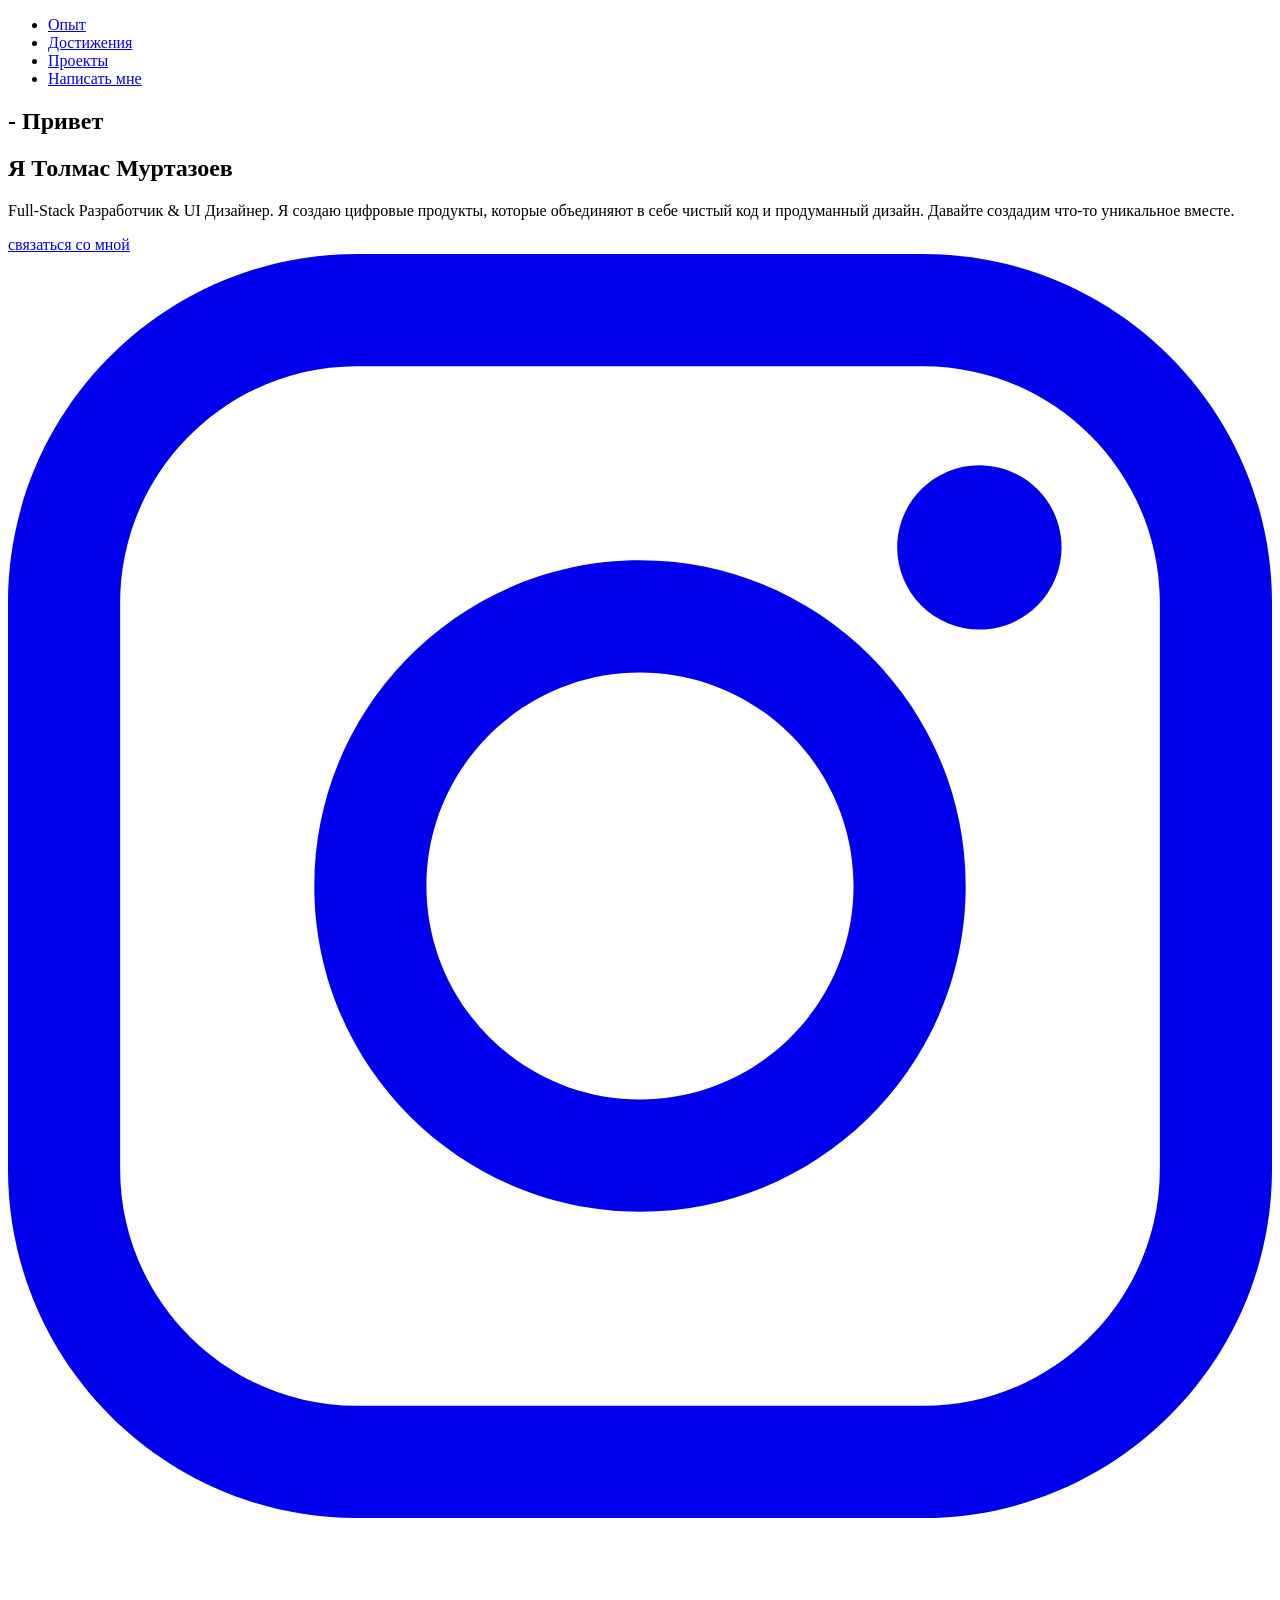
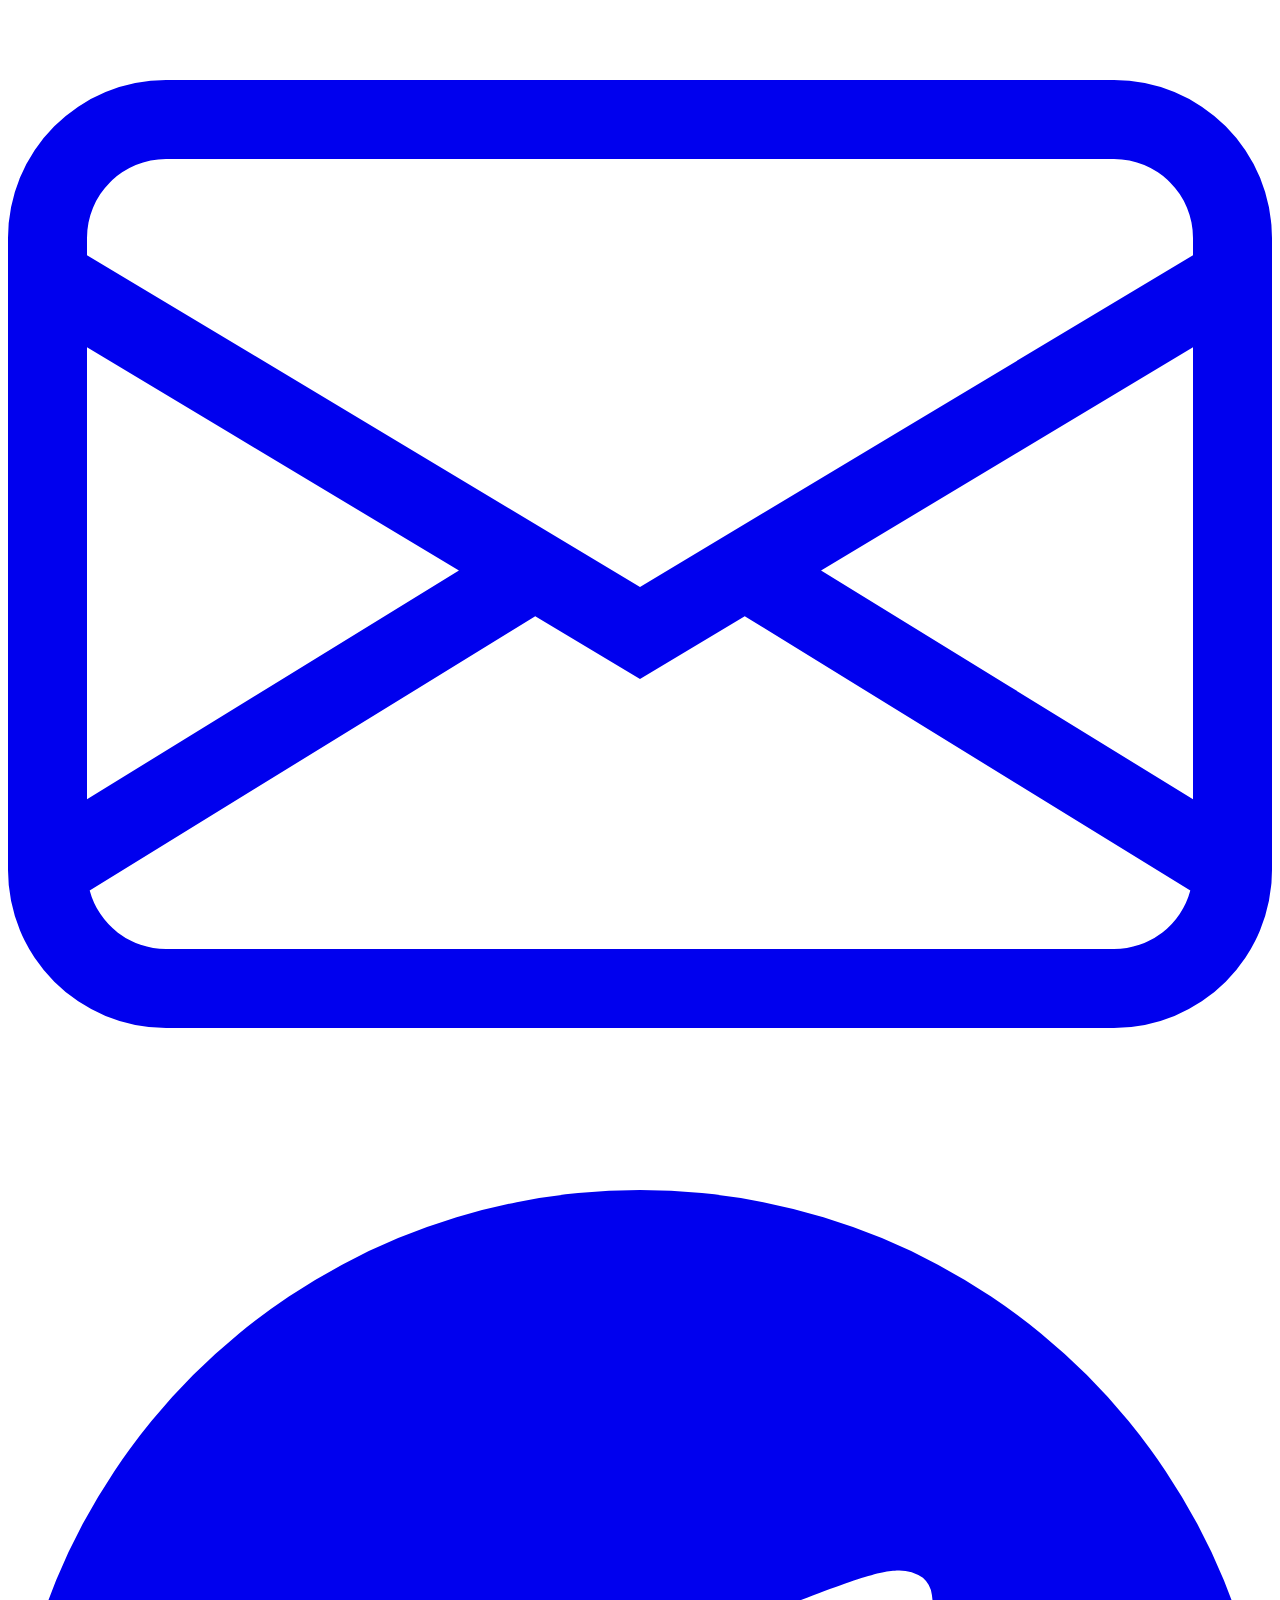
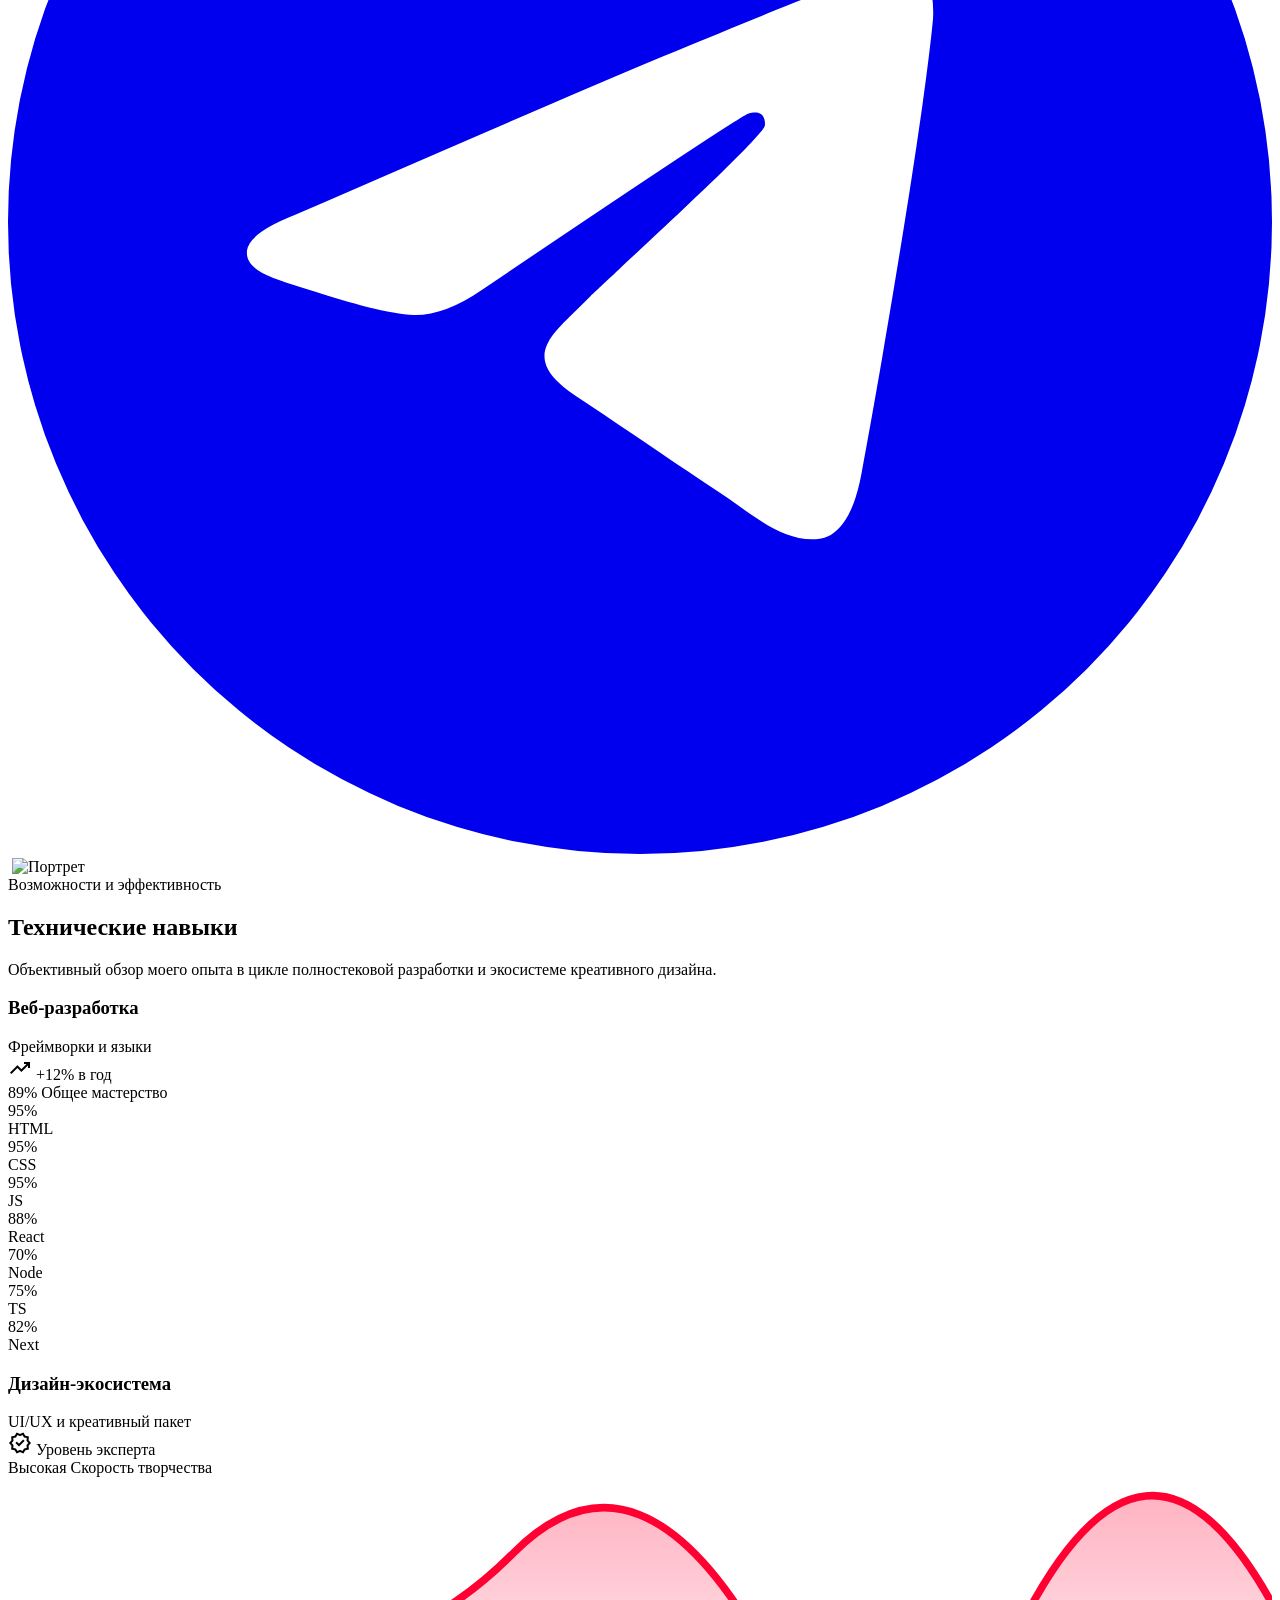
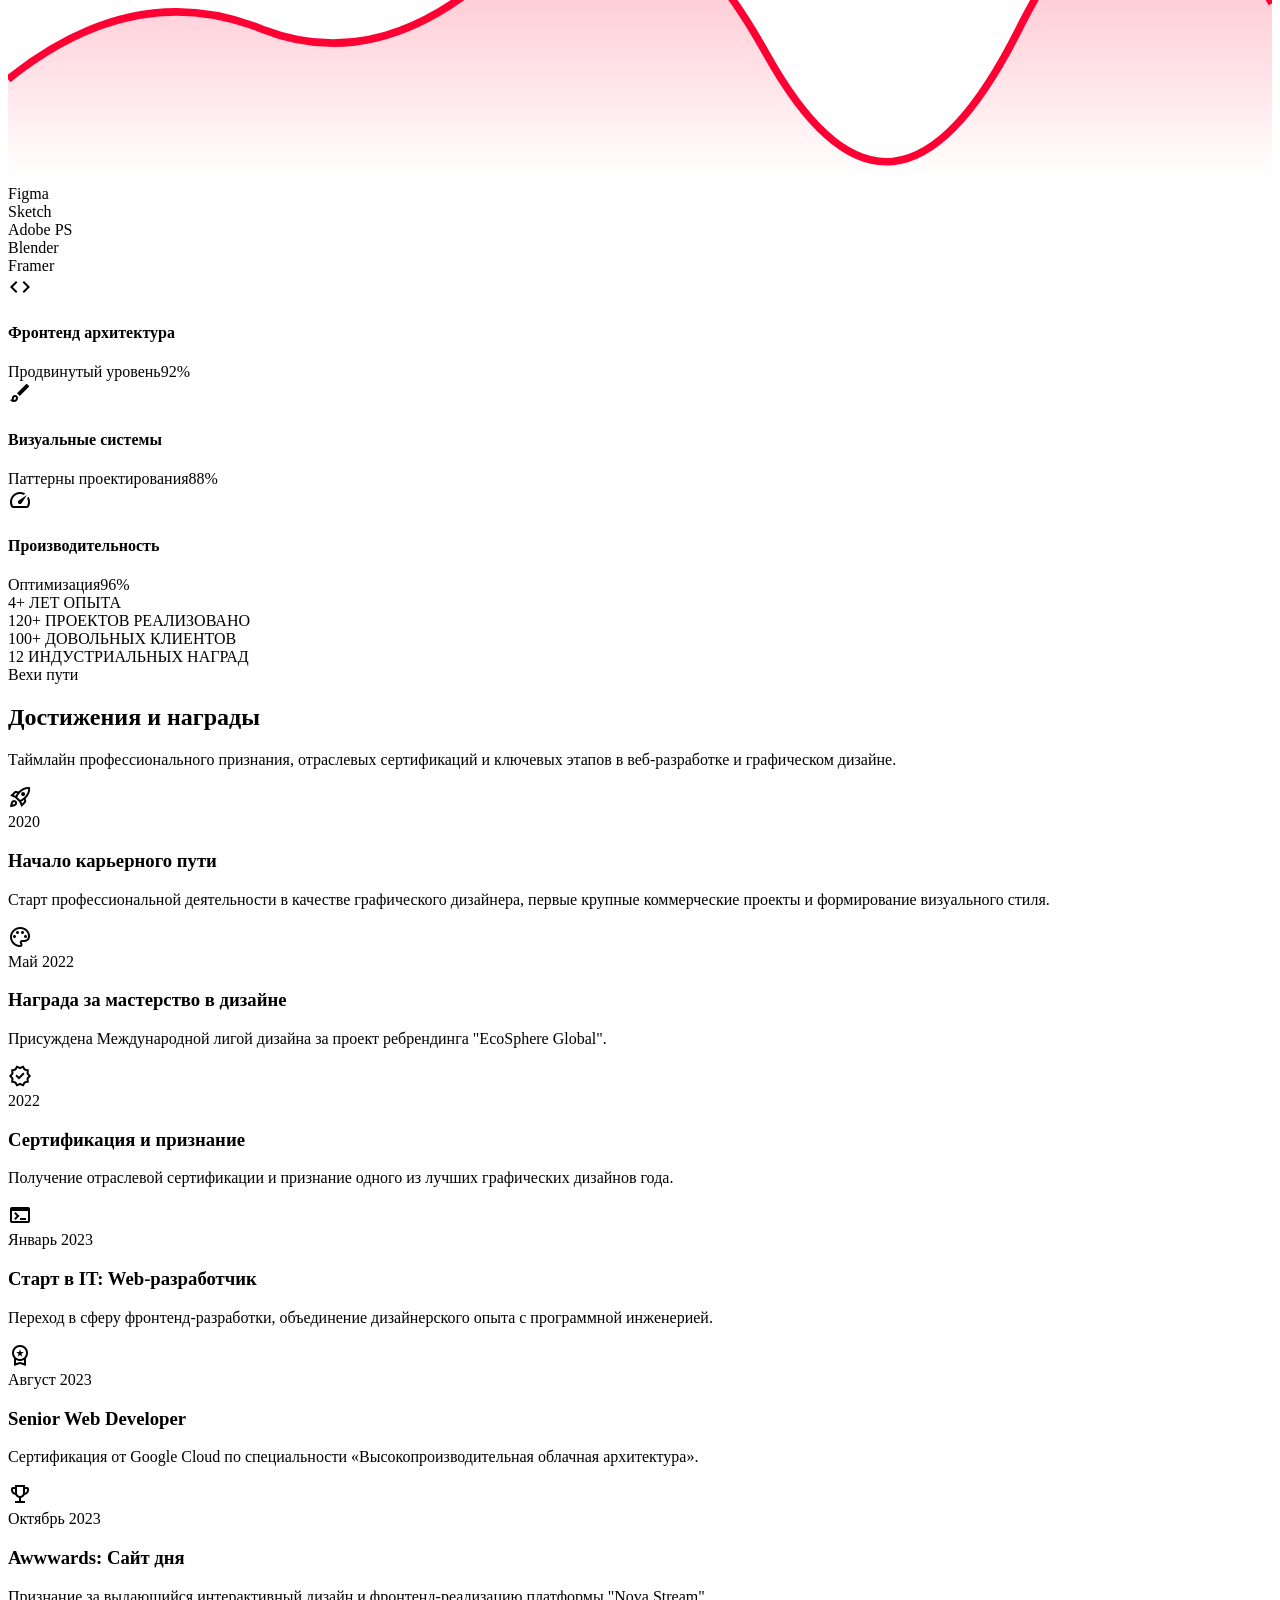
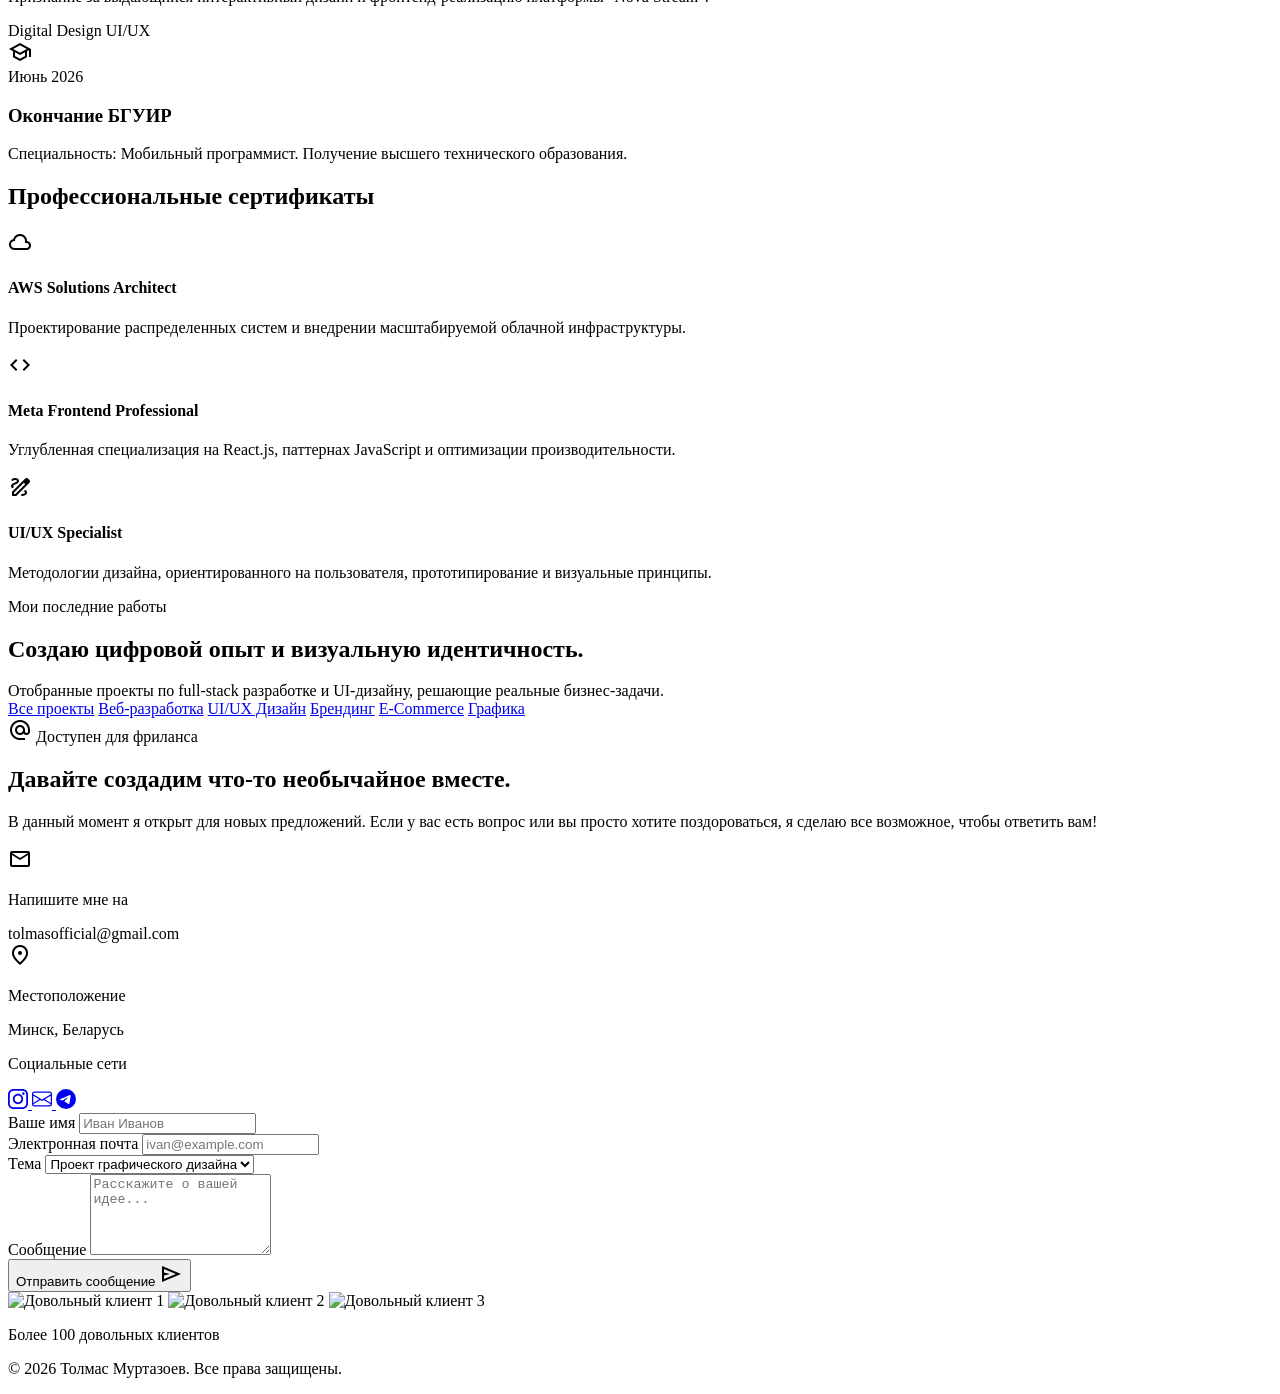
==== index.html @ 57a81265 "Add files via upload" ====
<!DOCTYPE html>
<html lang="ru">

<head>
    <meta charset="UTF-8">
    <meta name="viewport" content="width=device-width, initial-scale=1.0">
    <meta name="google-site-verification" content="google7463e6ff29c607f5" />

    <!-- SEO Meta Tags -->
    <meta name="description"
        content="Толмас Муртазоев — Full-Stack Разработчик & UI Дизайнер. Профессиональная веб-разработка, UX/UI дизайн и создание цифровых продуктов.">
    <meta name="keywords"
        content="portfolio, frontend, backend, UI, UX, full-stack, разработчик, дизайнер, Толмас Муртазоев">
    <meta name="author" content="Толмас Муртазоев">

    <!-- Open Graph / Social Media -->
    <meta property="og:type" content="website">
    <meta property="og:title" content="Толмас Муртазоев | Portfolio">
    <meta property="og:description"
        content="Профессиональная веб-разработка и дизайн интерфейсов. Давайте создадим что-то уникальное.">
    <meta property="og:image"
        content="https://instagram.fhel6-1.fna.fbcdn.net/v/t51.2885-19/466669931_495570893529345_5839841808605417835_n.jpg">
    <meta name="yandex-verification" content="276cc79b5246dd44" />
    <!-- Favicon -->
    <link rel="canonical" href="https://tolmas07.github.io/" />
    <link rel="icon" type="image/svg+xml" href="images/IMG_060092 1 1.svg">
    <title>Толмас Муртазоев | Portfolio</title>
    <!-- Modern Fonts -->
    <link rel="preconnect" href="https://fonts.googleapis.com">
    <link rel="preconnect" href="https://fonts.gstatic.com" crossorigin>
    <link href="https://fonts.googleapis.com/css2?family=Inter:wght@400;500;600;700;800;900&display=swap"
        rel="stylesheet">
    <link href="https://fonts.googleapis.com/css2?family=Material+Symbols+Outlined:wght,FILL@100..700,0..1&display=swap"
        rel="stylesheet" />
    <link rel="stylesheet" href="style.css">
    <meta name="google-site-verification" content="5u6jbwaQdCfqizhgD_edO7kRr9rOVQYfF1VgNux6nBk" />

</head>

<body>
    <header>
        <nav>
            <ul>
                <li><a href="#section2">Опыт</a></li>
                <li><a href="#achievements">Достижения</a></li>
                <li><a href="#portfolio">Проекты</a></li>
                <li><a href="#contact" class="nav-contact">Написать мне</a></li>
            </ul>
        </nav>
    </header>

    <main>
        <section id="section1">
            <div class="content">
                <h2 class="h2">- Привет</h2>
                <h1 class="h1">Я <span class="red-text">Толмас</span> Муртазоев</h1>
                <p class="bio">Full-Stack Разработчик & UI Дизайнер. Я создаю цифровые продукты, которые объединяют в
                    себе чистый код и продуманный дизайн. Давайте создадим что-то уникальное вместе.</p>
                <a href="mailto:tolmasofficial@gmail.com" class="button">связаться со мной</a>
                <div class="social-icons">
                    <a href="https://www.instagram.com/tolmas_prvt/" target="_blank" aria-label="Instagram">
                        <svg xmlns="http://www.w3.org/2000/svg" viewBox="0 0 169.063 169.063" fill="currentColor">
                            <path
                                d="M122.407,0H46.654C20.929,0,0,20.93,0,46.655v75.752c0,25.726,20.929,46.655,46.654,46.655h75.752c25.727,0,46.656-20.93,46.656-46.655V46.655C169.063,20.93,148.134,0,122.407,0z M154.063,122.407c0,17.455-14.201,31.655-31.656,31.655H46.654c-17.452,0-31.655-14.201-31.655-31.655V46.655c0-17.454,14.203-31.656,31.655-31.656h75.752c17.455,0,31.656,14.201,31.656,31.656V122.407z" />
                            <path
                                d="M84.531,40.97c-24.021,0-43.563,19.542-43.563,43.563c0,24.02,19.542,43.561,43.563,43.561c24.021,0,43.563-19.541,43.563-43.561C128.094,60.512,108.552,40.97,84.531,40.97z M84.531,113.093c-15.749,0-28.563-12.812-28.563-28.561c0-15.75,12.813-28.563,28.563-28.563s28.563,12.813,28.563,28.563C113.094,100.281,100.28,113.093,84.531,113.093z" />
                            <path
                                d="M129.921,28.251c-2.89,0-5.729,1.17-7.77,3.22c-2.05,2.04-3.22,4.88-3.22,7.76c0,2.9,1.17,5.73,3.22,7.78c2.04,2.04,4.88,3.22,7.77,3.22c2.9,0,5.73-1.17,7.78-3.22c2.05-2.05,3.22-4.88,3.22-7.78c0-2.89-1.17-5.72-3.22-7.76C135.661,29.421,132.821,28.251,129.921,28.251z" />
                        </svg>
                    </a>
                    <a href="tolmasofficial@gmail.com" aria-label="Email">
                        <svg xmlns="http://www.w3.org/2000/svg" fill="currentColor" viewBox="0 0 16 16">
                            <path
                                d="M0 4a2 2 0 0 1 2-2h12a2 2 0 0 1 2 2v8a2 2 0 0 1-2 2H2a2 2 0 0 1-2-2zm2-1a1 1 0 0 0-1 1v.217l7 4.2 7-4.2V4a1 1 0 0 0-1-1zm13 2.383-4.708 2.825L15 11.105zm-.034 6.876-5.64-3.471L8 9.583l-1.326-.795-5.64 3.47A1 1 0 0 0 2 13h12a1 1 0 0 0 .966-.741M1 11.105l4.708-2.897L1 5.383z" />
                        </svg>
                    </a>
                    <a href="https://t.me/tolmas_prvt" target="_blank" aria-label="Telegram">
                        <svg xmlns="http://www.w3.org/2000/svg" fill="currentColor" viewBox="0 0 16 16">
                            <path
                                d="M16 8A8 8 0 1 1 0 8a8 8 0 0 1 16 0M8.287 5.906q-1.168.486-4.666 2.01-.567.225-.595.442c-.03.243.275.339.69.47l.175.055c.408.133.958.288 1.243.294q.39.01.868-.32 3.269-2.206 3.374-2.23c.05-.012.12-.026.166.016s.042.12.037.141c-.03.129-1.227 1.241-1.846 1.817-.193.18-.33.307-.358.336a8 8 0 0 1-.188.186c-.38.366-.664.64.015 1.088.327.216.589.393.85.571.284.194.568.387.936.629q.14.092.27.187c.331.236.63.448.997.414.214-.02.435-.22.547-.82.265-1.417.786-4.486.906-5.751a1.4 1.4 0 0 0-.013-.315.34.34 0 0 0-.114-.217.53.53 0 0 0-.31-.093c-.3.005-.763.166-2.984 1.09" />
                        </svg>
                    </a>
                </div>
            </div>
            <div class="hero-visuals">
                <img class="fon"
                    src="images/black-staine-brush-grunge-banner-hand-drawn-splash-grunge-badge-brush-hand-drawn-black-free-png 2.svg"
                    alt="">
                <img class="portret" src="images/IMG_060092 1 1.svg" alt="Портрет">
            </div>


        </section>

        <!-- Section 2: Technical Skills -->
        <section id="section2" class="skills-section">
            <div class="container">
                <div class="section-header">
                    <div class="header-text">
                        <span class="tag">Возможности и эффективность</span>
                        <h2>Технические навыки</h2>
                        <p>Объективный обзор моего опыта в цикле полностековой разработки и экосистеме креативного
                            дизайна.</p>
                    </div>

                </div>

                <div class="main-skills-grid">
                    <!-- Web Development Card -->
                    <div class="skill-card">
                        <div class="card-header">
                            <div>
                                <h3>Веб-разработка</h3>
                                <span class="subtitle">Фреймворки и языки</span>
                            </div>
                            <div class="badge status-up">
                                <span class="material-symbols-outlined">trending_up</span> +12% в год
                            </div>
                        </div>
                        <div class="stat-row">
                            <span class="stat-value">89%</span>
                            <span class="stat-label">Общее мастерство</span>
                        </div>
                        <div class="chart-bars">
                            <div class="bar-col">
                                <span class="bar-percent">95%</span>
                                <div class="bar" style="height: 95%;"></div><span class="label">HTML</span>
                            </div>
                            <div class="bar-col">
                                <span class="bar-percent">95%</span>
                                <div class="bar" style="height: 95%;"></div><span class="label">CSS</span>
                            </div>
                            <div class="bar-col">
                                <span class="bar-percent">95%</span>
                                <div class="bar" style="height: 95%;"></div><span class="label">JS</span>
                            </div>
                            <div class="bar-col">
                                <span class="bar-percent">88%</span>
                                <div class="bar" style="height: 88%;"></div><span class="label">React</span>
                            </div>
                            <div class="bar-col">
                                <span class="bar-percent">70%</span>
                                <div class="bar" style="height: 70%;"></div><span class="label">Node</span>
                            </div>
                            <div class="bar-col">
                                <span class="bar-percent">75%</span>
                                <div class="bar" style="height: 75%;"></div><span class="label">TS</span>
                            </div>
                            <div class="bar-col">
                                <span class="bar-percent">82%</span>
                                <div class="bar" style="height: 82%;"></div><span class="label">Next</span>
                            </div>
                        </div>
                    </div>

                    <!-- Design Card -->
                    <div class="skill-card">
                        <div class="card-header">
                            <div>
                                <h3>Дизайн-экосистема</h3>
                                <span class="subtitle">UI/UX и креативный пакет</span>
                            </div>
                            <div class="badge status-expert">
                                <span class="material-symbols-outlined">verified</span> Уровень эксперта
                            </div>
                        </div>
                        <div class="stat-row">
                            <span class="stat-value">Высокая</span>
                            <span class="stat-label">Скорость творчества</span>
                        </div>
                        <div class="area-chart">
                            <svg viewBox="0 0 500 120" preserveAspectRatio="none">
                                <defs>
                                    <linearGradient id="chartGradient" x1="0" x2="0" y1="0" y2="1">
                                        <stop offset="0%" stop-color="#FF0033" stop-opacity="0.3"></stop>
                                        <stop offset="100%" stop-color="#FF0033" stop-opacity="0"></stop>
                                    </linearGradient>
                                </defs>
                                <path d="M0,80 Q50,40 100,60 T200,30 T300,70 T400,60 T500,50 L500,120 L0,120 Z"
                                    fill="url(#chartGradient)"></path>
                                <path d="M0,80 Q50,40 100,60 T200,30 T300,70 T400,60 T500,50" fill="none"
                                    stroke="#FF0033" stroke-width="3" class="animated-path"></path>
                            </svg>
                            <div class="chart-footer">
                                <div class="footer-item">Figma <div class="indicator red"></div>
                                </div>
                                <div class="footer-item">Sketch <div class="indicator grey"></div>
                                </div>
                                <div class="footer-item">Adobe PS <div class="indicator light-red"></div>
                                </div>
                                <div class="footer-item">Blender <div class="indicator light-red"></div>
                                </div>
                                <div class="footer-item">Framer <div class="indicator red"></div>
                                </div>
                            </div>
                        </div>
                    </div>
                </div>

                <div class="mini-grid">
                    <div class="mini-card">
                        <div class="mini-top">
                            <div class="icon-box"><span class="material-symbols-outlined">code</span></div>
                            <h4>Фронтенд архитектура</h4>
                        </div>
                        <div class="progress-container">
                            <div class="progress-bar" style="width: 92%;"></div>
                        </div>
                        <div class="mini-bottom"><span>Продвинутый уровень</span><span>92%</span></div>
                    </div>
                    <div class="mini-card">
                        <div class="mini-top">
                            <div class="icon-box"><span class="material-symbols-outlined">brush</span></div>
                            <h4>Визуальные системы</h4>
                        </div>
                        <div class="progress-container">
                            <div class="progress-bar" style="width: 88%;"></div>
                        </div>
                        <div class="mini-bottom"><span>Паттерны проектирования</span><span>88%</span></div>
                    </div>
                    <div class="mini-card">
                        <div class="mini-top">
                            <div class="icon-box"><span class="material-symbols-outlined">speed</span></div>
                            <h4>Производительность</h4>
                        </div>
                        <div class="progress-container">
                            <div class="progress-bar" style="width: 96%;"></div>
                        </div>
                        <div class="mini-bottom"><span>Оптимизация</span><span>96%</span></div>
                    </div>
                </div>

                <div id="metrics" class="metrics-footer">
                    <div class="metric">
                        <span class="m-num">4+</span>
                        <span class="m-label">ЛЕТ ОПЫТА</span>
                    </div>
                    <div class="metric">
                        <span class="m-num">120+</span>
                        <span class="m-label">ПРОЕКТОВ РЕАЛИЗОВАНО</span>
                    </div>
                    <div class="metric">
                        <span class="m-num">100+</span>
                        <span class="m-label">ДОВОЛЬНЫХ КЛИЕНТОВ</span>
                    </div>
                    <div class="metric">
                        <span class="m-num">12</span>
                        <span class="m-label">ИНДУСТРИАЛЬНЫХ НАГРАД</span>
                    </div>
                </div>
            </div>
        </section>

        <!-- Section 3: Milestones (Achievements) -->
        <section id="achievements" class="timeline-section">
            <div class="container">
                <div class="section-header">
                    <span class="tag">Вехи пути</span>
                    <h2>Достижения и награды</h2>
                    <p>Таймлайн профессионального признания, отраслевых сертификаций и ключевых этапов в веб-разработке
                        и графическом дизайне.</p>
                </div>

                <div class="timeline-container">
                    <div class="timeline-line"></div>

                    <div class="timeline-item">
                        <div class="timeline-marker active">
                            <span class="material-symbols-outlined">rocket_launch</span>
                        </div>
                        <div class="timeline-card">
                            <span class="year">2020</span>
                            <h3>Начало карьерного пути</h3>
                            <p>Старт профессиональной деятельности в качестве графического дизайнера, первые крупные
                                коммерческие проекты и формирование визуального стиля.</p>
                        </div>
                    </div>

                    <div class="timeline-item">
                        <div class="timeline-marker">
                            <span class="material-symbols-outlined">palette</span>
                        </div>
                        <div class="timeline-card">
                            <span class="year">Май 2022</span>
                            <h3>Награда за мастерство в дизайне</h3>
                            <p>Присуждена Международной лигой дизайна за проект ребрендинга "EcoSphere Global".</p>
                        </div>
                    </div>

                    <div class="timeline-item">
                        <div class="timeline-marker">
                            <span class="material-symbols-outlined">verified</span>
                        </div>
                        <div class="timeline-card">
                            <span class="year">2022</span>
                            <h3>Сертификация и признание</h3>
                            <p>Получение отраслевой сертификации и признание одного из лучших графических дизайнов года.
                            </p>
                        </div>
                    </div>

                    <div class="timeline-item">
                        <div class="timeline-marker">
                            <span class="material-symbols-outlined">terminal</span>
                        </div>
                        <div class="timeline-card">
                            <span class="year">Январь 2023</span>
                            <h3>Старт в IT: Web-разработчик</h3>
                            <p>Переход в сферу фронтенд-разработки, объединение дизайнерского опыта с программной
                                инженерией.</p>
                        </div>
                    </div>

                    <div class="timeline-item">
                        <div class="timeline-marker">
                            <span class="material-symbols-outlined">workspace_premium</span>
                        </div>
                        <div class="timeline-card">
                            <span class="year">Август 2023</span>
                            <h3>Senior Web Developer</h3>
                            <p>Сертификация от Google Cloud по специальности «Высокопроизводительная облачная
                                архитектура».</p>
                        </div>
                    </div>

                    <div class="timeline-item">
                        <div class="timeline-marker">
                            <span class="material-symbols-outlined">trophy</span>
                        </div>
                        <div class="timeline-card">
                            <span class="year">Октябрь 2023</span>
                            <h3>Awwwards: Сайт дня</h3>
                            <p>Признание за выдающийся интерактивный дизайн и фронтенд-реализацию платформы "Nova
                                Stream".</p>
                            <div class="tag-list">
                                <span class="tag-item">Digital Design</span>
                                <span class="tag-item">UI/UX</span>
                            </div>
                        </div>
                    </div>

                    <div class="timeline-item">
                        <div class="timeline-marker">
                            <span class="material-symbols-outlined">school</span>
                        </div>
                        <div class="timeline-card">
                            <span class="year">Июнь 2026</span>
                            <h3>Окончание БГУИР</h3>
                            <p>Специальность: Мобильный программист. Получение высшего технического образования.</p>
                        </div>
                    </div>
                    <div class="mt-24">
                        <div class="certificates-header">
                            <h2>Профессиональные сертификаты</h2>
                            <div class="line"></div>
                        </div>

                        <div class="certificates-grid">
                            <div class="cert-card">
                                <div class="cert-icon">
                                    <span class="material-symbols-outlined">cloud</span>
                                </div>
                                <h4>AWS Solutions Architect</h4>
                                <p>Проектирование распределенных систем и внедрении масштабируемой облачной
                                    инфраструктуры.
                                </p>
                            </div>
                            <div class="cert-card">
                                <div class="cert-icon">
                                    <span class="material-symbols-outlined">code</span>
                                </div>
                                <h4>Meta Frontend Professional</h4>
                                <p>Углубленная специализация на React.js, паттернах JavaScript и оптимизации
                                    производительности.
                                </p>
                            </div>
                            <div class="cert-card">
                                <div class="cert-icon">
                                    <span class="material-symbols-outlined">draw</span>
                                </div>
                                <h4>UI/UX Specialist</h4>
                                <p>Методологии дизайна, ориентированного на пользователя, прототипирование и визуальные
                                    принципы.</p>
                            </div>
                        </div>
                    </div>
                </div>
        </section>


        <!-- Section 4: Portfolio -->
        <section id="portfolio" class="portfolio-section">
            <div class="container">
                <div class="portfolio-header">
                    <span class="portfolio-tag">Мои последние работы</span>
                    <div class="flex-row">
                        <h2>Создаю цифровой <span class="red-text">опыт</span> и визуальную идентичность.</h2>
                        <div class="side-note">
                            Отобранные проекты по full-stack разработке и UI-дизайну, решающие реальные бизнес-задачи.
                        </div>
                    </div>
                </div>

                <!-- Admin Toolbar (hidden by default) -->
                <div id="adminToolbar" class="admin-toolbar" style="display:none;">
                    <span class="admin-badge"><span class="material-symbols-outlined">shield_person</span> Режим
                        администратора</span>
                    <div class="admin-actions">
                        <button id="addProjectBtn" class="admin-btn add"><span
                                class="material-symbols-outlined">add</span> Добавить проект</button>
                        <button id="logoutBtn" class="admin-btn logout"><span
                                class="material-symbols-outlined">logout</span> Выйти</button>
                    </div>
                </div>

                <div class="filter-tabs">
                    <a href="#" class="filter-tab active" data-category="all">Все проекты</a>
                    <a href="#" class="filter-tab" data-category="web">Веб-разработка</a>
                    <a href="#" class="filter-tab" data-category="design">UI/UX Дизайн</a>
                    <a href="#" class="filter-tab" data-category="branding">Брендинг</a>
                    <a href="#" class="filter-tab" data-category="ecommerce">E-Commerce</a>
                    <a href="#" class="filter-tab" data-category="graphic">Графика</a>
                </div>

                <div class="portfolio-grid" id="portfolioGrid">
                    <!-- Projects rendered by JS -->
                </div>
            </div>
        </section>



        <!-- Admin Login Modal -->
        <div id="adminLoginModal" class="modal-overlay" style="display:none;">
            <div class="modal-card modal-small">
                <button class="modal-close" onclick="closeModal('adminLoginModal')">&times;</button>
                <div class="modal-icon"><span class="material-symbols-outlined">lock</span></div>
                <h3>Вход для администратора</h3>
                <p>Введите пароль для доступа к управлению портфолио.</p>
                <input type="password" id="adminPassword" placeholder="Пароль" class="modal-input">
                <div id="loginError" class="form-status error" style="display:none;">Неверный пароль</div>
                <button id="loginSubmitBtn" class="submit-btn" style="margin-top:15px;">
                    Войти <span class="material-symbols-outlined">arrow_forward</span>
                </button>
            </div>
        </div>

        <!-- Project Editor Modal -->
        <div id="projectEditorModal" class="modal-overlay" style="display:none;">
            <div class="modal-card">
                <button class="modal-close" onclick="closeModal('projectEditorModal')">&times;</button>
                <h3 id="editorTitle">Добавить проект</h3>
                <form id="projectForm" class="contact-form">
                    <div class="form-row">
                        <div class="form-group">
                            <label>Название проекта</label>
                            <input type="text" id="projTitle" placeholder="Финтех Аналитика" required>
                        </div>
                        <div class="form-group">
                            <label>Категория</label>
                            <div class="checkbox-group" id="projCategory">
                                <label class="checkbox-label"><input type="checkbox" value="web"> Веб-разработка</label>
                                <label class="checkbox-label"><input type="checkbox" value="design"> UI/UX
                                    Дизайн</label>
                                <label class="checkbox-label"><input type="checkbox" value="branding"> Брендинг</label>
                                <label class="checkbox-label"><input type="checkbox" value="ecommerce">
                                    E-Commerce</label>
                                <label class="checkbox-label"><input type="checkbox" value="graphic"> Графический
                                    дизайн</label>
                            </div>
                        </div>
                    </div>
                    <div class="form-group">
                        <label>Ссылка на изображения (URL, через запятую)</label>
                        <textarea rows="3" id="projImage"
                            placeholder="https://example.com/img1.jpg, https://example.com/img2.jpg"
                            required></textarea>
                    </div>
                    <div class="form-group" style="grid-column: span 2;">
                        <label>Текст категории (карточка)</label>
                        <input type="text" id="projCategoryLabel" placeholder="Веб-приложение">
                    </div>
            </div>
            <input type="hidden" id="projEditId" value="">
            <button type="submit" class="submit-btn">
                Сохранить <span class="material-symbols-outlined">save</span>
            </button>
            </form>
        </div>
        </div>


        <!-- Section 5: Contact -->
        <section id="contact" class="contact-section">
            <div class="container">
                <div class="contact-left">
                    <div class="contact-badge">
                        <span class="material-symbols-outlined">alternate_email</span>
                        Доступен для фриланса
                    </div>
                    <h2>Давайте создадим что-то <span class="red-text">необычайное</span> вместе.</h2>
                    <p class="description">
                        В данный момент я открыт для новых предложений. Если у вас есть вопрос или вы просто хотите
                        поздороваться, я сделаю все возможное, чтобы ответить вам!
                    </p>

                    <div class="contact-info-list">
                        <div class="contact-item">
                            <div class="contact-icon">
                                <span class="material-symbols-outlined">mail</span>
                            </div>
                            <div class="contact-details">
                                <p>Напишите мне на</p>
                                <span>tolmasofficial@gmail.com</span>
                            </div>
                        </div>
                        <div class="contact-item">
                            <div class="contact-icon">
                                <span class="material-symbols-outlined">location_on</span>
                            </div>
                            <div class="contact-details">
                                <p>Местоположение</p>
                                <span>Минск, Беларусь</span>
                            </div>
                        </div>
                    </div>

                    <div class="contact-social">
                        <p class="social-label">Социальные сети</p>
                        <div class="social-btns">
                            <a href="https://www.instagram.com/tolmas_prvt/" target="_blank" class="social-circle"
                                aria-label="Instagram">
                                <svg xmlns="http://www.w3.org/2000/svg" viewBox="0 0 169.063 169.063" width="20"
                                    height="20" fill="currentColor">
                                    <path
                                        d="M122.407,0H46.654C20.929,0,0,20.93,0,46.655v75.752c0,25.726,20.929,46.655,46.654,46.655h75.752c25.727,0,46.656-20.93,46.656-46.655V46.655C169.063,20.93,148.134,0,122.407,0z M154.063,122.407c0,17.455-14.201,31.655-31.656,31.655H46.654c-17.452,0-31.655-14.201-31.655-31.655V46.655c0-17.454,14.203-31.656,31.655-31.656h75.752c17.455,0,31.656,14.201,31.656,31.656V122.407z" />
                                    <path
                                        d="M84.531,40.97c-24.021,0-43.563,19.542-43.563,43.563c0,24.02,19.542,43.561,43.563,43.561c24.021,0,43.563-19.541,43.563-43.561C128.094,60.512,108.552,40.97,84.531,40.97z M84.531,113.093c-15.749,0-28.563-12.812-28.563-28.561c0-15.75,12.813-28.563,28.563-28.563s28.563,12.813,28.563,28.563C113.094,100.281,100.28,113.093,84.531,113.093z" />
                                    <path
                                        d="M129.921,28.251c-2.89,0-5.729,1.17-7.77,3.22c-2.05,2.04-3.22,4.88-3.22,7.76c0,2.9,1.17,5.73,3.22,7.78c2.04,2.04,4.88,3.22,7.77,3.22c2.9,0,5.73-1.17,7.78-3.22c2.05-2.05,3.22-4.88,3.22-7.78c0-2.89-1.17-5.72-3.22-7.76C135.661,29.421,132.821,28.251,129.921,28.251z" />
                                </svg>
                            </a>
                            <a href="mailto:tolmasofficial@gmail.com" class="social-circle" aria-label="Email">
                                <svg xmlns="http://www.w3.org/2000/svg" width="20" height="20" fill="currentColor"
                                    viewBox="0 0 16 16">
                                    <path
                                        d="M0 4a2 2 0 0 1 2-2h12a2 2 0 0 1 2 2v8a2 2 0 0 1-2 2H2a2 2 0 0 1-2-2zm2-1a1 1 0 0 0-1 1v.217l7 4.2 7-4.2V4a1 1 0 0 0-1-1zm13 2.383-4.708 2.825L15 11.105zm-.034 6.876-5.64-3.471L8 9.583l-1.326-.795-5.64 3.47A1 1 0 0 0 2 13h12a1 1 0 0 0 .966-.741M1 11.105l4.708-2.897L1 5.383z" />
                                </svg>
                            </a>
                            <a href="https://t.me/tolmas_prvt" target="_blank" class="social-circle"
                                aria-label="Telegram">
                                <svg xmlns="http://www.w3.org/2000/svg" width="20" height="20" fill="currentColor"
                                    viewBox="0 0 16 16">
                                    <path
                                        d="M16 8A8 8 0 1 1 0 8a8 8 0 0 1 16 0M8.287 5.906q-1.168.486-4.666 2.01-.567.225-.595.442c-.03.243.275.339.69.47l.175.055c.408.133.958.288 1.243.294q.39.01.868-.32 3.269-2.206 3.374-2.23c.05-.012.12-.026.166.016s.042.12.037.141c-.03.129-1.227 1.241-1.846 1.817-.193.18-.33.307-.358.336a8 8 0 0 1-.188.186c-.38.366-.664.64.015 1.088.327.216.589.393.85.571.284.194.568.387.936.629q.14.092.27.187c.331.236.63.448.997.414.214-.02.435-.22.547-.82.265-1.417.786-4.486.906-5.751a1.4 1.4 0 0 0-.013-.315.34.34 0 0 0-.114-.217.53.53 0 0 0-.31-.093c-.3.005-.763.166-2.984 1.09" />
                                </svg>
                            </a>
                        </div>
                    </div>
                </div>

                <div class="contact-right">
                    <div class="form-card">
                        <form class="contact-form" id="contactForm">
                            <div class="form-row">
                                <div class="form-group">
                                    <label>Ваше имя</label>
                                    <input type="text" id="userName" placeholder="Иван Иванов" required>
                                </div>
                                <div class="form-group">
                                    <label>Электронная почта</label>
                                    <input type="email" id="userEmail" placeholder="ivan@example.com" required>
                                </div>
                            </div>
                            <div class="form-group">
                                <label>Тема</label>
                                <select id="userSubject">
                                    <option>Проект графического дизайна</option>
                                    <option>Веб-разработка</option>
                                    <option>Просто поздороваться</option>
                                    <option>Другое</option>
                                </select>
                            </div>
                            <div class="form-group">
                                <label>Сообщение</label>
                                <textarea rows="5" id="userMessage" placeholder="Расскажите о вашей идее..."
                                    required></textarea>
                            </div>
                            <button type="submit" class="submit-btn">
                                Отправить сообщение
                                <span class="material-symbols-outlined">send</span>
                            </button>
                            <div id="formStatus" class="form-status" style="display:none;"></div>
                        </form>

                        <div class="client-proof">
                            <div class="avatar-stack">
                                <img src="https://images.steamusercontent.com/ugc/886504300871464623/C760687513DA9F5E670D8558DA7D07E10BB8A757/?imw=512&amp;imh=340&amp;ima=fit&amp;impolicy=Letterbox&amp;imcolor=%23000000&amp;letterbox=true"
                                    alt="Довольный клиент 1" loading="lazy">
                                <img src="https://i.pinimg.com/originals/96/a4/65/96a465ab0aba93c6a25240d227966c12.jpg"
                                    alt="Довольный клиент 2" loading="lazy">
                                <img src="https://i.pinimg.com/736x/a2/95/8f/a2958fdcede0cc3268eb40f738e6fb36.jpg"
                                    alt="Довольный клиент 3" loading="lazy">
                            </div>
                            <p class="proof-text">Более 100 довольных клиентов</p>
                        </div>
                    </div>
                </div>
            </div>
        </section>

    </main>

    <footer class="footer-bottom">
        <div class="container">
            <p>© 2026 Толмас Муртазоев. Все права защищены.</p>
        </div>
    </footer>

    <script type="module">
        // Инициализируем наблюдатель для анимаций при скролле
        const observerOptions = {
            root: null,
            rootMargin: '0px',
            threshold: 0.15
        };

        const animationObserver = new IntersectionObserver((entries) => {
            entries.forEach(entry => {
                if (entry.isIntersecting) {
                    entry.target.classList.add('animate');
                } else {
                    entry.target.classList.remove('animate');
                }
            });
        }, observerOptions);

        const skillsSection = document.querySelector('#section2');
        if (skillsSection) {
            animationObserver.observe(skillsSection);
        }

        // =============================================
        // ОТПРАВКА ЗАЯВОК В ТЕЛЕГРАМ (Надежный вариант для тестов на локальном ПК)
        // =============================================
        // ИНСТРУКЦИЯ:
        // 1. Откройте Telegram и найдите бота @BotFather
        // 2. Напишите ему /newbot и создайте своего бота (дайте ему имя).
        // 3. Он пришлет вам токен. Вставьте его вместо текста ВАШ_ТОКЕН_ОТ_БОТА в кавычки.
        // 4. Найдите бота @userinfobot (или @getmyid_bot), напишите ему любое слово. Он пришлет ваш Id (набор цифр). Вставьте его в ВАШ_CHAT_ID.
        // 5. ОБЯЗАТЕЛЬНО найдите вашего созданного бота в поиске Telegram и нажмите "Запустить" (чтобы он мог вам писать).

        const TELEGRAM_BOT_TOKEN = '8285107850:AAEjkLjBAO_0FyTSk9EUkBxV0Axs0_pws8g';
        const TELEGRAM_CHAT_ID = '1039005229';

        const contactForm = document.getElementById('contactForm');
        const formStatus = document.getElementById('formStatus');
        const submitBtn = contactForm.querySelector('.submit-btn');

        contactForm.addEventListener('submit', function (e) {
            e.preventDefault();

            // Проверка, если вы забыли вставить ключи
            if (TELEGRAM_BOT_TOKEN === 'ВАШ_ТОКЕН_ОТ_БОТА' || !TELEGRAM_BOT_TOKEN) {
                formStatus.style.display = 'block';
                formStatus.className = 'form-status error';
                formStatus.textContent = 'Ошибка настройки: Вы не указали токен Telegram-бота в коде. Откройте index.html и вставьте токен.';
                return;
            }

            // Отключаем кнопку на время отправки
            const originalBtnText = submitBtn.innerHTML;
            submitBtn.innerHTML = 'Отправка... <span class="material-symbols-outlined">hourglass_empty</span>';
            submitBtn.disabled = true;

            const name = document.getElementById('userName').value;
            const email = document.getElementById('userEmail').value;
            const subject = document.getElementById('userSubject').value;
            const message = document.getElementById('userMessage').value;

            // Красивое форматирование сообщения для Telegram
            const text = `📬 *Новая заявка из Портфолио!*\n\n*👤 Имя:* ${name}\n*📧 Email:* ${email}\n*📋 Тема:* ${subject}\n*💬 Сообщение:* ${message}`;

            // URL для API Telegram
            const url = `https://api.telegram.org/bot${TELEGRAM_BOT_TOKEN}/sendMessage?chat_id=${TELEGRAM_CHAT_ID}&text=${encodeURIComponent(text)}&parse_mode=Markdown`;

            fetch(url, { method: 'GET' })
                .then(response => response.json())
                .then(data => {
                    if (data.ok) {
                        formStatus.style.display = 'block';
                        formStatus.className = 'form-status success';
                        formStatus.textContent = '✓ Заявка успешно отправлена! Проверьте свой Telegram.';
                        contactForm.reset();
                        setTimeout(() => { formStatus.style.display = 'none'; }, 8000);
                    } else {
                        throw new Error('Telegram API Error');
                    }
                }).catch((err) => {
                    formStatus.style.display = 'block';
                    formStatus.className = 'form-status error';
                    formStatus.textContent = 'Ошибка отправки телеграм-сообщения. Проверьте соединение и введенные Bot Token и Chat ID.';
                    setTimeout(() => { formStatus.style.display = 'none'; }, 8000);
                }).finally(() => {
                    submitBtn.innerHTML = originalBtnText;
                    submitBtn.disabled = false;
                });
        });

        // =============================================
        // FIREBASE SYNC — ОБЛАЧНАЯ СИНХРОНИЗАЦИЯ
        // =============================================

        // Импортируем Firebase SDK
        import { initializeApp } from "https://www.gstatic.com/firebasejs/10.8.1/firebase-app.js";
        import { getDatabase, ref, onValue, set, child, get } from "https://www.gstatic.com/firebasejs/10.8.1/firebase-database.js";

        // Ваша конфигурация
        const firebaseConfig = {
            apiKey: "AIzaSyB3o3l_ylhOYNaCkjh3bzbeM5OyF3Sd-Cg",
            authDomain: "portfolio-db-10dc7.firebaseapp.com",
            databaseURL: "https://portfolio-db-10dc7-default-rtdb.firebaseio.com",
            projectId: "portfolio-db-10dc7",
            storageBucket: "portfolio-db-10dc7.firebasestorage.app",
            messagingSenderId: "978421850406",
            appId: "1:978421850406:web:e68a87656b72c6e39021e7",
            measurementId: "G-5350ZDGWD9"
        };

        // Инициализация
        const app = initializeApp(firebaseConfig);
        const db = getDatabase(app);
        const projectsRef = ref(db, 'projects');

        let currentFilter = 'all';
        let isAdmin = sessionStorage.getItem('isAdmin') === 'true';
        let allProjects = [];

        // Функция рендера (теперь работает с данными из облака)
        function renderPortfolio() {
            const grid = document.getElementById('portfolioGrid');
            const filtered = currentFilter === 'all'
                ? allProjects
                : allProjects.filter(p => p.categories && p.categories.includes(currentFilter));

            grid.innerHTML = filtered.map(p => {
                // Поддержка старых проектов, где была только 'category'
                const catStr = p.categories ? p.categories.join(',') : (p.category || '');

                // Поддержка и одного фото (строка), и нескольких (массив)
                let imageElements = '';
                let images = [];
                if (Array.isArray(p.image)) {
                    images = p.image;
                } else if (p.image) {
                    images = [p.image];
                }

                if (images.length > 0) {
                    // Страницы нужно располагать в правильном z-index, 
                    // чтобы первая картинка была сверху, 
                    // а последние под ней.
                    imageElements = images.map((imgUrl, index) => {
                        const zIndex = images.length - index;
                        return `<div class="book-page" style="background-image: url('${imgUrl}'); z-index: ${zIndex};"></div>`;
                    }).join('');
                } else {
                    imageElements = `<div class="book-page" style="background-color: #2a2a2a; z-index: 1;"></div>`;
                }

                return `
                <div class="new-project-card" data-category="${catStr}" onclick="this.classList.toggle('flipped-card')">
                    <div class="card-inner">
                        <!-- Лицевая сторона: только картинка/слайд-шоу -->
                        <div class="card-front">
                            <div class="project-slider">
                                ${imageElements}
                            </div>
                        </div>
                        
                        <!-- Обратная сторона: заголовок, категория, кнопки -->
                        <div class="card-back">
                            <div class="project-content">
                                ${isAdmin ? `
                                <div class="admin-card-controls" style="pointer-events: auto;">
                                    <!-- stopPropagation чтобы клик по кнопке не переворачивал карточку снова -->
                                    <button class="card-ctrl-btn edit" onclick="event.stopPropagation(); editProject('${p.id}')" title="Редактировать"><span class="material-symbols-outlined">edit</span></button>
                                    <button class="card-ctrl-btn delete" onclick="event.stopPropagation(); deleteProject('${p.id}')" title="Удалить"><span class="material-symbols-outlined">delete</span></button>
                                </div>` : ''}
                                <div class="project-text">
                                    <span class="p-category">${p.categoryLabel || ''}</span>
                                    <h3 class="p-title">${p.title}</h3>
                                </div>
                            </div>
                        </div>
                    </div>
                </div>
                `;
            }).join('');

            // Инициализация обработчиков слайд-шоу после каждого рендера
            initSlideshows();
        }

        // Логика слайд-шоу - эффект перелистывания книги (поддержка моб. устройств)
        function initSlideshows() {
            const cards = document.querySelectorAll('.new-project-card');
            const isTouchDevice = ('ontouchstart' in window) || (navigator.maxTouchPoints > 0) || (window.matchMedia("(pointer: coarse)").matches);

            if (isTouchDevice) {
                // Для мобильных устройств: запускаем анимацию когда карточка на экране
                const observer = new IntersectionObserver((entries) => {
                    entries.forEach(entry => {
                        if (entry.isIntersecting) {
                            startSlideshow(entry.target);
                        } else {
                            stopSlideshow(entry.target);
                        }
                    });
                }, { threshold: 0.6 }); // Срабатывает когда видно 60% карточки

                cards.forEach(card => observer.observe(card));
            } else {
                // Для ПК: по наведению мыши
                cards.forEach(card => {
                    card.addEventListener('mouseenter', () => startSlideshow(card));
                    card.addEventListener('mouseleave', () => stopSlideshow(card));
                });
            }

            function startSlideshow(card) {
                if (card.dataset.slideInterval) return; // Уже запущен

                const pages = card.querySelectorAll('.book-page');
                if (pages.length <= 1) return;

                let currentPage = 0;
                card.dataset.slideInterval = setInterval(() => {
                    // Пауза, если карточка перевернута спиной (пользователь читает текст)
                    if (card.classList.contains('flipped-card')) return;

                    // Переворачиваем текущую страницу
                    pages[currentPage].classList.add('flipped');
                    currentPage++;

                    // Если дошли до конца (оставляя последнюю страницу)
                    if (currentPage >= pages.length - 1) {
                        setTimeout(() => {
                            if (!card.classList.contains('flipped-card')) {
                                pages.forEach(p => p.classList.remove('flipped'));
                                currentPage = 0;
                            }
                        }, 1500);
                    }
                }, 1500);
            }

            function stopSlideshow(card) {
                if (card.dataset.slideInterval) {
                    clearInterval(card.dataset.slideInterval);
                    delete card.dataset.slideInterval;
                }
                const pages = card.querySelectorAll('.book-page');
                pages.forEach(p => p.classList.remove('flipped'));
            }
        }

        // РЕАЛЬНОЕ ВРЕМЯ: Слушаем изменения в базе
        onValue(projectsRef, (snapshot) => {
            const data = snapshot.val();
            allProjects = data ? Object.values(data) : [];
            renderPortfolio();
        });

        // Сохранение в Firebase
        async function saveToFirebase(project) {
            await set(ref(db, 'projects/' + project.id), project);
        }

        // Удаление из Firebase
        async function deleteFromFirebase(id) {
            await set(ref(db, 'projects/' + id), null);
        }

        // Делаем функции глобальными, чтобы onclick в HTML их видел
        window.editProject = (id) => {
            const project = allProjects.find(p => p.id === id);
            if (!project) return;
            document.getElementById('editorTitle').textContent = 'Редактировать проект';
            document.getElementById('projEditId').value = project.id;
            document.getElementById('projTitle').value = project.title;

            // Заполнение чекбоксов
            const checkboxes = document.querySelectorAll('#projCategory input[type="checkbox"]');
            checkboxes.forEach(cb => {
                cb.checked = project.categories ? project.categories.includes(cb.value) : (project.category === cb.value);
            });

            document.getElementById('projCategoryLabel').value = project.categoryLabel || '';

            // Преобразование массива картинок обратно в строку с запятыми для редактирования
            if (Array.isArray(project.image)) {
                document.getElementById('projImage').value = project.image.join(', ');
            } else {
                document.getElementById('projImage').value = project.image || '';
            }

            document.getElementById('projectEditorModal').style.display = 'flex';
        };

        window.deleteProject = async (id) => {
            if (confirm('Удалить этот проект навсегда из базы?')) {
                await deleteFromFirebase(id);
            }
        };

        window.closeModal = (id) => {
            document.getElementById(id).style.display = 'none';
        };

        // Фильтрация
        document.querySelectorAll('.filter-tab').forEach(tab => {
            tab.addEventListener('click', function (e) {
                e.preventDefault();
                document.querySelectorAll('.filter-tab').forEach(t => t.classList.remove('active'));
                this.classList.add('active');
                currentFilter = this.dataset.category;
                renderPortfolio();
            });
        });

        // Админ-вход
        document.addEventListener('keydown', function (e) {
            if (e.ctrlKey && e.shiftKey && (e.key === 'Y' || e.key === 'y' || e.key === 'Н' || e.key === 'н')) {
                e.preventDefault();
                if (isAdmin) return;
                document.getElementById('adminLoginModal').style.display = 'flex';
                document.getElementById('adminPassword').focus();
            }
        });

        document.getElementById('loginSubmitBtn').addEventListener('click', async function () {
            const pwd = document.getElementById('adminPassword').value;

            // Базовая защита: пароль не хранится в открытом виде, вместо него сверяется хэш SHA-256
            const msgBuffer = new TextEncoder().encode(pwd);
            const hashBuffer = await crypto.subtle.digest('SHA-256', msgBuffer);
            const hashArray = Array.from(new Uint8Array(hashBuffer));
            const hashHex = hashArray.map(b => b.toString(16).padStart(2, '0')).join('');

            // Хэш пароля "Samsungj5"
            const TARGET_HASH = "38ca06a931651c283fb472c1693f8560ddc33c14f4b22cea34f6528199a1cdd1";

            if (hashHex === TARGET_HASH) {
                isAdmin = true;
                sessionStorage.setItem('isAdmin', 'true');
                window.closeModal('adminLoginModal');
                document.getElementById('adminToolbar').style.display = 'flex';
                document.getElementById('adminPassword').value = '';
                document.getElementById('loginError').style.display = 'none';
                renderPortfolio();
            } else {
                document.getElementById('loginError').style.display = 'block';
            }
        });

        document.getElementById('logoutBtn').addEventListener('click', function () {
            isAdmin = false;
            sessionStorage.removeItem('isAdmin');
            document.getElementById('adminToolbar').style.display = 'none';
            renderPortfolio();
        });

        document.getElementById('addProjectBtn').addEventListener('click', function () {
            document.getElementById('editorTitle').textContent = 'Добавить проект';
            document.getElementById('projectForm').reset();
            const checkboxes = document.querySelectorAll('#projCategory input[type="checkbox"]');
            checkboxes.forEach(cb => cb.checked = false);
            document.getElementById('projEditId').value = '';
            document.getElementById('projectEditorModal').style.display = 'flex';
        });

        document.getElementById('projectForm').addEventListener('submit', async function (e) {
            e.preventDefault();
            const editId = document.getElementById('projEditId').value;

            const selectedCategories = [];
            document.querySelectorAll('#projCategory input[type="checkbox"]:checked').forEach(cb => {
                selectedCategories.push(cb.value);
            });

            // Fallback for empty label
            let displayLabel = document.getElementById('projCategoryLabel').value;
            if (!displayLabel && selectedCategories.length > 0) {
                const firstChecked = document.querySelector(`#projCategory input[value="${selectedCategories[0]}"]`);
                displayLabel = firstChecked ? firstChecked.parentElement.textContent.trim() : '';
            }

            // Преобразование строки введенных url-ов в массив
            const imageInput = document.getElementById('projImage').value;
            const imageArray = imageInput.split(',')
                .map(url => url.trim())
                .filter(url => url.length > 0);

            const project = {
                id: editId || 'p_' + Date.now(),
                title: document.getElementById('projTitle').value,
                categories: selectedCategories,
                categoryLabel: displayLabel,
                image: imageArray, // Сохраняем как массив
                timestamp: Date.now()
            };

            await saveToFirebase(project);
            window.closeModal('projectEditorModal');
        });

        // Инициализация тулбара
        if (isAdmin) {
            document.getElementById('adminToolbar').style.display = 'flex';
        }

        // Плавная прокрутка
        document.querySelectorAll('header nav a').forEach(anchor => {
            anchor.addEventListener('click', function (e) {
                e.preventDefault();
                const targetId = this.getAttribute('href').substring(1);
                const targetSection = document.getElementById(targetId);
                if (targetSection) {
                    window.scrollTo({
                        top: targetSection.offsetTop - 80,
                        behavior: 'smooth'
                    });
                }
            });
        });
    </script>
</body>

</html>
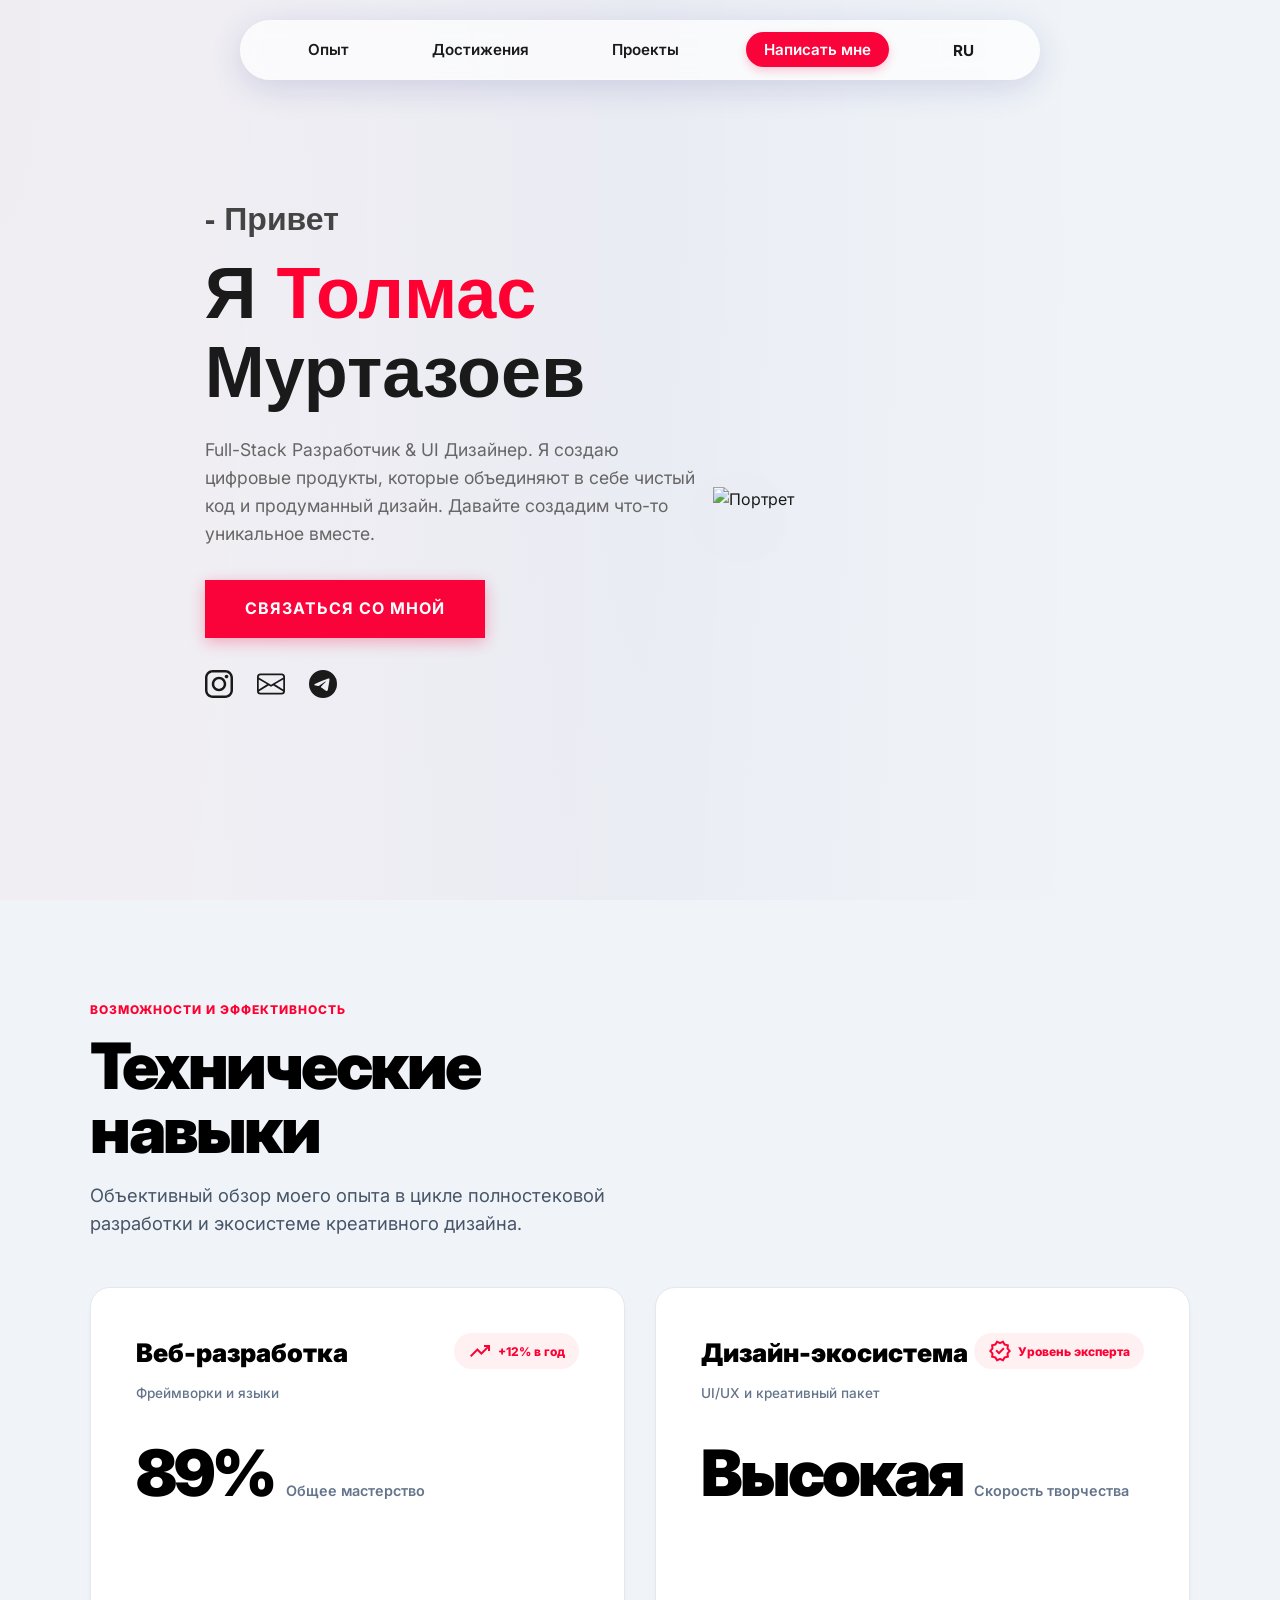
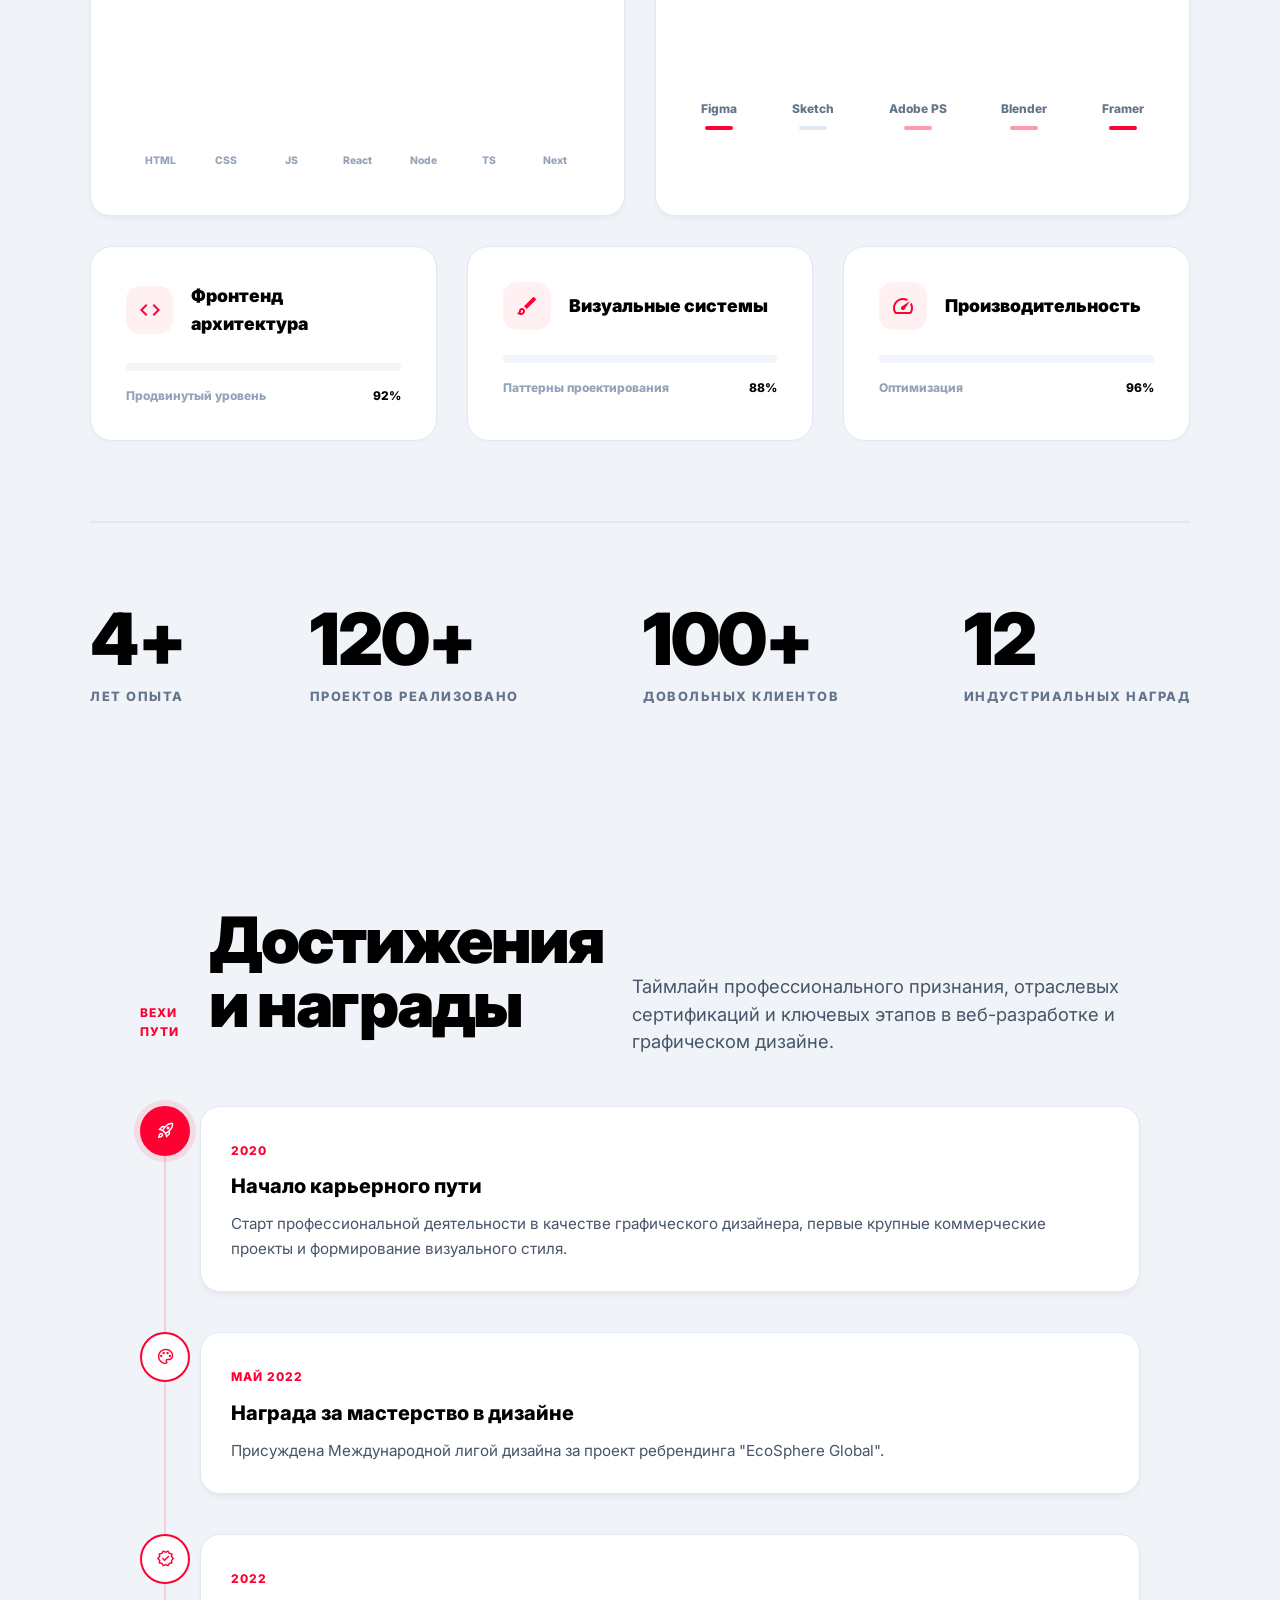
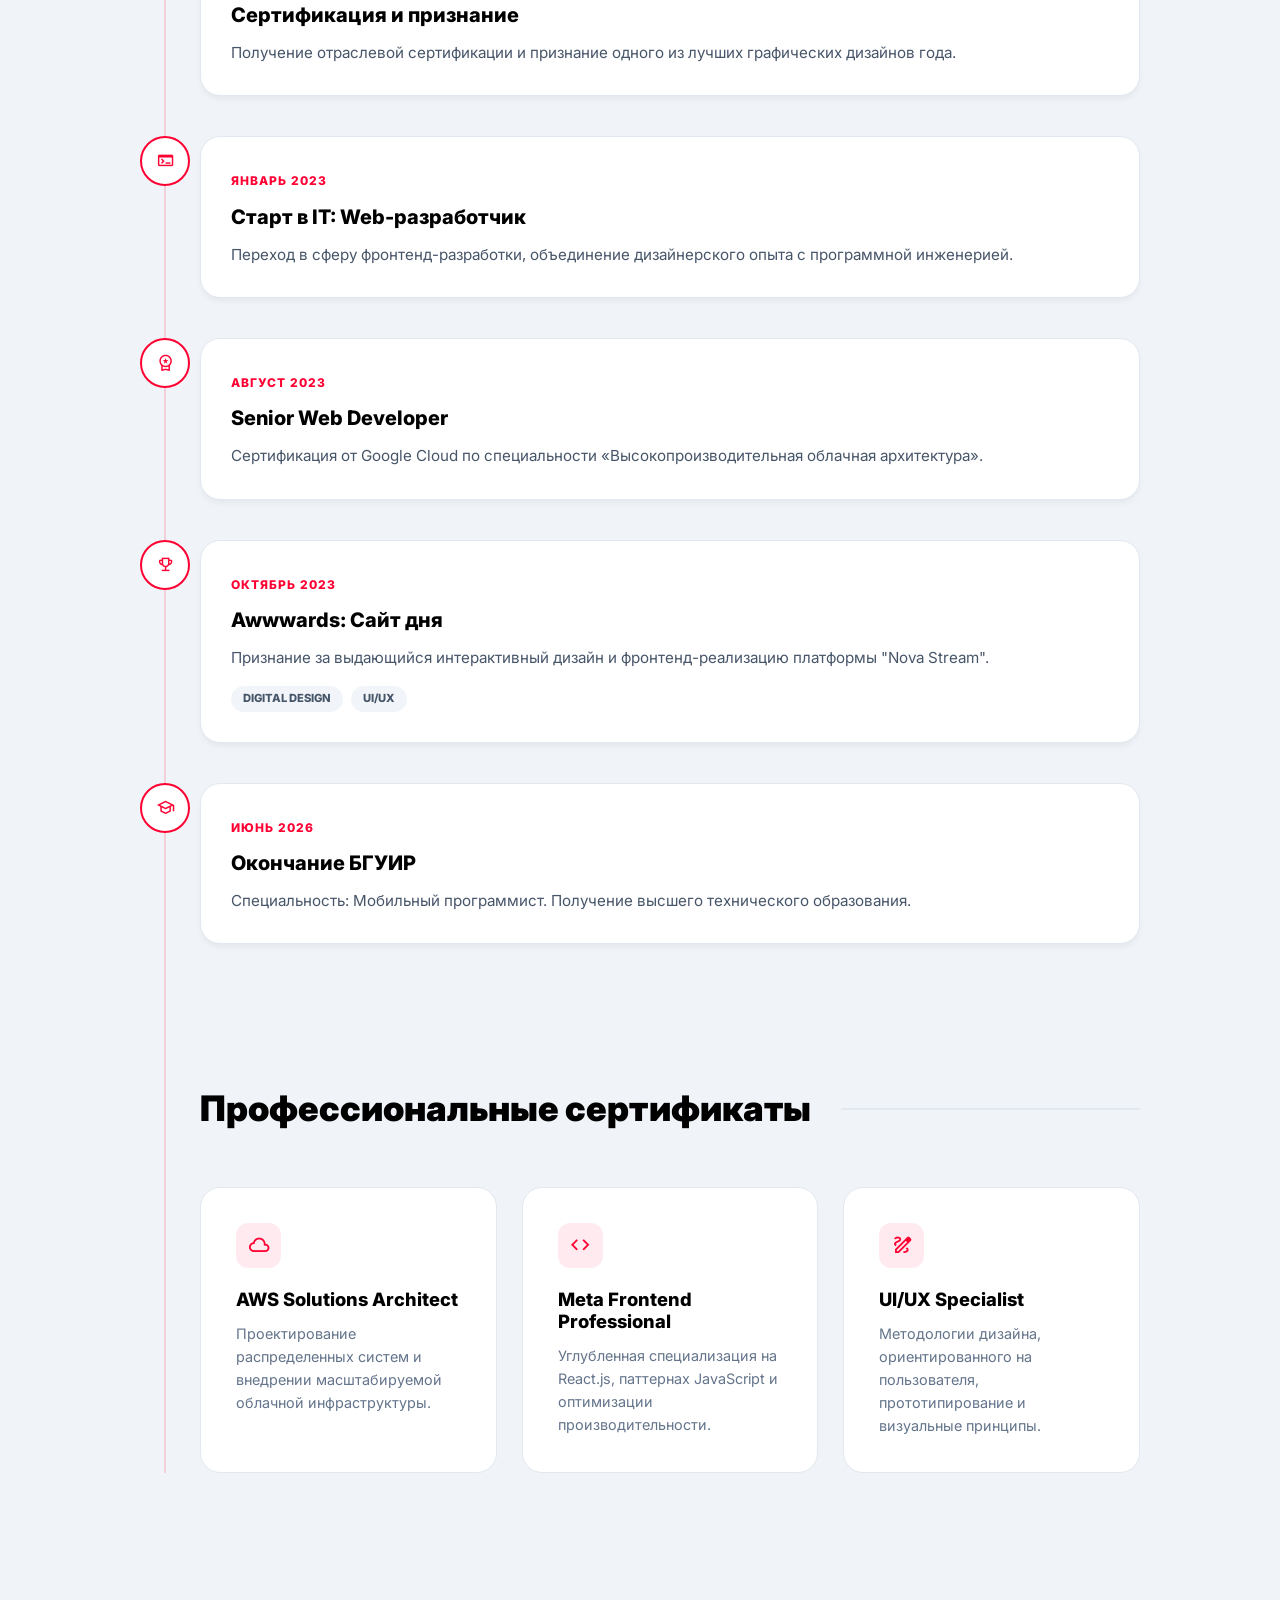
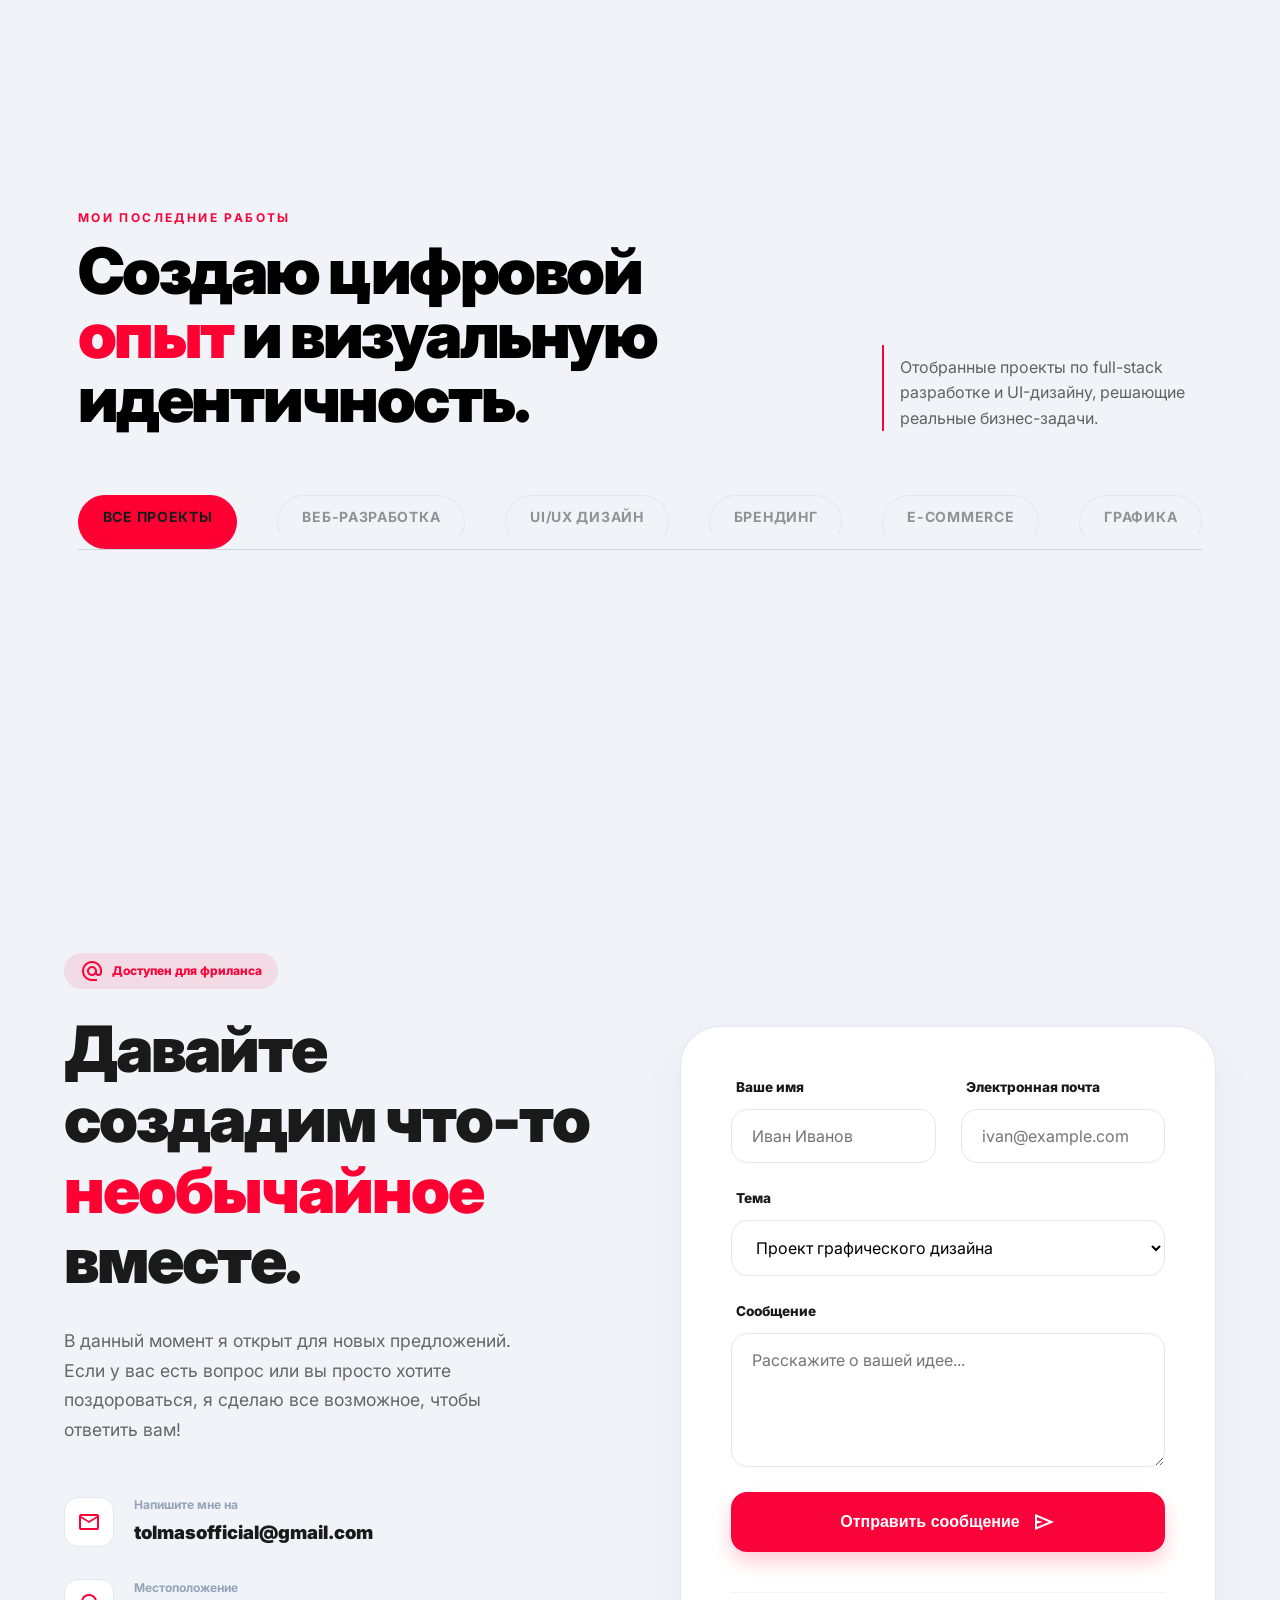
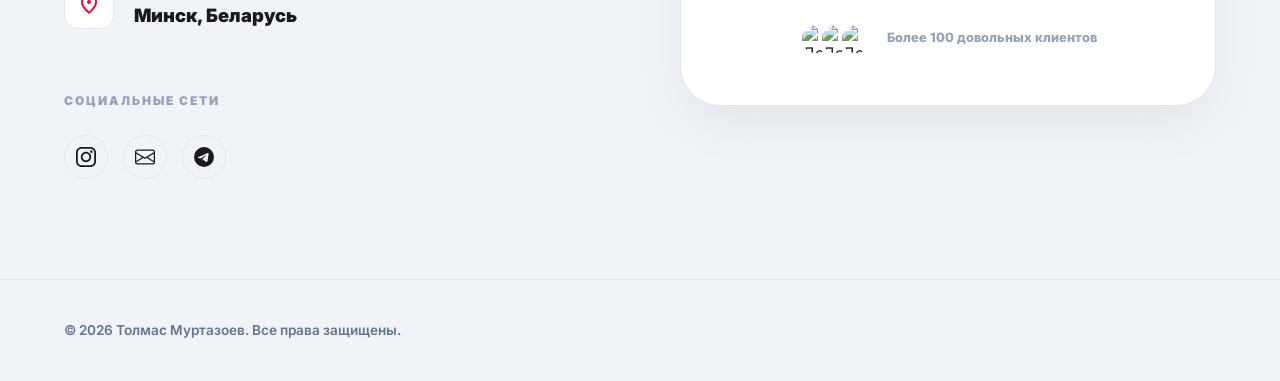
==== commit e87434f9: "Add files via upload" ====
--- a/index.html
+++ b/index.html
@@ -34,17 +34,18 @@
         rel="stylesheet" />
     <link rel="stylesheet" href="style.css">
     <meta name="google-site-verification" content="5u6jbwaQdCfqizhgD_edO7kRr9rOVQYfF1VgNux6nBk" />
-
+    <script src="translations.js" defer></script>
 </head>
 
 <body>
     <header>
         <nav>
             <ul>
-                <li><a href="#section2">Опыт</a></li>
-                <li><a href="#achievements">Достижения</a></li>
-                <li><a href="#portfolio">Проекты</a></li>
-                <li><a href="#contact" class="nav-contact">Написать мне</a></li>
+                <li><a href="#section2" data-i18n="nav-exp">Опыт</a></li>
+                <li><a href="#achievements" data-i18n="nav-achieve">Достижения</a></li>
+                <li><a href="#portfolio" data-i18n="nav-projects">Проекты</a></li>
+                <li><a href="#contact" class="nav-contact" data-i18n="nav-contact">Написать мне</a></li>
+                <li><button id="langToggle" class="lang-btn">EN</button></li>
             </ul>
         </nav>
     </header>
@@ -52,11 +53,12 @@
     <main>
         <section id="section1">
             <div class="content">
-                <h2 class="h2">- Привет</h2>
-                <h1 class="h1">Я <span class="red-text">Толмас</span> Муртазоев</h1>
-                <p class="bio">Full-Stack Разработчик & UI Дизайнер. Я создаю цифровые продукты, которые объединяют в
+                <h2 class="h2" data-i18n="hero-greet">- Привет</h2>
+                <h1 class="h1" data-i18n="hero-title">Я <span class="red-text">Толмас</span> Муртазоев</h1>
+                <p class="bio" data-i18n="hero-desc">Full-Stack Разработчик & UI Дизайнер. Я создаю цифровые продукты,
+                    которые объединяют в
                     себе чистый код и продуманный дизайн. Давайте создадим что-то уникальное вместе.</p>
-                <a href="mailto:tolmasofficial@gmail.com" class="button">связаться со мной</a>
+                <a href="mailto:tolmasofficial@gmail.com" class="button" data-i18n="hero-btn">связаться со мной</a>
                 <div class="social-icons">
                     <a href="https://www.instagram.com/tolmas_prvt/" target="_blank" aria-label="Instagram">
                         <svg xmlns="http://www.w3.org/2000/svg" viewBox="0 0 169.063 169.063" fill="currentColor">
@@ -97,9 +99,10 @@
             <div class="container">
                 <div class="section-header">
                     <div class="header-text">
-                        <span class="tag">Возможности и эффективность</span>
-                        <h2>Технические навыки</h2>
-                        <p>Объективный обзор моего опыта в цикле полностековой разработки и экосистеме креативного
+                        <span class="tag" data-i18n="skills-tag">Возможности и эффективность</span>
+                        <h2 data-i18n="skills-title">Технические навыки</h2>
+                        <p data-i18n="skills-desc">Объективный обзор моего опыта в цикле полностековой разработки и
+                            экосистеме креативного
                             дизайна.</p>
                     </div>
 
@@ -110,16 +113,16 @@
                     <div class="skill-card">
                         <div class="card-header">
                             <div>
-                                <h3>Веб-разработка</h3>
-                                <span class="subtitle">Фреймворки и языки</span>
-                            </div>
-                            <div class="badge status-up">
+                                <h3 data-i18n="skills-web-title">Веб-разработка</h3>
+                                <span class="subtitle" data-i18n="skills-web-subtitle">Фреймворки и языки</span>
+                            </div>
+                            <div class="badge status-up" data-i18n="skills-web-trend">
                                 <span class="material-symbols-outlined">trending_up</span> +12% в год
                             </div>
                         </div>
                         <div class="stat-row">
                             <span class="stat-value">89%</span>
-                            <span class="stat-label">Общее мастерство</span>
+                            <span class="stat-label" data-i18n="skills-mastery">Общее мастерство</span>
                         </div>
                         <div class="chart-bars">
                             <div class="bar-col">
@@ -157,16 +160,17 @@
                     <div class="skill-card">
                         <div class="card-header">
                             <div>
-                                <h3>Дизайн-экосистема</h3>
-                                <span class="subtitle">UI/UX и креативный пакет</span>
-                            </div>
-                            <div class="badge status-expert">
+                                <h3 data-i18n="skills-design-title">Дизайн-экосистема</h3>
+                                <span class="subtitle" data-i18n="skills-design-subtitle">UI/UX и креативный
+                                    пакет</span>
+                            </div>
+                            <div class="badge status-expert" data-i18n="skills-design-level">
                                 <span class="material-symbols-outlined">verified</span> Уровень эксперта
                             </div>
                         </div>
                         <div class="stat-row">
-                            <span class="stat-value">Высокая</span>
-                            <span class="stat-label">Скорость творчества</span>
+                            <span class="stat-value" data-i18n="skills-design-stat-val">Высокая</span>
+                            <span class="stat-label" data-i18n="skills-design-stat-label">Скорость творчества</span>
                         </div>
                         <div class="area-chart">
                             <svg viewBox="0 0 500 120" preserveAspectRatio="none">
@@ -201,51 +205,54 @@
                     <div class="mini-card">
                         <div class="mini-top">
                             <div class="icon-box"><span class="material-symbols-outlined">code</span></div>
-                            <h4>Фронтенд архитектура</h4>
+                            <h4 data-i18n="mini-front-title">Фронтенд архитектура</h4>
                         </div>
                         <div class="progress-container">
                             <div class="progress-bar" style="width: 92%;"></div>
                         </div>
-                        <div class="mini-bottom"><span>Продвинутый уровень</span><span>92%</span></div>
+                        <div class="mini-bottom"><span data-i18n="mini-front-lvl">Продвинутый
+                                уровень</span><span>92%</span></div>
                     </div>
                     <div class="mini-card">
                         <div class="mini-top">
                             <div class="icon-box"><span class="material-symbols-outlined">brush</span></div>
-                            <h4>Визуальные системы</h4>
+                            <h4 data-i18n="mini-vis-title">Визуальные системы</h4>
                         </div>
                         <div class="progress-container">
                             <div class="progress-bar" style="width: 88%;"></div>
                         </div>
-                        <div class="mini-bottom"><span>Паттерны проектирования</span><span>88%</span></div>
+                        <div class="mini-bottom"><span data-i18n="mini-vis-lvl">Паттерны
+                                проектирования</span><span>88%</span></div>
                     </div>
                     <div class="mini-card">
                         <div class="mini-top">
                             <div class="icon-box"><span class="material-symbols-outlined">speed</span></div>
-                            <h4>Производительность</h4>
+                            <h4 data-i18n="mini-perf-title">Производительность</h4>
                         </div>
                         <div class="progress-container">
                             <div class="progress-bar" style="width: 96%;"></div>
                         </div>
-                        <div class="mini-bottom"><span>Оптимизация</span><span>96%</span></div>
+                        <div class="mini-bottom"><span data-i18n="mini-perf-lvl">Оптимизация</span><span>96%</span>
+                        </div>
                     </div>
                 </div>
 
                 <div id="metrics" class="metrics-footer">
                     <div class="metric">
                         <span class="m-num">4+</span>
-                        <span class="m-label">ЛЕТ ОПЫТА</span>
+                        <span class="m-label" data-i18n="metric-yoe">ЛЕТ ОПЫТА</span>
                     </div>
                     <div class="metric">
                         <span class="m-num">120+</span>
-                        <span class="m-label">ПРОЕКТОВ РЕАЛИЗОВАНО</span>
+                        <span class="m-label" data-i18n="metric-proj">ПРОЕКТОВ РЕАЛИЗОВАНО</span>
                     </div>
                     <div class="metric">
                         <span class="m-num">100+</span>
-                        <span class="m-label">ДОВОЛЬНЫХ КЛИЕНТОВ</span>
+                        <span class="m-label" data-i18n="metric-clients">ДОВОЛЬНЫХ КЛИЕНТОВ</span>
                     </div>
                     <div class="metric">
                         <span class="m-num">12</span>
-                        <span class="m-label">ИНДУСТРИАЛЬНЫХ НАГРАД</span>
+                        <span class="m-label" data-i18n="metric-awards">ИНДУСТРИАЛЬНЫХ НАГРАД</span>
                     </div>
                 </div>
             </div>
@@ -255,9 +262,10 @@
         <section id="achievements" class="timeline-section">
             <div class="container">
                 <div class="section-header">
-                    <span class="tag">Вехи пути</span>
-                    <h2>Достижения и награды</h2>
-                    <p>Таймлайн профессионального признания, отраслевых сертификаций и ключевых этапов в веб-разработке
+                    <span class="tag" data-i18n="achieve-tag">Вехи пути</span>
+                    <h2 data-i18n="achieve-title">Достижения и награды</h2>
+                    <p data-i18n="achieve-desc">Таймлайн профессионального признания, отраслевых сертификаций и ключевых
+                        этапов в веб-разработке
                         и графическом дизайне.</p>
                 </div>
 
@@ -270,8 +278,9 @@
                         </div>
                         <div class="timeline-card">
                             <span class="year">2020</span>
-                            <h3>Начало карьерного пути</h3>
-                            <p>Старт профессиональной деятельности в качестве графического дизайнера, первые крупные
+                            <h3 data-i18n="achieve-start">Начало карьерного пути</h3>
+                            <p data-i18n="achieve-start-desc">Старт профессиональной деятельности в качестве
+                                графического дизайнера, первые крупные
                                 коммерческие проекты и формирование визуального стиля.</p>
                         </div>
                     </div>
@@ -282,8 +291,9 @@
                         </div>
                         <div class="timeline-card">
                             <span class="year">Май 2022</span>
-                            <h3>Награда за мастерство в дизайне</h3>
-                            <p>Присуждена Международной лигой дизайна за проект ребрендинга "EcoSphere Global".</p>
+                            <h3 data-i18n="achieve-award1">Награда за мастерство в дизайне</h3>
+                            <p data-i18n="achieve-award1-desc">Присуждена Международной лигой дизайна за проект
+                                ребрендинга "EcoSphere Global".</p>
                         </div>
                     </div>
 
@@ -293,8 +303,9 @@
                         </div>
                         <div class="timeline-card">
                             <span class="year">2022</span>
-                            <h3>Сертификация и признание</h3>
-                            <p>Получение отраслевой сертификации и признание одного из лучших графических дизайнов года.
+                            <h3 data-i18n="achieve-cert1">Сертификация и признание</h3>
+                            <p data-i18n="achieve-cert1-desc">Получение отраслевой сертификации и признание одного из
+                                лучших графических дизайнов года.
                             </p>
                         </div>
                     </div>
@@ -305,8 +316,9 @@
                         </div>
                         <div class="timeline-card">
                             <span class="year">Январь 2023</span>
-                            <h3>Старт в IT: Web-разработчик</h3>
-                            <p>Переход в сферу фронтенд-разработки, объединение дизайнерского опыта с программной
+                            <h3 data-i18n="achieve-it">Старт в IT: Web-разработчик</h3>
+                            <p data-i18n="achieve-it-desc">Переход в сферу фронтенд-разработки, объединение
+                                дизайнерского опыта с программной
                                 инженерией.</p>
                         </div>
                     </div>
@@ -316,9 +328,10 @@
                             <span class="material-symbols-outlined">workspace_premium</span>
                         </div>
                         <div class="timeline-card">
-                            <span class="year">Август 2023</span>
-                            <h3>Senior Web Developer</h3>
-                            <p>Сертификация от Google Cloud по специальности «Высокопроизводительная облачная
+                            <span class="year" data-i18n="achieve-date2">Август 2023</span>
+                            <h3 data-i18n="achieve-google-title">Senior Web Developer</h3>
+                            <p data-i18n="achieve-google-desc">Сертификация от Google Cloud по специальности
+                                «Высокопроизводительная облачная
                                 архитектура».</p>
                         </div>
                     </div>
@@ -328,9 +341,10 @@
                             <span class="material-symbols-outlined">trophy</span>
                         </div>
                         <div class="timeline-card">
-                            <span class="year">Октябрь 2023</span>
-                            <h3>Awwwards: Сайт дня</h3>
-                            <p>Признание за выдающийся интерактивный дизайн и фронтенд-реализацию платформы "Nova
+                            <span class="year" data-i18n="achieve-date3">Октябрь 2023</span>
+                            <h3 data-i18n="achieve-awwwards-title">Awwwards: Сайт дня</h3>
+                            <p data-i18n="achieve-awwwards-desc">Признание за выдающийся интерактивный дизайн и
+                                фронтенд-реализацию платформы "Nova
                                 Stream".</p>
                             <div class="tag-list">
                                 <span class="tag-item">Digital Design</span>
@@ -344,14 +358,15 @@
                             <span class="material-symbols-outlined">school</span>
                         </div>
                         <div class="timeline-card">
-                            <span class="year">Июнь 2026</span>
-                            <h3>Окончание БГУИР</h3>
-                            <p>Специальность: Мобильный программист. Получение высшего технического образования.</p>
+                            <span class="year" data-i18n="achieve-date4">Июнь 2026</span>
+                            <h3 data-i18n="achieve-bsuir-title">Окончание БГУИР</h3>
+                            <p data-i18n="achieve-bsuir-desc">Специальность: Мобильный программист. Получение высшего
+                                технического образования.</p>
                         </div>
                     </div>
                     <div class="mt-24">
                         <div class="certificates-header">
-                            <h2>Профессиональные сертификаты</h2>
+                            <h2 data-i18n="cert-title">Профессиональные сертификаты</h2>
                             <div class="line"></div>
                         </div>
 
@@ -360,8 +375,9 @@
                                 <div class="cert-icon">
                                     <span class="material-symbols-outlined">cloud</span>
                                 </div>
-                                <h4>AWS Solutions Architect</h4>
-                                <p>Проектирование распределенных систем и внедрении масштабируемой облачной
+                                <h4 data-i18n="cert-aws-title">AWS Solutions Architect</h4>
+                                <p data-i18n="cert-aws-desc">Проектирование распределенных систем и внедрении
+                                    масштабируемой облачной
                                     инфраструктуры.
                                 </p>
                             </div>
@@ -369,8 +385,9 @@
                                 <div class="cert-icon">
                                     <span class="material-symbols-outlined">code</span>
                                 </div>
-                                <h4>Meta Frontend Professional</h4>
-                                <p>Углубленная специализация на React.js, паттернах JavaScript и оптимизации
+                                <h4 data-i18n="cert-meta-title">Meta Frontend Professional</h4>
+                                <p data-i18n="cert-meta-desc">Углубленная специализация на React.js, паттернах
+                                    JavaScript и оптимизации
                                     производительности.
                                 </p>
                             </div>
@@ -378,8 +395,9 @@
                                 <div class="cert-icon">
                                     <span class="material-symbols-outlined">draw</span>
                                 </div>
-                                <h4>UI/UX Specialist</h4>
-                                <p>Методологии дизайна, ориентированного на пользователя, прототипирование и визуальные
+                                <h4 data-i18n="cert-uiux-title">UI/UX Specialist</h4>
+                                <p data-i18n="cert-uiux-desc">Методологии дизайна, ориентированного на пользователя,
+                                    прототипирование и визуальные
                                     принципы.</p>
                             </div>
                         </div>
@@ -392,10 +410,11 @@
         <section id="portfolio" class="portfolio-section">
             <div class="container">
                 <div class="portfolio-header">
-                    <span class="portfolio-tag">Мои последние работы</span>
+                    <span class="portfolio-tag" data-i18n="port-tag">Мои последние работы</span>
                     <div class="flex-row">
-                        <h2>Создаю цифровой <span class="red-text">опыт</span> и визуальную идентичность.</h2>
-                        <div class="side-note">
+                        <h2 data-i18n="port-title">Создаю цифровой <span class="red-text">опыт</span> и визуальную
+                            идентичность.</h2>
+                        <div class="side-note" data-i18n="port-desc">
                             Отобранные проекты по full-stack разработке и UI-дизайну, решающие реальные бизнес-задачи.
                         </div>
                     </div>
@@ -403,23 +422,24 @@
 
                 <!-- Admin Toolbar (hidden by default) -->
                 <div id="adminToolbar" class="admin-toolbar" style="display:none;">
-                    <span class="admin-badge"><span class="material-symbols-outlined">shield_person</span> Режим
+                    <span class="admin-badge" data-i18n="admin-mode"><span
+                            class="material-symbols-outlined">shield_person</span> Режим
                         администратора</span>
                     <div class="admin-actions">
-                        <button id="addProjectBtn" class="admin-btn add"><span
+                        <button id="addProjectBtn" class="admin-btn add" data-i18n="admin-add"><span
                                 class="material-symbols-outlined">add</span> Добавить проект</button>
-                        <button id="logoutBtn" class="admin-btn logout"><span
+                        <button id="logoutBtn" class="admin-btn logout" data-i18n="admin-logout"><span
                                 class="material-symbols-outlined">logout</span> Выйти</button>
                     </div>
                 </div>
 
                 <div class="filter-tabs">
-                    <a href="#" class="filter-tab active" data-category="all">Все проекты</a>
-                    <a href="#" class="filter-tab" data-category="web">Веб-разработка</a>
-                    <a href="#" class="filter-tab" data-category="design">UI/UX Дизайн</a>
-                    <a href="#" class="filter-tab" data-category="branding">Брендинг</a>
-                    <a href="#" class="filter-tab" data-category="ecommerce">E-Commerce</a>
-                    <a href="#" class="filter-tab" data-category="graphic">Графика</a>
+                    <a href="#" class="filter-tab active" data-category="all" data-i18n="filter-all">Все проекты</a>
+                    <a href="#" class="filter-tab" data-category="web" data-i18n="filter-web">Веб-разработка</a>
+                    <a href="#" class="filter-tab" data-category="design" data-i18n="filter-design">UI/UX Дизайн</a>
+                    <a href="#" class="filter-tab" data-category="branding" data-i18n="filter-branding">Брендинг</a>
+                    <a href="#" class="filter-tab" data-category="ecommerce" data-i18n="filter-ecomm">E-Commerce</a>
+                    <a href="#" class="filter-tab" data-category="graphic" data-i18n="filter-graphic">Графика</a>
                 </div>
 
                 <div class="portfolio-grid" id="portfolioGrid">
@@ -435,11 +455,13 @@
             <div class="modal-card modal-small">
                 <button class="modal-close" onclick="closeModal('adminLoginModal')">&times;</button>
                 <div class="modal-icon"><span class="material-symbols-outlined">lock</span></div>
-                <h3>Вход для администратора</h3>
-                <p>Введите пароль для доступа к управлению портфолио.</p>
-                <input type="password" id="adminPassword" placeholder="Пароль" class="modal-input">
-                <div id="loginError" class="form-status error" style="display:none;">Неверный пароль</div>
-                <button id="loginSubmitBtn" class="submit-btn" style="margin-top:15px;">
+                <h3 data-i18n="admin-login-title">Вход для администратора</h3>
+                <p data-i18n="admin-login-desc">Введите пароль для доступа к управлению портфолио.</p>
+                <input type="password" id="adminPassword" placeholder="Пароль" class="modal-input"
+                    data-i18n-placeholder="admin-pwd">
+                <div id="loginError" class="form-status error" style="display:none;" data-i18n="admin-login-err">
+                    Неверный пароль</div>
+                <button id="loginSubmitBtn" class="submit-btn" style="margin-top:15px;" data-i18n="admin-login-btn">
                     Войти <span class="material-symbols-outlined">arrow_forward</span>
                 </button>
             </div>
@@ -449,24 +471,29 @@
         <div id="projectEditorModal" class="modal-overlay" style="display:none;">
             <div class="modal-card">
                 <button class="modal-close" onclick="closeModal('projectEditorModal')">&times;</button>
-                <h3 id="editorTitle">Добавить проект</h3>
+                <h3 id="editorTitle" data-i18n="modal-add-title">Добавить проект</h3>
                 <form id="projectForm" class="contact-form">
                     <div class="form-row">
                         <div class="form-group">
-                            <label>Название проекта</label>
-                            <input type="text" id="projTitle" placeholder="Финтех Аналитика" required>
+                            <label data-i18n="modal-name">Название проекта</label>
+                            <input type="text" id="projTitle" placeholder="Финтех Аналитика" required
+                                data-i18n-placeholder="modal-proj-name">
                         </div>
                         <div class="form-group">
-                            <label>Категория</label>
+                            <label data-i18n="modal-cat">Категория</label>
                             <div class="checkbox-group" id="projCategory">
-                                <label class="checkbox-label"><input type="checkbox" value="web"> Веб-разработка</label>
-                                <label class="checkbox-label"><input type="checkbox" value="design"> UI/UX
-                                    Дизайн</label>
-                                <label class="checkbox-label"><input type="checkbox" value="branding"> Брендинг</label>
+                                <label class="checkbox-label"><input type="checkbox" value="web"> <span
+                                        data-i18n="modal-cat-web">Веб-разработка</span></label>
+                                <label class="checkbox-label"><input type="checkbox" value="design"> <span
+                                        data-i18n="modal-cat-design">UI/UX Дизайн</span></label>
+                                <label class="checkbox-label"><input type="checkbox" value="branding"> <span
+                                        data-i18n="modal-cat-brand">Брендинг</span></label>
                                 <label class="checkbox-label"><input type="checkbox" value="ecommerce">
-                                    E-Commerce</label>
-                                <label class="checkbox-label"><input type="checkbox" value="graphic"> Графический
-                                    дизайн</label>
+                                    <span data-i18n="modal-cat-ecomm">E-Commerce</span></label>
+                                <label class="checkbox-label"><input type="checkbox" value="graphic"> <span
+                                        data-i18n="modal-cat-graph">Графический
+                                        дизайн</span></label>
+                                дизайн</label>
                             </div>
                         </div>
                     </div>
@@ -494,12 +521,13 @@
         <section id="contact" class="contact-section">
             <div class="container">
                 <div class="contact-left">
-                    <div class="contact-badge">
+                    <div class="contact-badge" data-i18n="contact-tag">
                         <span class="material-symbols-outlined">alternate_email</span>
                         Доступен для фриланса
                     </div>
-                    <h2>Давайте создадим что-то <span class="red-text">необычайное</span> вместе.</h2>
-                    <p class="description">
+                    <h2 data-i18n="contact-title">Давайте создадим что-то <span class="red-text">необычайное</span>
+                        вместе.</h2>
+                    <p class="description" data-i18n="contact-desc">
                         В данный момент я открыт для новых предложений. Если у вас есть вопрос или вы просто хотите
                         поздороваться, я сделаю все возможное, чтобы ответить вам!
                     </p>
@@ -510,7 +538,7 @@
                                 <span class="material-symbols-outlined">mail</span>
                             </div>
                             <div class="contact-details">
-                                <p>Напишите мне на</p>
+                                <p data-i18n="contact-email-label">Напишите мне на</p>
                                 <span>tolmasofficial@gmail.com</span>
                             </div>
                         </div>
@@ -519,14 +547,14 @@
                                 <span class="material-symbols-outlined">location_on</span>
                             </div>
                             <div class="contact-details">
-                                <p>Местоположение</p>
-                                <span>Минск, Беларусь</span>
+                                <p data-i18n="contact-loc-label">Местоположение</p>
+                                <span data-i18n="contact-loc">Минск, Беларусь</span>
                             </div>
                         </div>
                     </div>
 
                     <div class="contact-social">
-                        <p class="social-label">Социальные сети</p>
+                        <p class="social-label" data-i18n="contact-social-label">Социальные сети</p>
                         <div class="social-btns">
                             <a href="https://www.instagram.com/tolmas_prvt/" target="_blank" class="social-circle"
                                 aria-label="Instagram">
@@ -564,31 +592,32 @@
                         <form class="contact-form" id="contactForm">
                             <div class="form-row">
                                 <div class="form-group">
-                                    <label>Ваше имя</label>
-                                    <input type="text" id="userName" placeholder="Иван Иванов" required>
+                                    <label data-i18n="form-name">Ваше имя</label>
+                                    <input type="text" id="userName" placeholder="Иван Иванов" required
+                                        data-i18n-placeholder="form-name">
                                 </div>
                                 <div class="form-group">
-                                    <label>Электронная почта</label>
-                                    <input type="email" id="userEmail" placeholder="ivan@example.com" required>
+                                    <label data-i18n="form-email">Электронная почта</label>
+                                    <input type="email" id="userEmail" placeholder="ivan@example.com" required
+                                        data-i18n-placeholder="form-email">
                                 </div>
                             </div>
                             <div class="form-group">
-                                <label>Тема</label>
+                                <label data-i18n="form-subj">Тема</label>
                                 <select id="userSubject">
-                                    <option>Проект графического дизайна</option>
-                                    <option>Веб-разработка</option>
-                                    <option>Просто поздороваться</option>
-                                    <option>Другое</option>
+                                    <option data-i18n="subj-1">Проект графического дизайна</option>
+                                    <option data-i18n="subj-2">Веб-разработка</option>
+                                    <option data-i18n="subj-3">Просто поздороваться</option>
+                                    <option data-i18n="subj-4">Другое</option>
                                 </select>
                             </div>
                             <div class="form-group">
-                                <label>Сообщение</label>
-                                <textarea rows="5" id="userMessage" placeholder="Расскажите о вашей идее..."
-                                    required></textarea>
-                            </div>
-                            <button type="submit" class="submit-btn">
-                                Отправить сообщение
-                                <span class="material-symbols-outlined">send</span>
+                                <label data-i18n="form-msg">Сообщение</label>
+                                <textarea rows="5" id="userMessage" placeholder="Расскажите о вашей идее..." required
+                                    data-i18n-placeholder="form-msg"></textarea>
+                            </div>
+                            <button type="submit" class="submit-btn" data-i18n="form-send">
+                                Отправить сообщение <span class="material-symbols-outlined">send</span>
                             </button>
                             <div id="formStatus" class="form-status" style="display:none;"></div>
                         </form>
@@ -602,7 +631,7 @@
                                 <img src="https://i.pinimg.com/736x/a2/95/8f/a2958fdcede0cc3268eb40f738e6fb36.jpg"
                                     alt="Довольный клиент 3" loading="lazy">
                             </div>
-                            <p class="proof-text">Более 100 довольных клиентов</p>
+                            <p class="proof-text" data-i18n="clients-proof">Более 100 довольных клиентов</p>
                         </div>
                     </div>
                 </div>
@@ -613,7 +642,7 @@
 
     <footer class="footer-bottom">
         <div class="container">
-            <p>© 2026 Толмас Муртазоев. Все права защищены.</p>
+            <p data-i18n="footer-copy">© 2026 Толмас Муртазоев. Все права защищены.</p>
         </div>
     </footer>
 
--- a/style.css
+++ b/style.css
@@ -0,0 +1,2469 @@
+:root {
+    --primary-color: #fa033a;
+    --bg-color: #F0F4F8;
+    --text-color: #1a1a1a;
+    --text-muted: #666;
+    --white: #ffffff;
+    --glass: rgba(255, 255, 255, 0.7);
+    --shadow: 0 8px 32px 0 rgba(31, 38, 135, 0.15);
+    --transition: all 0.3s cubic-bezier(0.4, 0, 0.2, 1);
+}
+
+* {
+    margin: 0;
+    /* ВАЖНО: маятниковый margin:auto ломает всю сетку, возвращаю 0 */
+    padding: 0;
+    box-sizing: border-box;
+}
+
+.mt-24 {
+    margin-top: 6rem;
+}
+
+html {
+    scroll-behavior: smooth;
+    scroll-padding-top: 100px;
+    overflow-x: hidden;
+}
+
+body {
+    background-color: var(--bg-color);
+    background-image:
+        radial-gradient(at 0% 0%, rgba(250, 3, 58, 0.03) 0, transparent 50%),
+        radial-gradient(at 50% 0%, rgba(31, 38, 135, 0.03) 0, transparent 50%);
+    font-family: 'Inter', 'Bahnschrift', sans-serif;
+    color: var(--text-color);
+    line-height: 1.6;
+    overflow-x: hidden;
+}
+
+/* Header & Nav */
+header {
+    position: fixed;
+    top: 20px;
+    left: 50%;
+    transform: translateX(-50%);
+    width: 90%;
+    max-width: 800px;
+    height: 60px;
+    background: var(--glass);
+    backdrop-filter: blur(10px);
+    -webkit-backdrop-filter: blur(10px);
+    border-radius: 30px;
+    box-shadow: var(--shadow);
+    z-index: 1000;
+    border: 1px solid rgba(255, 255, 255, 0.18);
+    display: flex;
+    align-items: center;
+    justify-content: center;
+}
+
+header nav {
+    width: 100%;
+}
+
+header nav ul {
+    list-style: none;
+    display: flex;
+    justify-content: space-evenly;
+    align-items: center;
+    width: 100%;
+}
+
+header nav ul li a {
+    color: var(--text-color);
+    text-decoration: none;
+    font-size: 0.95rem;
+    font-weight: 600;
+    transition: var(--transition);
+    padding: 0.5rem 1rem;
+    border-radius: 20px;
+}
+
+header nav ul li a:hover {
+    color: var(--primary-color);
+    background: rgba(250, 3, 58, 0.05);
+}
+
+.lang-btn {
+    background: transparent;
+    border: 1px solid rgba(255, 255, 255, 0.3);
+    color: var(--text-color);
+    font-family: inherit;
+    font-size: 0.95rem;
+    font-weight: 700;
+    cursor: pointer;
+    padding: 0.4rem 0.8rem;
+    border-radius: 20px;
+    transition: var(--transition);
+    display: flex;
+    align-items: center;
+    justify-content: center;
+}
+
+.lang-btn:hover {
+    color: var(--primary-color);
+    border-color: var(--primary-color);
+    background: rgba(250, 3, 58, 0.05);
+}
+
+/* Base Section */
+section {
+    width: 100%;
+    min-height: 100vh;
+    display: flex;
+    align-items: center;
+    justify-content: center;
+    padding: 80px 5%;
+    position: relative;
+}
+
+/* Section 1 - Hero */
+#section1 {
+    display: flex;
+    flex-direction: row;
+    justify-content: space-around;
+    align-items: center;
+    overflow: hidden;
+}
+
+#section1 .content {
+    flex: 1;
+    z-index: 5;
+    max-width: 600px;
+    margin-left: clamp(2rem, 11vw, 5cm);
+}
+
+.h2 {
+    font-family: 'Impact', sans-serif;
+    font-size: 2rem;
+    margin-bottom: 0.5rem;
+    opacity: 0.8;
+}
+
+.h1 {
+    font-family: 'Impact', sans-serif;
+    font-size: clamp(2.5rem, 8vw, 4.5rem);
+    line-height: 1.1;
+    margin-bottom: 1.5rem;
+}
+
+.red-text {
+    color: var(--primary-color);
+}
+
+.bio {
+    font-size: 1.1rem;
+    margin-bottom: 2rem;
+    color: var(--text-muted);
+    max-width: 500px;
+}
+
+.button {
+    display: inline-block;
+    padding: 1rem 2.5rem;
+    background: var(--primary-color);
+    color: var(--white);
+    text-decoration: none;
+    font-weight: bold;
+    text-transform: uppercase;
+    letter-spacing: 1px;
+    transition: var(--transition);
+    box-shadow: 0 4px 15px rgba(250, 3, 58, 0.3);
+}
+
+.button:hover {
+    transform: translateY(-3px);
+    box-shadow: 0 6px 20px rgba(250, 3, 58, 0.4);
+}
+
+.social-icons {
+    margin-top: 2rem;
+    display: flex;
+    gap: 1.5rem;
+}
+
+.social-icons a {
+    color: var(--text-color);
+    transition: var(--transition);
+}
+
+.social-icons a:hover {
+    color: var(--primary-color);
+    transform: translateY(-3px);
+}
+
+.social-icons svg {
+    width: 28px;
+    height: 28px;
+}
+
+/* Hero Images */
+.hero-visuals {
+    flex: 1;
+    position: relative;
+    display: flex;
+    justify-content: center;
+    align-items: center;
+}
+
+.fon {
+    position: absolute;
+    top: 50%;
+    left: 50%;
+    transform: translate(-50%, -50%) scale(1);
+    /* Можно менять scale(1) на scale(1.5) и т.д. */
+    width: 700px !important;
+    /* Поменял на 600px для теста */
+    height: auto;
+    z-index: 1;
+    opacity: 0.8;
+
+}
+
+.portret {
+    position: relative;
+    top: 50px;
+    /* ЗДЕСЬ МОЖНО ОПУСКАТЬ/ПОДНИМАТЬ ПОРТРЕТ */
+    z-index: 2;
+    width: 100%;
+    max-width: 500px;
+    height: auto;
+    filter: drop-shadow(0 20px 50px rgba(0, 0, 0, 0.1));
+    transform: translateZ(0);
+    backface-visibility: hidden;
+    object-fit: contain;
+}
+
+/* Section Divider */
+.shape-divider {
+    position: absolute;
+    bottom: -1px;
+    left: 0;
+    width: 100%;
+    overflow: hidden;
+    line-height: 0;
+    z-index: 10;
+}
+
+.shape-divider svg {
+    position: relative;
+    display: block;
+    width: calc(100% + 1.3px);
+    height: 80px;
+}
+
+.shape-divider .shape-fill {
+    fill: #F0F4F8;
+    /* Цвет фона следующей секции */
+}
+
+.nav-contact {
+    background: var(--primary-color);
+    color: var(--white) !important;
+    padding: 8px 18px !important;
+    border-radius: 20px;
+    box-shadow: 0 4px 10px rgba(250, 3, 58, 0.2);
+}
+
+.nav-contact:hover {
+    background: #d60233 !important;
+    transform: translateY(-2px);
+    box-shadow: 0 6px 15px rgba(250, 3, 58, 0.3);
+}
+
+/* Skills Section Styles (Precision matched to Layout Image) */
+.skills-section {
+    background-color: #F0F4F8;
+    padding: 100px 5%;
+}
+
+.skills-section .container {
+    max-width: 1100px;
+    margin: 0 auto;
+}
+
+.section-header {
+    display: flex;
+    justify-content: space-between;
+    align-items: flex-end;
+    margin-bottom: 50px;
+    gap: 30px;
+}
+
+.section-header .header-text {
+    max-width: 600px;
+}
+
+.section-header .tag {
+    color: #FF0033;
+    font-weight: 800;
+    text-transform: uppercase;
+    font-size: 0.75rem;
+    letter-spacing: 1px;
+    margin-bottom: 15px;
+    display: block;
+}
+
+.section-header h2 {
+    font-size: clamp(2.5rem, 5vw, 4.2rem);
+    font-family: 'Inter', sans-serif;
+    font-weight: 950;
+    line-height: 1;
+    letter-spacing: -2.5px;
+    margin-bottom: 20px;
+    color: #000;
+}
+
+.section-header p {
+    color: #475569;
+    font-size: 1.15rem;
+    line-height: 1.5;
+}
+
+.resume-button {
+    background: white;
+    border: 1px solid #E2E8F0;
+    padding: 14px 28px;
+    border-radius: 12px;
+    font-weight: 700;
+    font-size: 0.85rem;
+    display: flex;
+    align-items: center;
+    gap: 10px;
+    cursor: pointer;
+    transition: all 0.3s ease;
+    box-shadow: 0 2px 4px rgba(0, 0, 0, 0.02);
+}
+
+.resume-button:hover {
+    background: #F8FAFC;
+    transform: translateY(-2px);
+    box-shadow: 0 4px 12px rgba(0, 0, 0, 0.05);
+}
+
+.main-skills-grid {
+    display: grid;
+    grid-template-columns: 1fr 1fr;
+    gap: 30px;
+    margin-bottom: 30px;
+}
+
+.skill-card {
+    background: white;
+    border: 1px solid #E2E8F0;
+    border-radius: 20px;
+    padding: 45px;
+    box-shadow: 0 4px 6px -1px rgba(0, 0, 0, 0.04);
+}
+
+.skill-card .card-header {
+    display: flex;
+    justify-content: space-between;
+    align-items: flex-start;
+    margin-bottom: 35px;
+}
+
+.skill-card h3 {
+    font-size: 1.6rem;
+    font-weight: 900;
+    margin-bottom: 6px;
+    color: #000;
+}
+
+.skill-card .subtitle {
+    color: #64748B;
+    font-size: 0.85rem;
+    font-weight: 500;
+}
+
+.badge {
+    padding: 6px 14px;
+    border-radius: 20px;
+    font-size: 0.75rem;
+    font-weight: 800;
+    display: flex;
+    align-items: center;
+    gap: 6px;
+}
+
+.status-up {
+    background: #FFF1F2;
+    color: #FF0033;
+}
+
+.status-expert {
+    background: #FFF1F2;
+    color: #FF0033;
+}
+
+.stat-row {
+    margin-bottom: 45px;
+    display: flex;
+    align-items: baseline;
+    gap: 12px;
+}
+
+.stat-value {
+    font-size: 4rem;
+    font-weight: 950;
+    letter-spacing: -3px;
+    color: #000;
+    line-height: 1;
+}
+
+.stat-label {
+    color: #64748B;
+    font-size: 0.9rem;
+    font-weight: 600;
+}
+
+/* Charts */
+.chart-bars {
+    display: flex;
+    align-items: flex-end;
+    justify-content: space-between;
+    height: 220px;
+    /* Увеличил высоту, чтобы было место для цифр разной высоты */
+    padding: 0 5px;
+}
+
+.bar-col {
+    display: flex;
+    flex-direction: column;
+    align-items: center;
+    justify-content: flex-end;
+    width: 38px;
+    height: 100%;
+    /* Колонка занимает всю высоту графика */
+}
+
+.bar {
+    width: 100%;
+    background: #FF003322;
+    border-radius: 6px 6px 0 0;
+    transition: all 0.4s cubic-bezier(0.4, 0, 0.2, 1);
+    flex-shrink: 0;
+    transform-origin: bottom;
+    opacity: 0;
+    /* Изначально скрыто */
+    /* ВАЖНО: не дает бару сжиматься, заставляя его выталкивать цифру вверх */
+}
+
+.skills-section.animate .bar {
+    animation: barGrow 1.2s cubic-bezier(0.16, 1, 0.3, 1) forwards;
+}
+
+.bar-col:hover .bar {
+    background: #FF0033;
+}
+
+.bar-col .label {
+    font-size: 0.65rem;
+    font-weight: 800;
+    color: #94A3B8;
+    margin-top: 15px;
+}
+
+.bar-percent {
+    font-size: 0.65rem;
+    font-weight: 800;
+    color: #fff;
+    background: #FF0033;
+    padding: 2px 6px;
+    border-radius: 6px;
+    margin-bottom: 8px;
+    opacity: 0;
+    transform: translateY(10px);
+}
+
+.skills-section.animate .bar-percent {
+    animation: fadeInPercent 0.8s cubic-bezier(0.16, 1, 0.3, 1) forwards;
+}
+
+/* Chart Animations */
+@keyframes barGrow {
+    from {
+        transform: scaleY(0);
+        opacity: 0;
+    }
+
+    to {
+        transform: scaleY(1);
+        opacity: 1;
+    }
+}
+
+@keyframes fadeInPercent {
+    to {
+        opacity: 1;
+        transform: translateY(0);
+    }
+}
+
+.skills-section.animate .bar-col:nth-child(1) .bar {
+    animation-delay: 0.1s;
+}
+
+.skills-section.animate .bar-col:nth-child(2) .bar {
+    animation-delay: 0.2s;
+}
+
+.skills-section.animate .bar-col:nth-child(3) .bar {
+    animation-delay: 0.3s;
+}
+
+.skills-section.animate .bar-col:nth-child(4) .bar {
+    animation-delay: 0.4s;
+}
+
+.skills-section.animate .bar-col:nth-child(5) .bar {
+    animation-delay: 0.5s;
+}
+
+.skills-section.animate .bar-col:nth-child(6) .bar {
+    animation-delay: 0.6s;
+}
+
+.skills-section.animate .bar-col:nth-child(7) .bar {
+    animation-delay: 0.7s;
+}
+
+.skills-section.animate .bar-col:nth-child(1) .bar-percent {
+    animation-delay: 0.4s;
+}
+
+.skills-section.animate .bar-col:nth-child(2) .bar-percent {
+    animation-delay: 0.5s;
+}
+
+.skills-section.animate .bar-col:nth-child(3) .bar-percent {
+    animation-delay: 0.6s;
+}
+
+.skills-section.animate .bar-col:nth-child(4) .bar-percent {
+    animation-delay: 0.7s;
+}
+
+.skills-section.animate .bar-col:nth-child(5) .bar-percent {
+    animation-delay: 0.8s;
+}
+
+.skills-section.animate .bar-col:nth-child(6) .bar-percent {
+    animation-delay: 0.9s;
+}
+
+.skills-section.animate .bar-col:nth-child(7) .bar-percent {
+    animation-delay: 1.0s;
+}
+
+.area-chart {
+    position: relative;
+    height: 180px;
+    display: flex;
+    flex-direction: column;
+    justify-content: flex-end;
+}
+
+.area-chart svg {
+    width: 100%;
+    height: 130px;
+}
+
+.footer-percent {
+    font-size: 0.65rem;
+    color: #FF0033;
+    font-weight: 800;
+    margin-left: 4px;
+}
+
+@keyframes pathDraw {
+    from {
+        stroke-dashoffset: 1000;
+    }
+
+    to {
+        stroke-dashoffset: 0;
+    }
+}
+
+.animated-path {
+    stroke-dasharray: 1000;
+    stroke-dashoffset: 1000;
+}
+
+.skills-section.animate .animated-path {
+    animation: pathDraw 2.5s cubic-bezier(0.445, 0.05, 0.55, 0.95) forwards;
+}
+
+.area-chart svg path[fill] {
+    opacity: 0;
+}
+
+.skills-section.animate .area-chart svg path[fill] {
+    animation: fadeIn 1.5s ease-out 0.8s forwards;
+}
+
+@keyframes fadeIn {
+    to {
+        opacity: 1;
+    }
+}
+
+
+.chart-footer {
+    display: flex;
+    justify-content: space-between;
+    margin-top: 20px;
+}
+
+.footer-item {
+    font-size: 0.75rem;
+    font-weight: 800;
+    color: #64748B;
+    display: flex;
+    flex-direction: column;
+    align-items: center;
+    gap: 8px;
+}
+
+.indicator {
+    width: 28px;
+    height: 4px;
+    border-radius: 2px;
+}
+
+.indicator.red {
+    background: #FF0033;
+}
+
+.indicator.grey {
+    background: #E2E8F0;
+}
+
+.indicator.light-red {
+    background: #FF003366;
+}
+
+/* Mini Grid */
+.mini-grid {
+    display: grid;
+    grid-template-columns: repeat(3, 1fr);
+    gap: 30px;
+    margin-bottom: 80px;
+}
+
+.mini-card {
+    background: white;
+    border: 1px solid #E2E8F0;
+    border-radius: 22px;
+    padding: 35px;
+    box-shadow: 0 2px 4px rgba(0, 0, 0, 0.02);
+}
+
+.mini-top {
+    display: flex;
+    align-items: center;
+    gap: 18px;
+    margin-bottom: 25px;
+}
+
+.icon-box {
+    background: #FFF1F2;
+    color: #FF0033;
+    width: 48px;
+    height: 48px;
+    border-radius: 14px;
+    display: flex;
+    align-items: center;
+    justify-content: center;
+}
+
+.icon-box .material-symbols-outlined {
+    font-size: 1.5rem;
+}
+
+.mini-top h4 {
+    font-weight: 900;
+    font-size: 1.1rem;
+    color: #000;
+}
+
+.progress-container {
+    width: 100%;
+    height: 8px;
+    background: #F1F5F9;
+    border-radius: 10px;
+    margin-bottom: 15px;
+    overflow: hidden;
+}
+
+.progress-bar {
+    height: 100%;
+    background: #FF0033;
+    border-radius: 10px;
+    transform-origin: left;
+    transform: scaleX(0);
+    /* Изначально пусто */
+}
+
+.skills-section.animate .progress-bar {
+    animation: progressGrow 1.5s cubic-bezier(0.16, 1, 0.3, 1) forwards;
+}
+
+@keyframes progressGrow {
+    0% {
+        transform: scaleX(0);
+    }
+
+    100% {
+        transform: scaleX(1);
+    }
+}
+
+.mini-bottom {
+    display: flex;
+    justify-content: space-between;
+    font-size: 0.75rem;
+    font-weight: 800;
+    color: #94A3B8;
+}
+
+.mini-bottom span:last-child {
+    color: #000;
+}
+
+/* Metrics Row (Footer) */
+.metrics-footer {
+    display: flex;
+    justify-content: space-between;
+    padding: 80px 0 20px;
+    border-top: 2px solid #E2E8F0;
+    gap: 20px;
+}
+
+.metric {
+    display: flex;
+    flex-direction: column;
+}
+
+.m-num {
+    font-size: 4.5rem;
+    font-weight: 950;
+    line-height: 1;
+    margin-bottom: 12px;
+    letter-spacing: -2px;
+    color: #000;
+}
+
+.m-label {
+    font-size: 0.8rem;
+    font-weight: 800;
+    color: #64748B;
+    letter-spacing: 1.5px;
+}
+
+/* Timeline Section Styles (Milestones) */
+.timeline-section,
+#achievements {
+    padding: 80px 5%;
+    background-color: #F0F4F8;
+}
+
+.timeline-section .container {
+    max-width: 1000px;
+    margin: 0 auto;
+}
+
+.milestones-header {
+    margin-bottom: 60px;
+}
+
+.milestones-header .tag {
+    color: #FF0033;
+    font-weight: 800;
+    text-transform: uppercase;
+    font-size: 0.75rem;
+    letter-spacing: 1.5px;
+    margin-bottom: 12px;
+    display: block;
+}
+
+.milestones-header h2 {
+    font-size: 3.5rem;
+    font-weight: 900;
+    line-height: 1.1;
+    margin-bottom: 20px;
+    color: #000;
+}
+
+.milestones-header p {
+    color: #334155;
+    font-size: 1.1rem;
+    max-width: 600px;
+}
+
+.timeline-container {
+    position: relative;
+    padding-left: 60px;
+}
+
+.timeline-line {
+    position: absolute;
+    left: 24px;
+    top: 0;
+    bottom: 0;
+    width: 2px;
+    background: rgba(255, 0, 51, 0.15);
+}
+
+.timeline-item {
+    position: relative;
+    padding-bottom: 40px;
+}
+
+.timeline-marker {
+    position: absolute;
+    left: -60px;
+    width: 50px;
+    height: 50px;
+    background: white;
+    border: 2px solid #FF0033;
+    border-radius: 50%;
+    display: flex;
+    align-items: center;
+    justify-content: center;
+    color: #FF0033;
+    z-index: 2;
+    transition: var(--transition);
+}
+
+.timeline-marker.active {
+    background: #FF0033;
+    color: white;
+    box-shadow: 0 0 0 6px rgba(255, 0, 51, 0.1);
+}
+
+.timeline-marker span {
+    font-size: 1.2rem;
+}
+
+.timeline-card {
+    background: white;
+    border: 1px solid #E2E8F0;
+    border-radius: 20px;
+    padding: 30px;
+    box-shadow: 0 4px 6px -1px rgba(0, 0, 0, 0.05);
+    transition: var(--transition);
+}
+
+.timeline-card:hover {
+    box-shadow: 0 10px 15px -3px rgba(0, 0, 0, 0.1);
+    border-color: rgba(255, 0, 51, 0.2);
+}
+
+.timeline-card .year {
+    color: #FF0033;
+    font-weight: 800;
+    font-size: 0.75rem;
+    text-transform: uppercase;
+    letter-spacing: 1px;
+}
+
+.timeline-card h3 {
+    font-size: 1.25rem;
+    font-weight: 800;
+    margin-top: 8px;
+    color: #000;
+}
+
+.timeline-card p {
+    color: #475569;
+    margin-top: 10px;
+    font-size: 0.95rem;
+    line-height: 1.6;
+}
+
+.tag-list {
+    display: flex;
+    gap: 8px;
+    margin-top: 15px;
+}
+
+.tag-item {
+    background: #F1F5F9;
+    color: #475569;
+    padding: 4px 12px;
+    border-radius: 100px;
+    font-size: 0.7rem;
+    font-weight: 800;
+    text-transform: uppercase;
+}
+
+/* Certificates Section Styles */
+.certificates-section {
+    padding: 80px 5%;
+    background-color: #F0F4F8;
+    border-top: 1px solid #E2E8F0;
+}
+
+.certificates-section .container {
+    max-width: 1000px;
+    margin: 0 auto;
+}
+
+.certificates-header {
+    display: flex;
+    align-items: center;
+    justify-content: space-between;
+    margin-bottom: 50px;
+}
+
+.certificates-header h2 {
+    font-size: 2.2rem;
+    font-weight: 900;
+    color: #000;
+    white-space: nowrap;
+}
+
+.certificates-header .line {
+    height: 2px;
+    background: #E2E8F0;
+    flex-grow: 1;
+    margin-left: 30px;
+    border-radius: 10px;
+}
+
+.certificates-grid {
+    display: grid;
+    grid-template-columns: repeat(3, 1fr);
+    gap: 25px;
+}
+
+.cert-card {
+    background: white;
+    border: 1px solid #E2E8F0;
+    border-radius: 20px;
+    padding: 35px;
+    transition: var(--transition);
+}
+
+.cert-card:hover {
+    border-color: rgba(255, 0, 51, 0.4);
+    box-shadow: 0 4px 20px rgba(0, 0, 0, 0.05);
+}
+
+.cert-icon {
+    width: 45px;
+    height: 45px;
+    background: rgba(255, 0, 51, 0.08);
+    color: #FF0033;
+    border-radius: 12px;
+    display: flex;
+    align-items: center;
+    justify-content: center;
+    margin-bottom: 20px;
+    transition: var(--transition);
+}
+
+.cert-card:hover .cert-icon {
+    background: #FF0033;
+    color: white;
+}
+
+.cert-icon span {
+    font-size: 1.4rem;
+}
+
+.cert-card h4 {
+    font-size: 1.15rem;
+    font-weight: 800;
+    color: #000;
+    margin-bottom: 12px;
+    line-height: 1.2;
+}
+
+.cert-card p {
+    font-size: 0.9rem;
+    color: #64748B;
+    line-height: 1.6;
+}
+
+/* =============================================
+   PORTFOLIO SECTION
+   ============================================= */
+.portfolio-section {
+    padding: 100px 5%;
+    background-color: #FFF;
+}
+
+.portfolio-section .container {
+    max-width: 1200px;
+    margin: 0 auto;
+}
+
+.portfolio-section .flex-row {
+    display: flex;
+    justify-content: space-between;
+    align-items: flex-start;
+    gap: 30px;
+}
+
+.portfolio-section .flex-row h2 {
+    font-size: clamp(2.5rem, 5vw, 4.2rem);
+    font-family: 'Inter', sans-serif;
+    font-weight: 950;
+    line-height: 1;
+    letter-spacing: -2.5px;
+    max-width: 600px;
+    color: #000;
+}
+
+.red-text {
+    color: #FF0033;
+}
+
+.side-note {
+    max-width: 300px;
+    font-size: 0.95rem;
+    color: #475569;
+    line-height: 1.7;
+    padding-top: 10px;
+}
+
+/* Filter Tabs */
+.filter-tabs {
+    display: flex;
+    gap: 10px;
+    margin-bottom: 40px;
+    flex-wrap: wrap;
+}
+
+.filter-tab {
+    padding: 10px 24px;
+    border-radius: 100px;
+    border: 1px solid #E2E8F0;
+    background: transparent;
+    color: #475569;
+    font-weight: 700;
+    font-size: 0.85rem;
+    text-decoration: none;
+    transition: var(--transition);
+    cursor: pointer;
+}
+
+.filter-tab:hover {
+    border-color: #FF0033;
+    color: #FF0033;
+}
+
+.filter-tab.active {
+    background: #FF0033;
+    color: white;
+    border-color: #FF0033;
+}
+
+
+
+/* Footer Styles */
+.final-footer {
+    padding: 60px 0;
+    text-align: center;
+    border-top: 1px solid #E2E8F0;
+    background-color: #F0F4F8;
+}
+
+.final-footer p {
+    color: #64748B;
+    font-size: 0.85rem;
+    font-weight: 700;
+}
+
+/* Update Responsive Styles */
+@media (max-width: 1024px) {
+    .certificates-grid {
+        grid-template-columns: 1fr;
+    }
+
+    .milestones-header h2 {
+        font-size: 2.5rem;
+    }
+}
+
+@media (max-width: 1024px) {
+    #section1 {
+        flex-direction: column;
+        text-align: center;
+        padding-top: 140px;
+        min-height: auto;
+        padding-bottom: 100px;
+    }
+
+    #section1 .content {
+        margin-left: 0 !important;
+        order: 2;
+        max-width: 100%;
+    }
+
+    .hero-visuals {
+        order: 1;
+        margin-bottom: 2rem;
+        width: 100%;
+        display: flex;
+        justify-content: center;
+        align-items: center;
+    }
+
+    .social-icons {
+        justify-content: center;
+    }
+
+    .main-skills-grid,
+    .mini-grid {
+        grid-template-columns: 1fr;
+    }
+
+    .skills-header {
+        flex-direction: column;
+        align-items: flex-start;
+        gap: 20px;
+    }
+
+    .metrics-footer {
+        flex-wrap: wrap;
+        justify-content: center;
+        gap: 40px;
+    }
+}
+
+@media (max-width: 768px) {
+    header {
+        width: 95%;
+        padding: 8px 15px;
+        top: 10px;
+    }
+
+    header ul {
+        gap: 10px;
+    }
+
+    header ul li a {
+        font-size: 0.75rem;
+    }
+
+    .h1 {
+        font-size: 2.8rem;
+    }
+
+    .m-num {
+        font-size: 3.5rem;
+    }
+
+    .skill-card {
+        padding: 25px;
+    }
+}
+
+/* =============================================
+   PORTFOLIO SECTION
+   ============================================= */
+.portfolio-section {
+    padding: 6rem 5%;
+    background-color: var(--bg-color);
+}
+
+.portfolio-section .container {
+    max-width: 1280px;
+    margin: 0 auto;
+}
+
+.portfolio-header {
+    margin-bottom: 4rem;
+}
+
+.portfolio-tag {
+    color: var(--primary-color);
+    font-weight: 700;
+    font-size: 0.75rem;
+    text-transform: uppercase;
+    letter-spacing: 0.2em;
+    margin-bottom: 0.75rem;
+    display: block;
+}
+
+.portfolio-header .flex-row {
+    display: flex;
+    justify-content: space-between;
+    align-items: flex-end;
+    gap: 2rem;
+    flex-wrap: wrap;
+}
+
+.portfolio-header h2 {
+    font-size: clamp(2.5rem, 5vw, 3.75rem);
+    font-family: 'Inter', sans-serif;
+    font-weight: 900;
+    line-height: 1.1;
+    color: var(--text-color);
+    max-width: 600px;
+}
+
+.portfolio-header .side-note {
+    font-size: 1rem;
+    color: rgba(0, 0, 0, 0.6);
+    max-width: 320px;
+    border-left: 2px solid var(--primary-color);
+    padding-left: 1rem;
+    line-height: 1.6;
+}
+
+/* Filter Tabs */
+.filter-tabs {
+    display: flex;
+    gap: 2.5rem;
+    margin-bottom: 3rem;
+    border-bottom: 1px solid #CBD5E1;
+    overflow-x: auto;
+}
+
+.filter-tab {
+    display: flex;
+    flex-direction: column;
+    align-items: center;
+    border-bottom: 4px solid transparent;
+    color: rgba(0, 0, 0, 0.4);
+    font-size: 0.875rem;
+    font-weight: 700;
+    text-transform: uppercase;
+    letter-spacing: 0.05em;
+    padding-bottom: 1rem;
+    transition: var(--transition);
+    text-decoration: none;
+    white-space: nowrap;
+}
+
+.filter-tab:hover {
+    color: var(--primary-color);
+}
+
+.filter-tab.active {
+    border-bottom-color: var(--primary-color);
+    color: var(--text-color);
+}
+
+/* Portfolio Grid */
+.portfolio-grid {
+    display: grid;
+    grid-template-columns: repeat(1, 1fr);
+    gap: 2rem;
+}
+
+@media (min-width: 768px) {
+    .portfolio-grid {
+        grid-template-columns: repeat(2, 1fr);
+    }
+}
+
+@media (min-width: 1024px) {
+    .portfolio-grid {
+        grid-template-columns: repeat(3, 1fr);
+    }
+}
+
+.new-project-card {
+    position: relative;
+    background: transparent;
+    border-radius: 12px;
+    display: flex;
+    aspect-ratio: 1 / 1;
+    perspective: 1500px;
+    cursor: pointer;
+    /* Указываем, что карточка кликабельна */
+}
+
+/* Контейнер для 3D переворота */
+.card-inner {
+    position: relative;
+    width: 100%;
+    height: 100%;
+    transform-style: preserve-3d;
+    transition: transform 0.8s cubic-bezier(0.175, 0.885, 0.32, 1.275);
+    border-radius: 12px;
+}
+
+/* Класс, который вешается по клику */
+.new-project-card.flipped-card .card-inner {
+    transform: rotateY(180deg);
+}
+
+/* Общие стили для обеих сторон */
+.card-front,
+.card-back {
+    position: absolute;
+    width: 100%;
+    height: 100%;
+    -webkit-backface-visibility: hidden;
+    backface-visibility: hidden;
+    border-radius: 12px;
+    overflow: hidden;
+    /* Скрываем вылезающие картинки */
+}
+
+/* Лицевая сторона (слайдшоу) */
+.card-front {
+    background-color: #fff;
+    box-shadow: 0 1px 6px rgba(0, 0, 0, 0.05);
+}
+
+/* Обратная сторона (данные проекта) */
+.card-back {
+    background-color: #1a1a1a;
+    /* Темный фон для текста */
+    transform: rotateY(180deg);
+    display: flex;
+    flex-direction: column;
+    justify-content: center;
+    align-items: center;
+    padding: 2rem;
+    box-shadow: 0 1px 6px rgba(0, 0, 0, 0.2);
+}
+
+.project-slider {
+    position: absolute;
+    inset: 0;
+    width: 100%;
+    height: 100%;
+    perspective: 1500px;
+}
+
+.book-page {
+    position: absolute;
+    inset: 0;
+    width: 100%;
+    height: 100%;
+    background-size: cover;
+    background-position: center;
+    transform-origin: left center;
+    transform-style: preserve-3d;
+    backface-visibility: hidden;
+    transition: transform 0.8s cubic-bezier(0.645, 0.045, 0.355, 1);
+    z-index: 1;
+}
+
+.book-page.flipped {
+    transform: rotateY(-180deg);
+}
+
+.project-content {
+    /* Меняем стили, так как теперь этот блок на обратной стороне и всегда виден */
+    width: 100%;
+    height: 100%;
+    display: flex;
+    flex-direction: column;
+    justify-content: center;
+    align-items: center;
+    text-align: center;
+}
+
+.project-text {
+    position: relative;
+    z-index: 10;
+}
+
+.p-category {
+    color: var(--primary-color);
+    font-size: 0.75rem;
+    font-weight: 700;
+    text-transform: uppercase;
+    letter-spacing: 0.2em;
+    margin-bottom: 0.75rem;
+    display: block;
+}
+
+.p-title {
+    color: #fff;
+    font-size: 1.5rem;
+    font-weight: 900;
+    margin-bottom: 1.5rem;
+    line-height: 1.2;
+}
+
+.project-tall .p-title {
+    font-size: 2rem;
+}
+
+.project-wide .p-title {
+    font-size: 2.25rem;
+}
+
+.p-btn {
+    display: flex;
+
+    align-items: center;
+    gap: 0.75rem;
+    color: #fff;
+    font-size: 0.875rem;
+    font-weight: 700;
+    text-transform: uppercase;
+    letter-spacing: 0.1em;
+    background: none;
+    border: none;
+    cursor: pointer;
+    padding: 0;
+}
+
+.p-btn .material-symbols-outlined {
+    font-size: 1.25rem;
+    color: var(--primary-color);
+    transition: transform 0.3s ease;
+}
+
+.new-project-card:hover .p-btn .material-symbols-outlined {
+    transform: translateX(8px);
+}
+
+/* CTA Section */
+.cta-section {
+    padding: 8rem 5%;
+    background-color: var(--bg-color);
+    display: flex;
+    flex-direction: column;
+    align-items: center;
+    text-align: center;
+}
+
+.cta-section h2 {
+    color: var(--text-color);
+    font-family: 'Inter', sans-serif;
+    font-size: clamp(2rem, 4vw, 2.5rem);
+    font-weight: 900;
+    margin-bottom: 1.5rem;
+    text-transform: uppercase;
+    letter-spacing: -1px;
+}
+
+.cta-section p {
+    color: rgba(0, 0, 0, 0.6);
+    margin-bottom: 2.5rem;
+    max-width: 600px;
+    font-size: 1.125rem;
+    font-weight: 500;
+}
+
+.cta-btns {
+    display: flex;
+    flex-direction: column;
+    gap: 1rem;
+    width: 100%;
+}
+
+@media (min-width: 640px) {
+    .cta-btns {
+        flex-direction: row;
+        width: auto;
+    }
+}
+
+.btn-primary {
+    display: flex;
+    align-items: center;
+    justify-content: center;
+    height: 3.5rem;
+    padding: 0 2.5rem;
+    background: var(--primary-color);
+    color: #fff;
+    font-weight: 700;
+    text-transform: uppercase;
+    letter-spacing: 0.1em;
+    text-decoration: none;
+    transition: all 0.3s ease;
+    box-shadow: 0 10px 15px -3px rgba(255, 0, 51, 0.2);
+}
+
+.btn-primary:hover {
+    background: #000;
+    color: #fff;
+}
+
+.btn-outline {
+    display: flex;
+    align-items: center;
+    justify-content: center;
+    height: 3.5rem;
+    padding: 0 2.5rem;
+    border: 2px solid var(--text-color);
+    color: var(--text-color);
+    font-weight: 700;
+    text-transform: uppercase;
+    letter-spacing: 0.1em;
+    text-decoration: none;
+    transition: all 0.3s ease;
+}
+
+.btn-outline:hover {
+    background: var(--text-color);
+    color: #fff;
+}
+
+/* Site Footer */
+.site-footer {
+    padding: 50px 5%;
+    background: var(--white);
+    border-top: 1px solid #E2E8F0;
+}
+
+.site-footer .container {
+    max-width: 1200px;
+    margin: 0 auto;
+    display: flex;
+    justify-content: space-between;
+    align-items: center;
+}
+
+.footer-logo {
+    display: flex;
+    align-items: center;
+    gap: 10px;
+    font-weight: 900;
+    text-transform: uppercase;
+    letter-spacing: 2px;
+    color: var(--text-color);
+}
+
+.footer-logo .material-symbols-outlined {
+    color: var(--primary-color);
+}
+
+.footer-links {
+    display: flex;
+    gap: 30px;
+}
+
+.footer-links a {
+    text-decoration: none;
+    color: var(--text-color);
+    font-size: 0.75rem;
+    font-weight: 800;
+    text-transform: uppercase;
+    letter-spacing: 1.5px;
+    transition: var(--transition);
+}
+
+.footer-links a:hover {
+    color: var(--primary-color);
+}
+
+.copyright {
+    color: #94A3B8;
+    font-size: 0.65rem;
+    font-weight: 800;
+    text-transform: uppercase;
+    letter-spacing: 1px;
+}
+
+
+
+/* =============================================
+   ADMIN PORTFOLIO SYSTEM
+   ============================================= */
+
+/* Admin Toolbar */
+.admin-toolbar {
+    background: linear-gradient(135deg, #1a1a2e, #16213e);
+    padding: 16px 24px;
+    border-radius: 16px;
+    display: flex;
+    justify-content: space-between;
+    align-items: center;
+    margin-bottom: 30px;
+}
+
+.admin-badge {
+    color: #A7F3D0;
+    font-size: 0.85rem;
+    font-weight: 800;
+    display: flex;
+    align-items: center;
+    gap: 8px;
+}
+
+.admin-badge .material-symbols-outlined {
+    font-size: 1.2rem;
+}
+
+.admin-actions {
+    display: flex;
+    gap: 12px;
+    flex-wrap: wrap;
+    /* Добавил перенос чтобы влезло */
+}
+
+.admin-btn {
+    padding: 10px 20px;
+    border: none;
+    border-radius: 12px;
+    font-weight: 800;
+    font-size: 0.85rem;
+    cursor: pointer;
+    display: flex;
+    align-items: center;
+    gap: 8px;
+    transition: var(--transition);
+    font-family: inherit;
+}
+
+.admin-btn.add {
+    background: var(--primary-color);
+    color: white;
+    box-shadow: 0 4px 12px rgba(250, 3, 58, 0.3);
+}
+
+.admin-btn.add:hover {
+    transform: translateY(-2px);
+    box-shadow: 0 6px 16px rgba(250, 3, 58, 0.4);
+}
+
+.admin-btn.logout {
+    background: rgba(255, 255, 255, 0.1);
+    color: #94A3B8;
+    border: 1px solid rgba(255, 255, 255, 0.1);
+}
+
+.admin-btn.logout:hover {
+    background: rgba(255, 255, 255, 0.15);
+    color: white;
+}
+
+/* Modal Overlay */
+.modal-overlay {
+    position: fixed;
+    top: 0;
+    left: 0;
+    width: 100%;
+    height: 100%;
+    background: rgba(0, 0, 0, 0.6);
+    backdrop-filter: blur(8px);
+    z-index: 10000;
+    display: flex;
+    align-items: center;
+    justify-content: center;
+    padding: 20px;
+    animation: fadeIn 0.3s ease;
+}
+
+.modal-card {
+    background: var(--white);
+    border-radius: 30px;
+    padding: 50px;
+    max-width: 600px;
+    width: 100%;
+    position: relative;
+    box-shadow: 0 25px 60px rgba(0, 0, 0, 0.15);
+    max-height: 90vh;
+    overflow-y: auto;
+}
+
+.modal-card.modal-small {
+    max-width: 420px;
+    text-align: center;
+}
+
+.modal-close {
+    position: absolute;
+    top: 20px;
+    right: 24px;
+    background: none;
+    border: none;
+    font-size: 1.8rem;
+    color: #94A3B8;
+    cursor: pointer;
+    transition: var(--transition);
+    line-height: 1;
+}
+
+.modal-close:hover {
+    color: var(--primary-color);
+    transform: rotate(90deg);
+}
+
+.modal-icon {
+    width: 64px;
+    height: 64px;
+    background: #FFF1F2;
+    border-radius: 20px;
+    display: flex;
+    align-items: center;
+    justify-content: center;
+    margin: 0 auto 20px;
+    color: var(--primary-color);
+}
+
+.modal-icon .material-symbols-outlined {
+    font-size: 2rem;
+}
+
+.modal-card h3 {
+    font-size: 1.5rem;
+    font-weight: 900;
+    margin-bottom: 10px;
+    color: var(--text-color);
+}
+
+.modal-card p {
+    color: var(--text-muted);
+    font-size: 0.95rem;
+    margin-bottom: 25px;
+}
+
+.modal-input {
+    width: 100%;
+    padding: 16px 20px;
+    border: 1px solid #E2E8F0;
+    border-radius: 16px;
+    font-family: inherit;
+    font-size: 1rem;
+    transition: var(--transition);
+    text-align: center;
+}
+
+.modal-input:focus {
+    outline: none;
+    border-color: var(--primary-color);
+    box-shadow: 0 0 0 4px rgba(250, 3, 58, 0.1);
+}
+
+/* Admin Card Controls */
+.admin-card-controls {
+    position: absolute;
+    top: 12px;
+    right: 12px;
+    display: flex;
+    gap: 8px;
+    z-index: 20;
+    /* Кнопки теперь всегда видны на задней стороне карточки */
+}
+
+.card-ctrl-btn {
+    width: 36px;
+    height: 36px;
+    border: none;
+    border-radius: 10px;
+    display: flex;
+    align-items: center;
+    justify-content: center;
+    cursor: pointer;
+    transition: var(--transition);
+    color: white;
+}
+
+.card-ctrl-btn .material-symbols-outlined {
+    font-size: 1.1rem;
+}
+
+.card-ctrl-btn.edit {
+    background: rgba(59, 130, 246, 0.9);
+}
+
+.card-ctrl-btn.edit:hover {
+    background: #3B82F6;
+    transform: scale(1.1);
+}
+
+.card-ctrl-btn.delete {
+    background: rgba(239, 68, 68, 0.9);
+}
+
+.card-ctrl-btn.delete:hover {
+    background: #EF4444;
+    transform: scale(1.1);
+}
+
+@media (max-width: 768px) {
+    .admin-toolbar {
+        flex-direction: column;
+        gap: 15px;
+        text-align: center;
+    }
+
+    .modal-card {
+        padding: 30px 20px;
+        border-radius: 20px;
+    }
+}
+
+/* Contact Section */
+.contact-section {
+    padding: 100px 5%;
+    background-color: var(--bg-color);
+}
+
+.contact-section .container {
+    max-width: 1200px;
+    margin: 0 auto;
+    display: grid;
+    grid-template-columns: 1fr 1fr;
+    gap: 80px;
+    align-items: center;
+}
+
+.contact-badge {
+    display: flex;
+    align-items: center;
+    gap: 8px;
+    background: rgba(250, 3, 58, 0.1);
+    color: var(--primary-color);
+    padding: 6px 16px;
+    border-radius: 100px;
+    font-size: 0.75rem;
+    font-weight: 800;
+    width: fit-content;
+    margin-bottom: 25px;
+}
+
+.contact-section h2 {
+    font-size: clamp(2.5rem, 5vw, 4.0rem);
+    font-weight: 950;
+    line-height: 1.1;
+    margin-bottom: 30px;
+    letter-spacing: -2px;
+}
+
+.contact-section .description {
+    font-size: 1.1rem;
+    color: var(--text-muted);
+    line-height: 1.7;
+    margin-bottom: 50px;
+    max-width: 450px;
+}
+
+.contact-info-list {
+    display: flex;
+    flex-direction: column;
+    gap: 30px;
+    margin-bottom: 60px;
+}
+
+.contact-item {
+    display: flex;
+    align-items: center;
+    gap: 20px;
+}
+
+.contact-icon {
+    width: 50px;
+    height: 50px;
+    background: var(--white);
+    border: 1px solid #E2E8F0;
+    border-radius: 14px;
+    display: flex;
+    align-items: center;
+    justify-content: center;
+    color: var(--primary-color);
+}
+
+.contact-details p {
+    font-size: 0.75rem;
+    font-weight: 700;
+    color: #94A3B8;
+    margin-bottom: 4px;
+}
+
+.contact-details span {
+    font-size: 1.15rem;
+    font-weight: 900;
+    color: var(--text-color);
+}
+
+.contact-social .social-label {
+    font-size: 0.75rem;
+    font-weight: 900;
+    text-transform: uppercase;
+    letter-spacing: 2px;
+    color: #94A3B8;
+    margin-bottom: 25px;
+}
+
+.contact-social .social-btns {
+    display: flex;
+    gap: 15px;
+}
+
+.social-circle {
+    width: 44px;
+    height: 44px;
+    border: 1px solid #E2E8F0;
+    border-radius: 50%;
+    display: flex;
+    align-items: center;
+    justify-content: center;
+    color: var(--text-color);
+    transition: var(--transition);
+    text-decoration: none;
+}
+
+.social-circle:hover {
+    background: var(--primary-color);
+    border-color: var(--primary-color);
+    color: var(--white);
+    transform: translateY(-3px);
+}
+
+/* Contact Form Card */
+.form-card {
+    background: var(--white);
+    padding: 50px;
+    border-radius: 40px;
+    border: 1px solid #E2E8F0;
+    box-shadow: 0 20px 50px rgba(0, 0, 0, 0.05);
+    position: relative;
+    text-align: left;
+}
+
+.form-card::before {
+    content: '';
+    position: absolute;
+    inset: -15px;
+    background: rgba(250, 3, 58, 0.03);
+    border-radius: 50px;
+    z-index: -1;
+    filter: blur(20px);
+}
+
+.contact-form {
+    display: flex;
+    flex-direction: column;
+    gap: 25px;
+}
+
+.form-row {
+    display: grid;
+    grid-template-columns: 1fr 1fr;
+    gap: 25px;
+}
+
+.form-group {
+    display: flex;
+    flex-direction: column;
+    gap: 10px;
+    text-align: left;
+}
+
+.form-group label {
+    font-size: 0.85rem;
+    font-weight: 800;
+    color: var(--text-color);
+    margin-left: 5px;
+}
+
+.form-group input,
+.form-group select,
+.form-group textarea {
+    width: 100%;
+    background: var(--white);
+    border: 1px solid #E2E8F0;
+    border-radius: 16px;
+    padding: 16px 20px;
+    font-family: inherit;
+    font-size: 1rem;
+    transition: var(--transition);
+}
+
+.form-group input:focus,
+.form-group select:focus,
+.form-group textarea:focus {
+    outline: none;
+    border-color: var(--primary-color);
+    box-shadow: 0 0 0 4px rgba(250, 3, 58, 0.1);
+}
+
+/* Checkbox Groups for Multi-Select Categories */
+.checkbox-group {
+    display: flex;
+    flex-wrap: wrap;
+    gap: 12px;
+    margin-top: 8px;
+}
+
+.checkbox-label {
+    display: flex;
+    align-items: center;
+    gap: 8px;
+    background: rgba(0, 0, 0, 0.03);
+    padding: 8px 12px;
+    border-radius: 8px;
+    border: 1px solid #E2E8F0;
+    cursor: pointer;
+    font-size: 0.85rem;
+    font-weight: 600;
+    transition: var(--transition);
+}
+
+.checkbox-label:hover {
+    border-color: var(--primary-color);
+}
+
+.checkbox-label input[type="checkbox"] {
+    width: 16px;
+    height: 16px;
+    margin: 0;
+    padding: 0;
+    accent-color: var(--primary-color);
+    cursor: pointer;
+}
+
+.submit-btn {
+    background: var(--primary-color);
+    color: var(--white);
+    padding: 18px;
+    border-radius: 16px;
+    border: none;
+    font-weight: 800;
+    font-size: 1rem;
+    display: flex;
+    align-items: center;
+    justify-content: center;
+    gap: 12px;
+    cursor: pointer;
+    transition: var(--transition);
+    box-shadow: 0 10px 20px rgba(250, 3, 58, 0.2);
+}
+
+.submit-btn:hover {
+    background: #d60233;
+    transform: translateY(-2px);
+    box-shadow: 0 15px 25px rgba(250, 3, 58, 0.3);
+}
+
+.form-status {
+    margin-top: 15px;
+    padding: 14px 20px;
+    border-radius: 14px;
+    font-size: 0.9rem;
+    font-weight: 700;
+    text-align: center;
+    animation: fadeIn 0.3s ease;
+}
+
+.form-status.success {
+    background: #ECFDF5;
+    color: #059669;
+    border: 1px solid #A7F3D0;
+}
+
+.form-status.error {
+    background: #FEF2F2;
+    color: #DC2626;
+    border: 1px solid #FECACA;
+}
+
+.client-proof {
+    margin-top: 40px;
+    padding-top: 30px;
+    border-top: 1px solid #F1F5F9;
+    display: flex;
+    align-items: center;
+    justify-content: center;
+    gap: 15px;
+}
+
+.avatar-stack {
+    display: flex;
+}
+
+.avatar-stack img {
+    width: 32px;
+    height: 32px;
+    border-radius: 50%;
+    border: 2px solid var(--white);
+    margin-left: -12px;
+}
+
+.avatar-stack img:first-child {
+    margin-left: 0;
+}
+
+.proof-text {
+    font-size: 0.8rem;
+    font-weight: 800;
+    color: #94A3B8;
+}
+
+/* Footer Bottom Section (Replacing/Adding) */
+.footer-bottom {
+    padding: 40px 5%;
+    background: var(--bg-color);
+    border-top: 1px solid #E2E8F0;
+}
+
+.footer-bottom .container {
+    max-width: 1200px;
+    margin: 0 auto;
+    display: flex;
+    justify-content: space-between;
+    align-items: center;
+}
+
+.footer-bottom p {
+    font-size: 0.85rem;
+    color: #64748B;
+    font-weight: 600;
+}
+
+.footer-legal {
+    display: flex;
+    gap: 30px;
+}
+
+.footer-legal a {
+    text-decoration: none;
+    color: #64748B;
+    font-size: 0.85rem;
+    font-weight: 600;
+    transition: var(--transition);
+}
+
+.footer-legal a:hover {
+    color: var(--primary-color);
+}
+
+/* =============================================
+   MOBILE ADAPTATION (CLEAN & COMPLETE)
+   ============================================= */
+
+@media (max-width: 1024px) {
+    header {
+        width: 95%;
+        max-width: none;
+    }
+
+    .container {
+        width: 100%;
+        max-width: 100%;
+        padding: 0 15px;
+    }
+
+    .portfolio-grid {
+        grid-template-columns: repeat(2, 1fr);
+    }
+
+    .contact-section .container {
+        grid-template-columns: 1fr;
+        gap: 60px;
+        text-align: center;
+    }
+
+    .section-header {
+        flex-direction: column;
+        align-items: center;
+        text-align: center;
+        gap: 20px;
+    }
+
+    .section-header .header-text {
+        max-width: 100%;
+    }
+
+    .contact-badge,
+    .contact-social .social-btns,
+    .client-proof,
+    .avatar-stack {
+        justify-content: center;
+        margin-left: auto;
+        margin-right: auto;
+    }
+
+    .contact-item {
+        justify-content: center;
+    }
+
+    .contact-section .description {
+        margin-left: auto;
+        margin-right: auto;
+    }
+}
+
+@media (max-width: 768px) {
+
+    /* General Section Padding */
+    section {
+        padding: 60px 20px !important;
+        min-height: auto;
+    }
+
+    /* Header Navigation */
+    header {
+        height: 50px;
+        top: 10px;
+        width: 90%;
+        /* Сделал еще чуть компактнее */
+        border-radius: 15px;
+    }
+
+    header nav ul {
+        gap: 2px;
+        /* Прижал кнопки друг к другу */
+    }
+
+    header nav ul li a {
+        font-size: 0.65rem;
+        /* Чуть уменьшил шрифт */
+        padding: 0.3rem 0.4rem;
+        /* Уменьшил поля кнопок */
+    }
+
+    .lang-btn {
+        font-size: 0.65rem !important;
+        padding: 0.3rem 0.5rem !important;
+        border-radius: 10px !important;
+    }
+
+    .nav-contact {
+        padding: 4px 10px !important;
+    }
+
+    /* Hero Section (#section1) */
+    #section1 {
+        flex-direction: column !important;
+        padding-top: 10px !important;
+        /* Уменьшил в два раза */
+        text-align: center !important;
+        height: auto !important;
+    }
+
+    #section1 .content {
+        margin-left: 0 !important;
+        max-width: 100% !important;
+        display: flex;
+        flex-direction: column;
+        align-items: center;
+    }
+
+    .h1 {
+        font-size: 2.5rem !important;
+        margin-bottom: 1rem;
+    }
+
+    .bio {
+        margin-left: auto;
+        margin-right: auto;
+        font-size: 1rem;
+    }
+
+    .social-icons {
+        justify-content: center;
+    }
+
+    .hero-visuals {
+        margin-top: 30px;
+        width: 100%;
+        position: relative;
+    }
+
+    .fon {
+        width: 100% !important;
+        max-width: 350px;
+        position: absolute;
+    }
+
+    .portret {
+        max-width: 260px;
+        top: 40px;
+    }
+
+    /* Skills Section (#section2) */
+    .main-skills-grid {
+        grid-template-columns: 1fr !important;
+        gap: 20px;
+        width: 100%;
+    }
+
+    .skill-card {
+        padding: 25px !important;
+    }
+
+    .stat-value {
+        font-size: 2.5rem !important;
+    }
+
+    .stat-row {
+        margin-bottom: 50px !important;
+    }
+
+    /* Доп. навыки: убираем отступ и чиним анимацию */
+    .mini-grid {
+        grid-template-columns: 1fr !important;
+        gap: 20px !important;
+        margin-bottom: 0px !important;
+    }
+
+    .mini-card {
+        padding: 25px !important;
+    }
+
+    .progress-bar {
+        transform: scaleX(0);
+        /* Сбрасываем для анимации */
+        transform-origin: left;
+    }
+
+    .skills-section.animate .progress-bar {
+        animation: progressGrow 1.5s cubic-bezier(0.16, 1, 0.3, 1) forwards !important;
+    }
+
+    .bar-col {
+        width: 30px !important;
+    }
+
+    .bar-col .label {
+        font-size: 0.55rem !important;
+        margin-top: 8px !important;
+        text-align: center;
+    }
+
+    .bar-percent {
+        font-size: 0.55rem !important;
+        padding: 1px 4px !important;
+    }
+
+    /* Certificates Section Mobile */
+    .certificates-header {
+        flex-direction: column !important;
+        align-items: flex-start !important;
+        gap: 15px !important;
+    }
+
+    .certificates-header h2 {
+        font-size: 1.5rem !important;
+        white-space: normal !important;
+        line-height: 1.2 !important;
+        word-wrap: break-word;
+    }
+
+    .certificates-header .line {
+        display: none !important;
+        /* Скрываем лишнюю линию на мобильных */
+    }
+
+    .certificates-grid {
+        grid-template-columns: 1fr !important;
+        gap: 20px !important;
+    }
+
+    .cert-card {
+        padding: 25px !important;
+    }
+
+    .timeline-container {
+        padding-left: 45px !important;
+        /* Уменьшенный отступ для маркеров */
+    }
+
+    .timeline-line {
+        left: 9px !important;
+        /* Смещаем линию влево как просили */
+    }
+
+    .timeline-container .mt-24 {
+        margin-left: 0 !important;
+        width: 100% !important;
+    }
+
+    /* Portfolio Section */
+    .filter-tabs {
+        flex-wrap: wrap;
+        justify-content: center;
+        gap: 8px;
+    }
+
+    .portfolio-grid {
+        display: grid !important;
+        grid-template-columns: 1fr !important;
+        /* Строго одна колонка */
+        grid-auto-rows: auto !important;
+        /* Убираем фиксированную высоту, чтобы не было наложений */
+        gap: 30px !important;
+    }
+
+    .new-project-card {
+        width: 100% !important;
+        aspect-ratio: 1 / 1 !important;
+        /* Сохраняем квадратную форму */
+    }
+
+    .project-card.tall,
+    .project-card.wide {
+        grid-row: span 1 !important;
+        grid-column: span 1 !important;
+    }
+
+    /* Contact Section */
+    .contact-section h2 {
+        font-size: 2.2rem !important;
+    }
+
+    .contact-info-list {
+        align-items: center;
+    }
+
+    .form-card {
+        padding: 30px 15px !important;
+        border-radius: 25px !important;
+    }
+
+    .form-row {
+        grid-template-columns: 1fr !important;
+        gap: 15px;
+    }
+
+    .admin-toolbar {
+        flex-direction: column;
+        gap: 15px;
+        text-align: center;
+    }
+
+    /* Metrics footer: центрирование */
+    .metrics-footer {
+        flex-direction: column !important;
+        align-items: center !important;
+        text-align: center !important;
+        gap: 50px !important;
+        padding-top: 50px !important;
+        padding-bottom: 0px !important;
+    }
+
+    .m-num {
+        font-size: 3.5rem !important;
+        /* Чуть меньше для мобилок */
+    }
+
+    .footer-bottom .container {
+        flex-direction: column;
+        gap: 15px;
+        text-align: center;
+    }
+
+    .footer-legal {
+        flex-direction: column;
+        gap: 10px;
+    }
+}
+
+@media (max-width: 480px) {
+    header nav ul li a {
+        font-size: 0.6rem;
+        letter-spacing: 0;
+    }
+
+    .certificates-header h2 {
+        font-size: 1.5rem !important;
+        /* Еще меньше для совсем маленьких экранов */
+    }
+
+    .h1 {
+        font-size: 2rem !important;
+    }
+
+    .bio {
+        font-size: 0.9rem;
+    }
+}
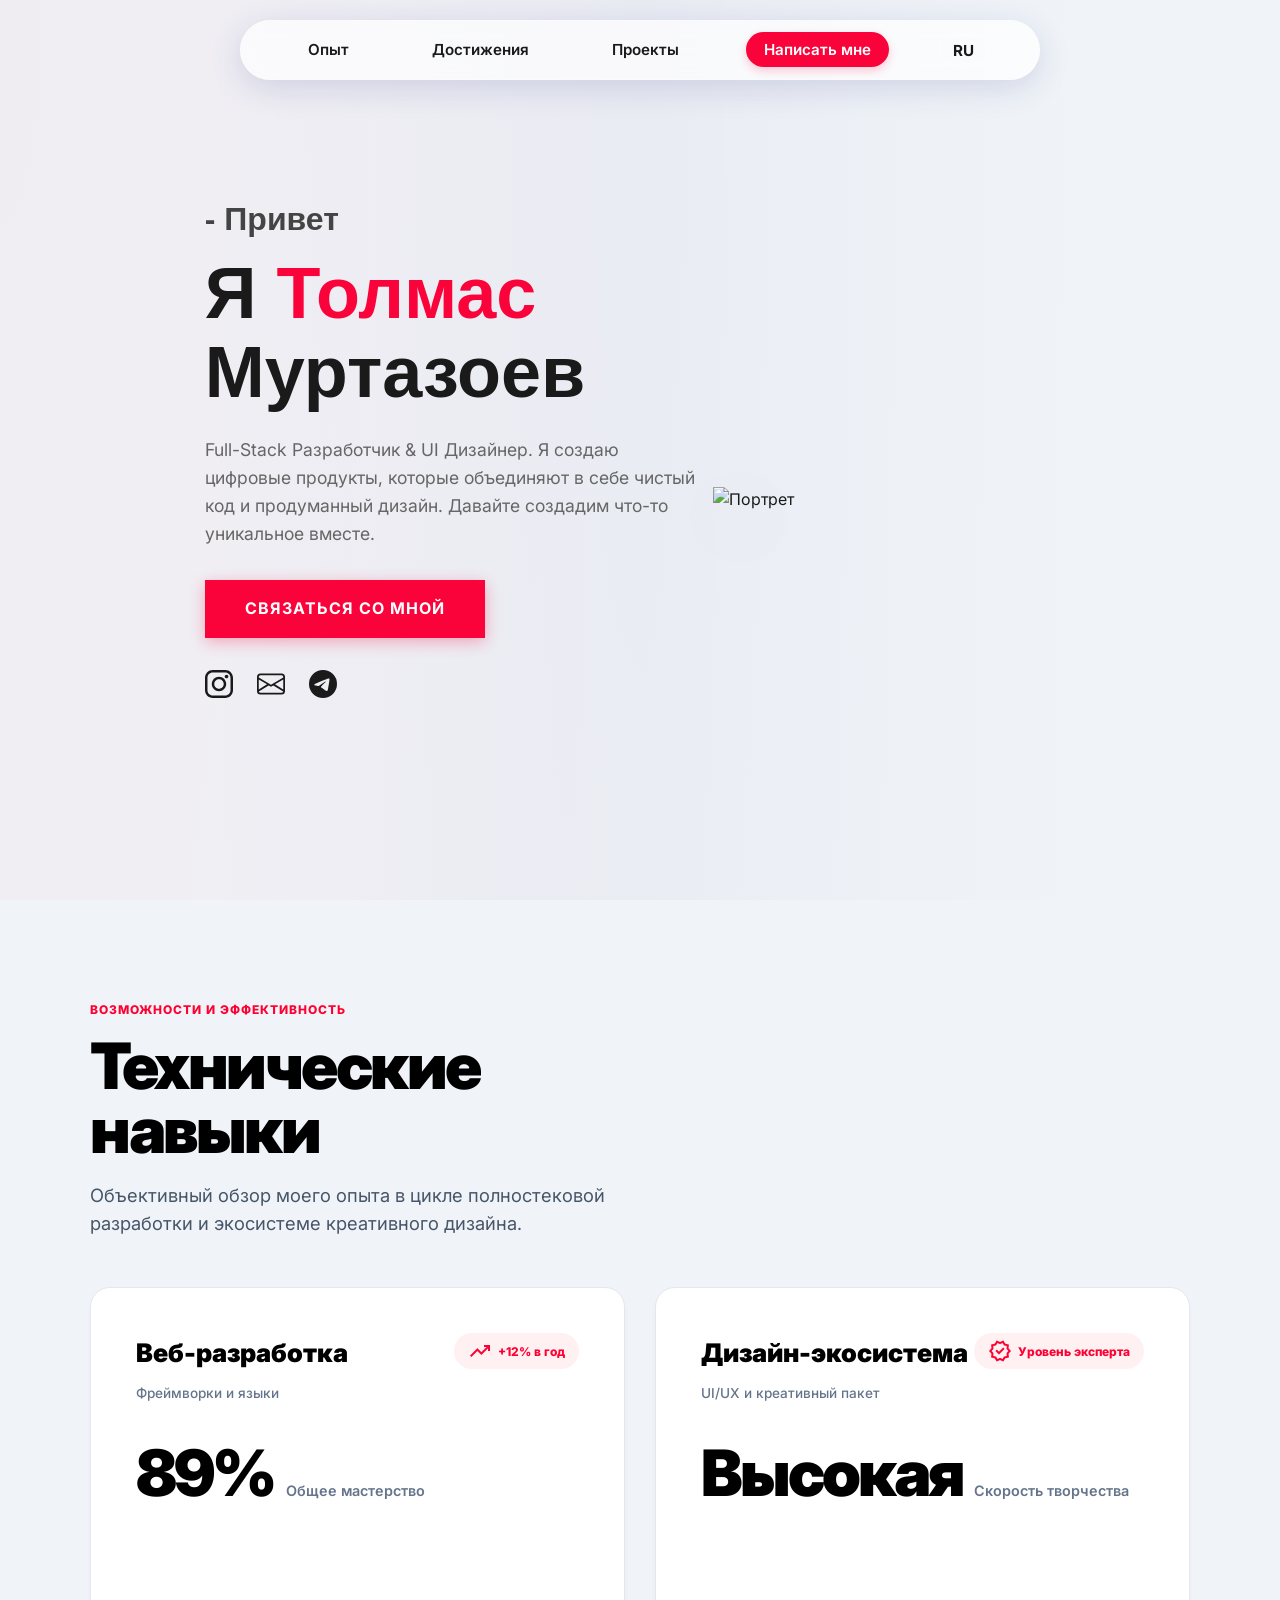
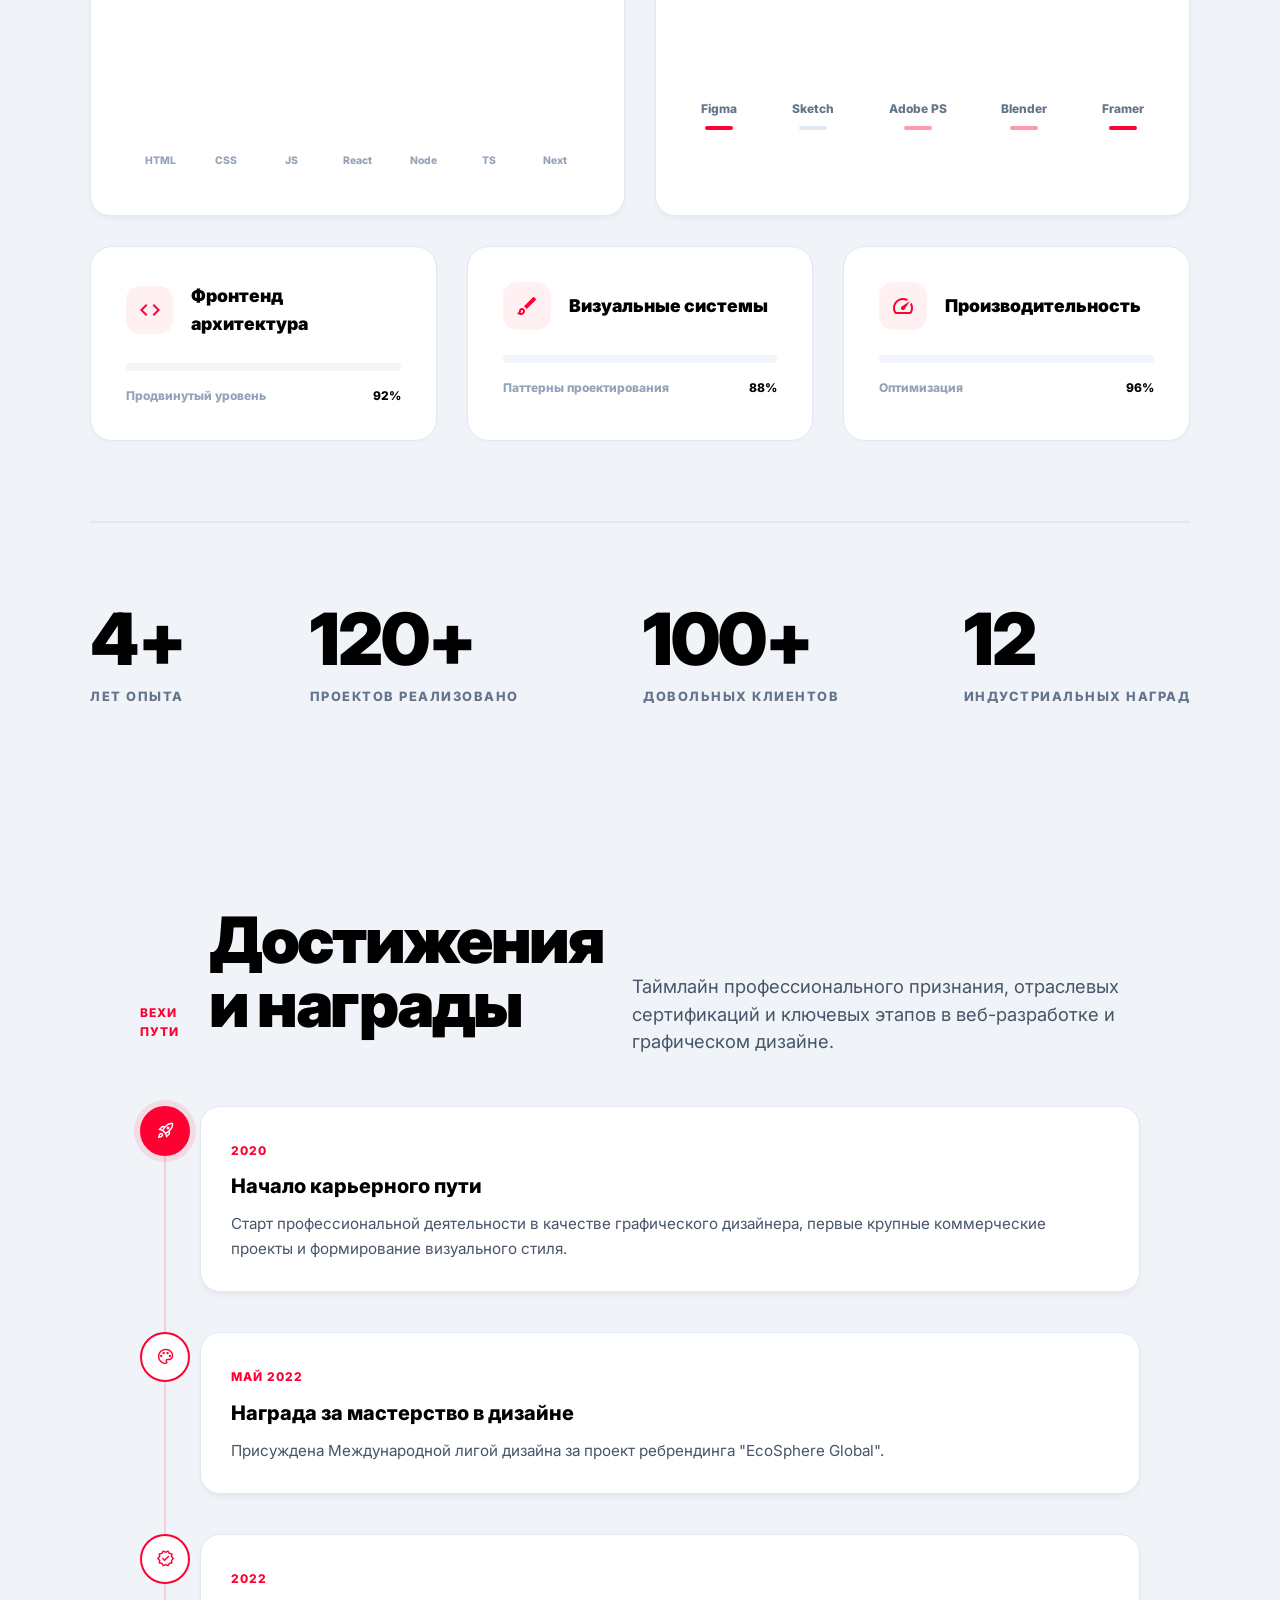
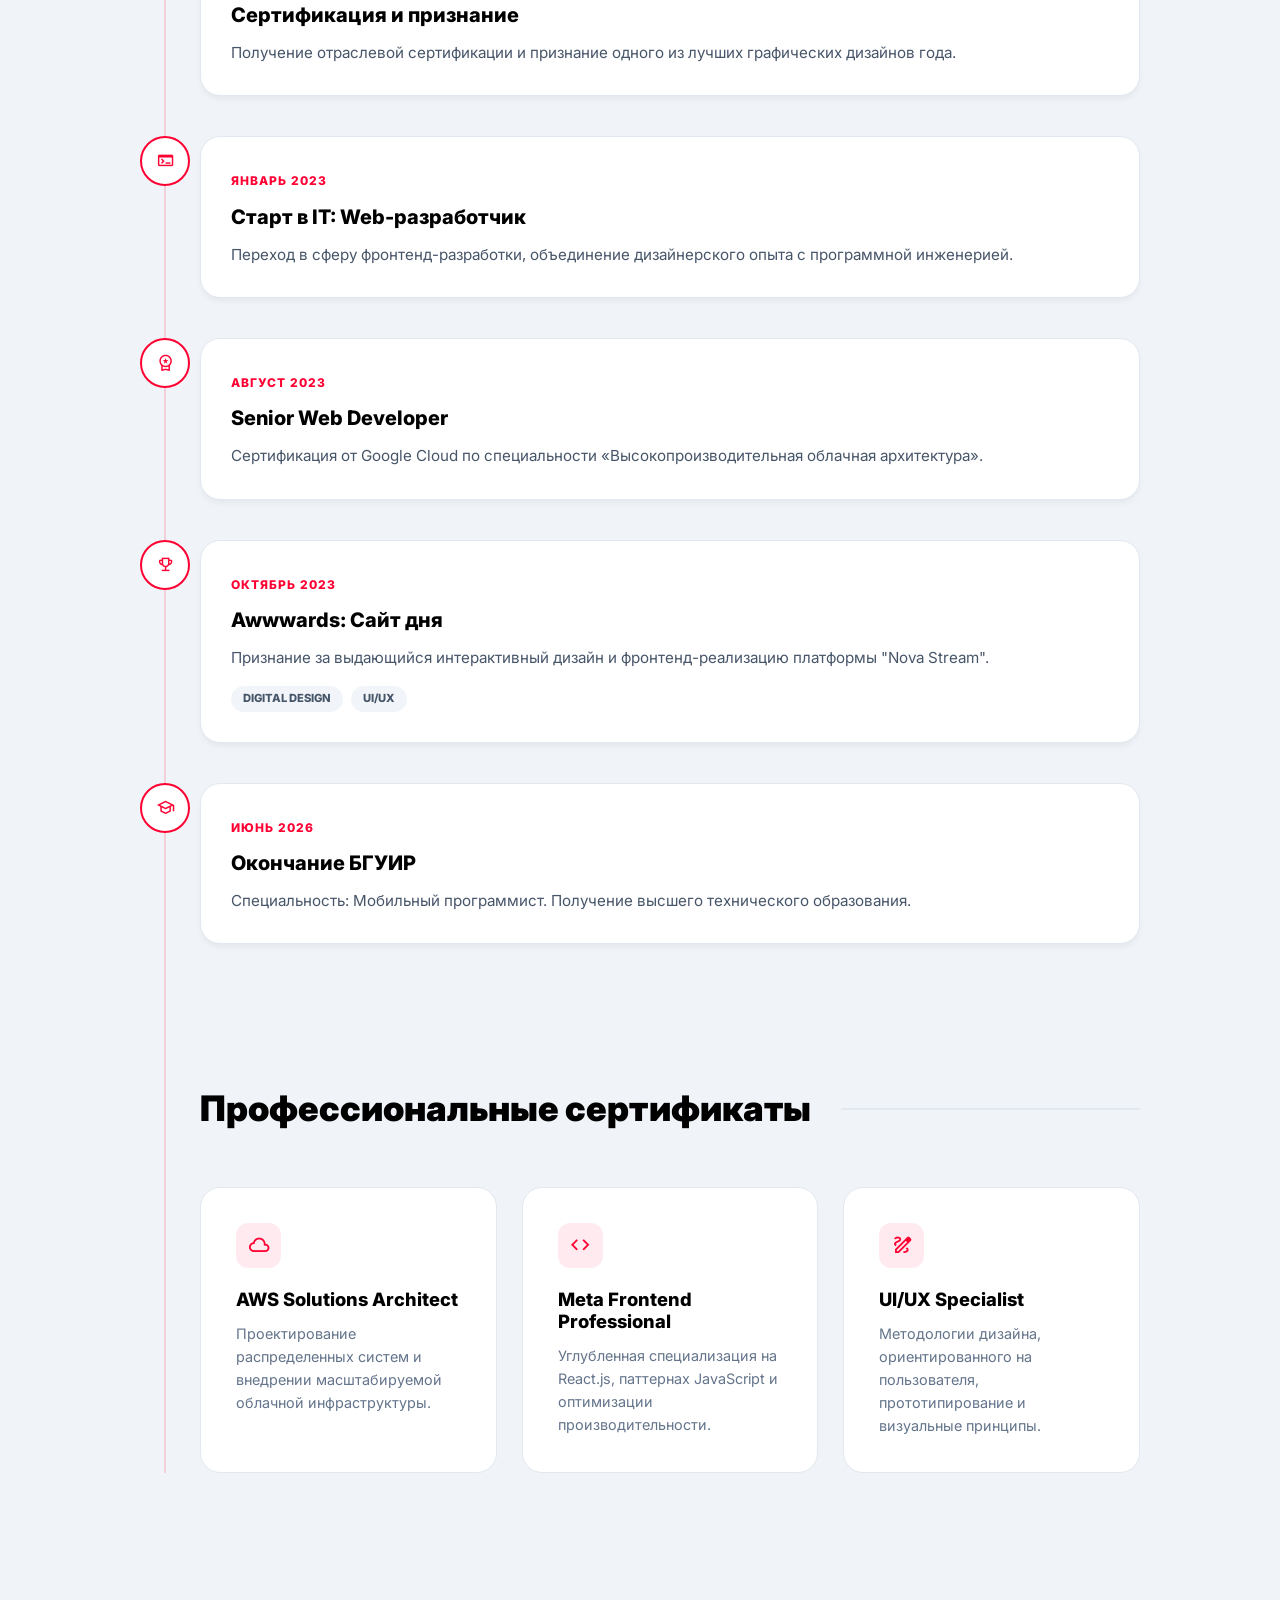
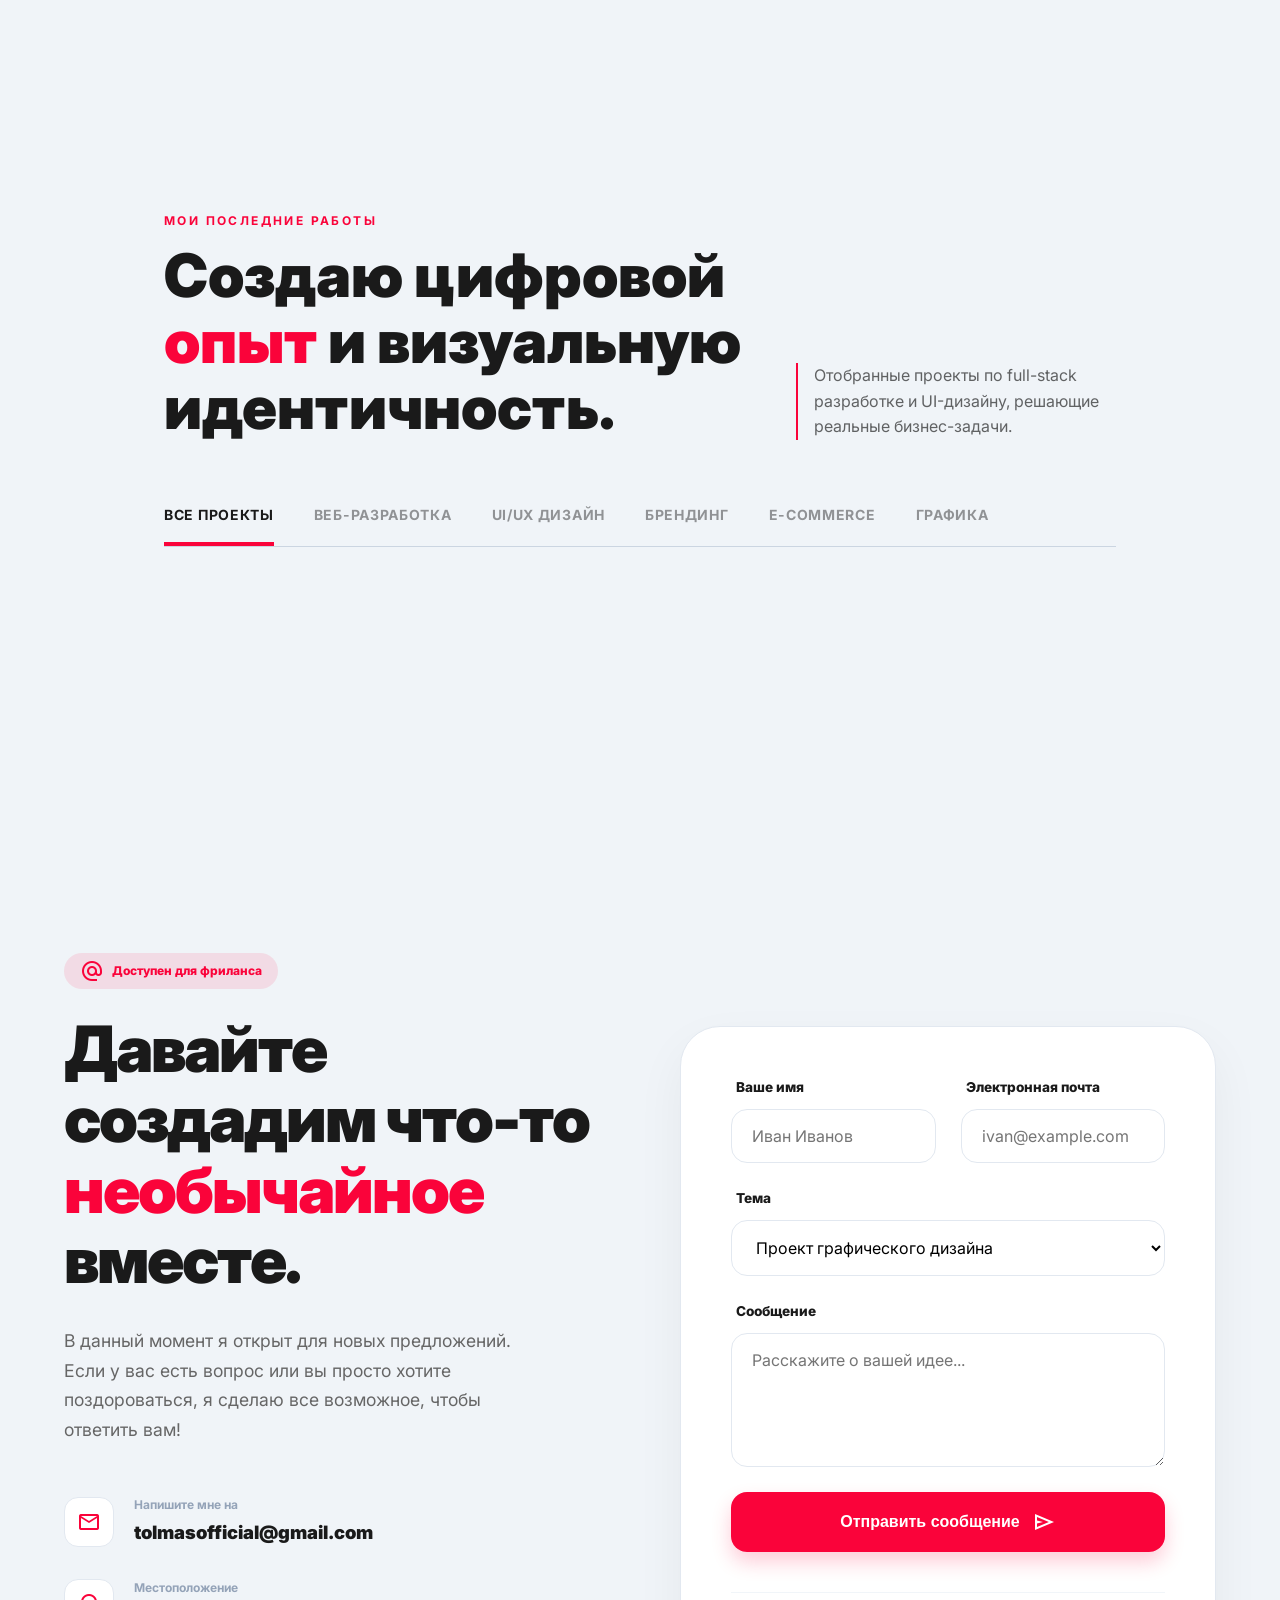
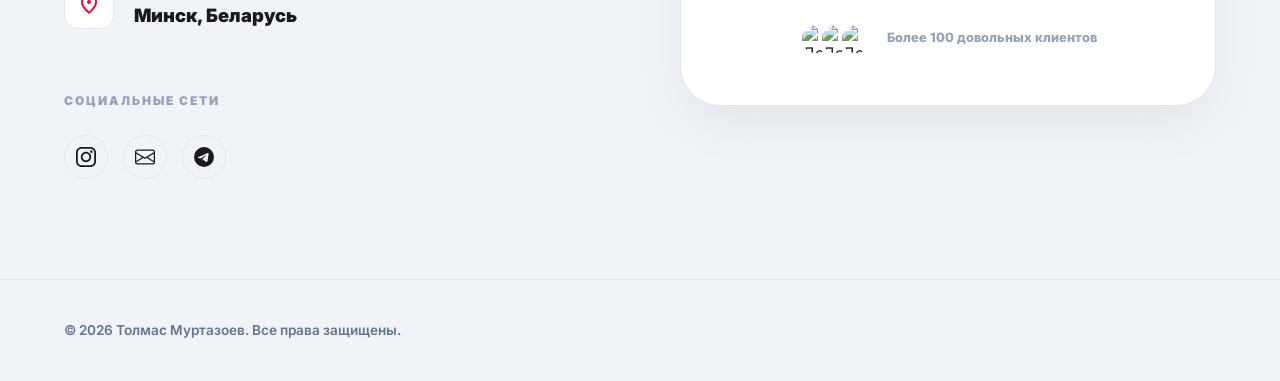
==== commit 20fd20f0: "Optimize project: fix security, clean CSS, add SEO files - Move Telegram bot token to config.js (git" ====
--- a/index.html
+++ b/index.html
@@ -4,8 +4,6 @@
 <head>
     <meta charset="UTF-8">
     <meta name="viewport" content="width=device-width, initial-scale=1.0">
-    <meta name="google-site-verification" content="google7463e6ff29c607f5" />
-
     <!-- SEO Meta Tags -->
     <meta name="description"
         content="Толмас Муртазоев — Full-Stack Разработчик & UI Дизайнер. Профессиональная веб-разработка, UX/UI дизайн и создание цифровых продуктов.">
@@ -15,11 +13,17 @@
 
     <!-- Open Graph / Social Media -->
     <meta property="og:type" content="website">
+    <meta property="og:url" content="https://tolmas07.github.io/">
     <meta property="og:title" content="Толмас Муртазоев | Portfolio">
     <meta property="og:description"
         content="Профессиональная веб-разработка и дизайн интерфейсов. Давайте создадим что-то уникальное.">
     <meta property="og:image"
-        content="https://instagram.fhel6-1.fna.fbcdn.net/v/t51.2885-19/466669931_495570893529345_5839841808605417835_n.jpg">
+        content="https://tolmas07.github.io/images/og-image.jpg">
+
+    <!-- Twitter Card -->
+    <meta name="twitter:card" content="summary_large_image">
+    <meta name="twitter:title" content="Толмас Муртазоев | Portfolio">
+    <meta name="twitter:description" content="Full-Stack Разработчик & UI Дизайнер">
     <meta name="yandex-verification" content="276cc79b5246dd44" />
     <!-- Favicon -->
     <link rel="canonical" href="https://tolmas07.github.io/" />
@@ -35,6 +39,7 @@
     <link rel="stylesheet" href="style.css">
     <meta name="google-site-verification" content="5u6jbwaQdCfqizhgD_edO7kRr9rOVQYfF1VgNux6nBk" />
     <script src="translations.js" defer></script>
+    <script src="config.js"></script>
 </head>
 
 <body>
@@ -70,7 +75,7 @@
                                 d="M129.921,28.251c-2.89,0-5.729,1.17-7.77,3.22c-2.05,2.04-3.22,4.88-3.22,7.76c0,2.9,1.17,5.73,3.22,7.78c2.04,2.04,4.88,3.22,7.77,3.22c2.9,0,5.73-1.17,7.78-3.22c2.05-2.05,3.22-4.88,3.22-7.78c0-2.89-1.17-5.72-3.22-7.76C135.661,29.421,132.821,28.251,129.921,28.251z" />
                         </svg>
                     </a>
-                    <a href="tolmasofficial@gmail.com" aria-label="Email">
+                    <a href="mailto:tolmasofficial@gmail.com" aria-label="Email">
                         <svg xmlns="http://www.w3.org/2000/svg" fill="currentColor" viewBox="0 0 16 16">
                             <path
                                 d="M0 4a2 2 0 0 1 2-2h12a2 2 0 0 1 2 2v8a2 2 0 0 1-2 2H2a2 2 0 0 1-2-2zm2-1a1 1 0 0 0-1 1v.217l7 4.2 7-4.2V4a1 1 0 0 0-1-1zm13 2.383-4.708 2.825L15 11.105zm-.034 6.876-5.64-3.471L8 9.583l-1.326-.795-5.64 3.47A1 1 0 0 0 2 13h12a1 1 0 0 0 .966-.741M1 11.105l4.708-2.897L1 5.383z" />
@@ -493,7 +498,6 @@
                                 <label class="checkbox-label"><input type="checkbox" value="graphic"> <span
                                         data-i18n="modal-cat-graph">Графический
                                         дизайн</span></label>
-                                дизайн</label>
                             </div>
                         </div>
                     </div>
@@ -679,8 +683,11 @@
         // 4. Найдите бота @userinfobot (или @getmyid_bot), напишите ему любое слово. Он пришлет ваш Id (набор цифр). Вставьте его в ВАШ_CHAT_ID.
         // 5. ОБЯЗАТЕЛЬНО найдите вашего созданного бота в поиске Telegram и нажмите "Запустить" (чтобы он мог вам писать).
 
-        const TELEGRAM_BOT_TOKEN = '8285107850:AAEjkLjBAO_0FyTSk9EUkBxV0Axs0_pws8g';
-        const TELEGRAM_CHAT_ID = '1039005229';
+        // ВНИМАНИЕ: Для безопасности токен и ID вынесены в отдельный файл config.js
+        // Создайте файл config.js с переменными TELEGRAM_BOT_TOKEN и TELEGRAM_CHAT_ID
+        // config.js добавлен в .gitignore и НЕ попадает в репозиторий
+        const TELEGRAM_BOT_TOKEN = window.TELEGRAM_BOT_TOKEN || '';
+        const TELEGRAM_CHAT_ID = window.TELEGRAM_CHAT_ID || '';
 
         const contactForm = document.getElementById('contactForm');
         const formStatus = document.getElementById('formStatus');
--- a/style.css
+++ b/style.css
@@ -235,29 +235,6 @@
     object-fit: contain;
 }
 
-/* Section Divider */
-.shape-divider {
-    position: absolute;
-    bottom: -1px;
-    left: 0;
-    width: 100%;
-    overflow: hidden;
-    line-height: 0;
-    z-index: 10;
-}
-
-.shape-divider svg {
-    position: relative;
-    display: block;
-    width: calc(100% + 1.3px);
-    height: 80px;
-}
-
-.shape-divider .shape-fill {
-    fill: #F0F4F8;
-    /* Цвет фона следующей секции */
-}
-
 .nav-contact {
     background: var(--primary-color);
     color: var(--white) !important;
@@ -987,96 +964,6 @@
     font-size: 0.9rem;
     color: #64748B;
     line-height: 1.6;
-}
-
-/* =============================================
-   PORTFOLIO SECTION
-   ============================================= */
-.portfolio-section {
-    padding: 100px 5%;
-    background-color: #FFF;
-}
-
-.portfolio-section .container {
-    max-width: 1200px;
-    margin: 0 auto;
-}
-
-.portfolio-section .flex-row {
-    display: flex;
-    justify-content: space-between;
-    align-items: flex-start;
-    gap: 30px;
-}
-
-.portfolio-section .flex-row h2 {
-    font-size: clamp(2.5rem, 5vw, 4.2rem);
-    font-family: 'Inter', sans-serif;
-    font-weight: 950;
-    line-height: 1;
-    letter-spacing: -2.5px;
-    max-width: 600px;
-    color: #000;
-}
-
-.red-text {
-    color: #FF0033;
-}
-
-.side-note {
-    max-width: 300px;
-    font-size: 0.95rem;
-    color: #475569;
-    line-height: 1.7;
-    padding-top: 10px;
-}
-
-/* Filter Tabs */
-.filter-tabs {
-    display: flex;
-    gap: 10px;
-    margin-bottom: 40px;
-    flex-wrap: wrap;
-}
-
-.filter-tab {
-    padding: 10px 24px;
-    border-radius: 100px;
-    border: 1px solid #E2E8F0;
-    background: transparent;
-    color: #475569;
-    font-weight: 700;
-    font-size: 0.85rem;
-    text-decoration: none;
-    transition: var(--transition);
-    cursor: pointer;
-}
-
-.filter-tab:hover {
-    border-color: #FF0033;
-    color: #FF0033;
-}
-
-.filter-tab.active {
-    background: #FF0033;
-    color: white;
-    border-color: #FF0033;
-}
-
-
-
-/* Footer Styles */
-.final-footer {
-    padding: 60px 0;
-    text-align: center;
-    border-top: 1px solid #E2E8F0;
-    background-color: #F0F4F8;
-}
-
-.final-footer p {
-    color: #64748B;
-    font-size: 0.85rem;
-    font-weight: 700;
 }
 
 /* Update Responsive Styles */
@@ -1422,147 +1309,6 @@
     transform: translateX(8px);
 }
 
-/* CTA Section */
-.cta-section {
-    padding: 8rem 5%;
-    background-color: var(--bg-color);
-    display: flex;
-    flex-direction: column;
-    align-items: center;
-    text-align: center;
-}
-
-.cta-section h2 {
-    color: var(--text-color);
-    font-family: 'Inter', sans-serif;
-    font-size: clamp(2rem, 4vw, 2.5rem);
-    font-weight: 900;
-    margin-bottom: 1.5rem;
-    text-transform: uppercase;
-    letter-spacing: -1px;
-}
-
-.cta-section p {
-    color: rgba(0, 0, 0, 0.6);
-    margin-bottom: 2.5rem;
-    max-width: 600px;
-    font-size: 1.125rem;
-    font-weight: 500;
-}
-
-.cta-btns {
-    display: flex;
-    flex-direction: column;
-    gap: 1rem;
-    width: 100%;
-}
-
-@media (min-width: 640px) {
-    .cta-btns {
-        flex-direction: row;
-        width: auto;
-    }
-}
-
-.btn-primary {
-    display: flex;
-    align-items: center;
-    justify-content: center;
-    height: 3.5rem;
-    padding: 0 2.5rem;
-    background: var(--primary-color);
-    color: #fff;
-    font-weight: 700;
-    text-transform: uppercase;
-    letter-spacing: 0.1em;
-    text-decoration: none;
-    transition: all 0.3s ease;
-    box-shadow: 0 10px 15px -3px rgba(255, 0, 51, 0.2);
-}
-
-.btn-primary:hover {
-    background: #000;
-    color: #fff;
-}
-
-.btn-outline {
-    display: flex;
-    align-items: center;
-    justify-content: center;
-    height: 3.5rem;
-    padding: 0 2.5rem;
-    border: 2px solid var(--text-color);
-    color: var(--text-color);
-    font-weight: 700;
-    text-transform: uppercase;
-    letter-spacing: 0.1em;
-    text-decoration: none;
-    transition: all 0.3s ease;
-}
-
-.btn-outline:hover {
-    background: var(--text-color);
-    color: #fff;
-}
-
-/* Site Footer */
-.site-footer {
-    padding: 50px 5%;
-    background: var(--white);
-    border-top: 1px solid #E2E8F0;
-}
-
-.site-footer .container {
-    max-width: 1200px;
-    margin: 0 auto;
-    display: flex;
-    justify-content: space-between;
-    align-items: center;
-}
-
-.footer-logo {
-    display: flex;
-    align-items: center;
-    gap: 10px;
-    font-weight: 900;
-    text-transform: uppercase;
-    letter-spacing: 2px;
-    color: var(--text-color);
-}
-
-.footer-logo .material-symbols-outlined {
-    color: var(--primary-color);
-}
-
-.footer-links {
-    display: flex;
-    gap: 30px;
-}
-
-.footer-links a {
-    text-decoration: none;
-    color: var(--text-color);
-    font-size: 0.75rem;
-    font-weight: 800;
-    text-transform: uppercase;
-    letter-spacing: 1.5px;
-    transition: var(--transition);
-}
-
-.footer-links a:hover {
-    color: var(--primary-color);
-}
-
-.copyright {
-    color: #94A3B8;
-    font-size: 0.65rem;
-    font-weight: 800;
-    text-transform: uppercase;
-    letter-spacing: 1px;
-}
-
-
-
 /* =============================================
    ADMIN PORTFOLIO SYSTEM
    ============================================= */
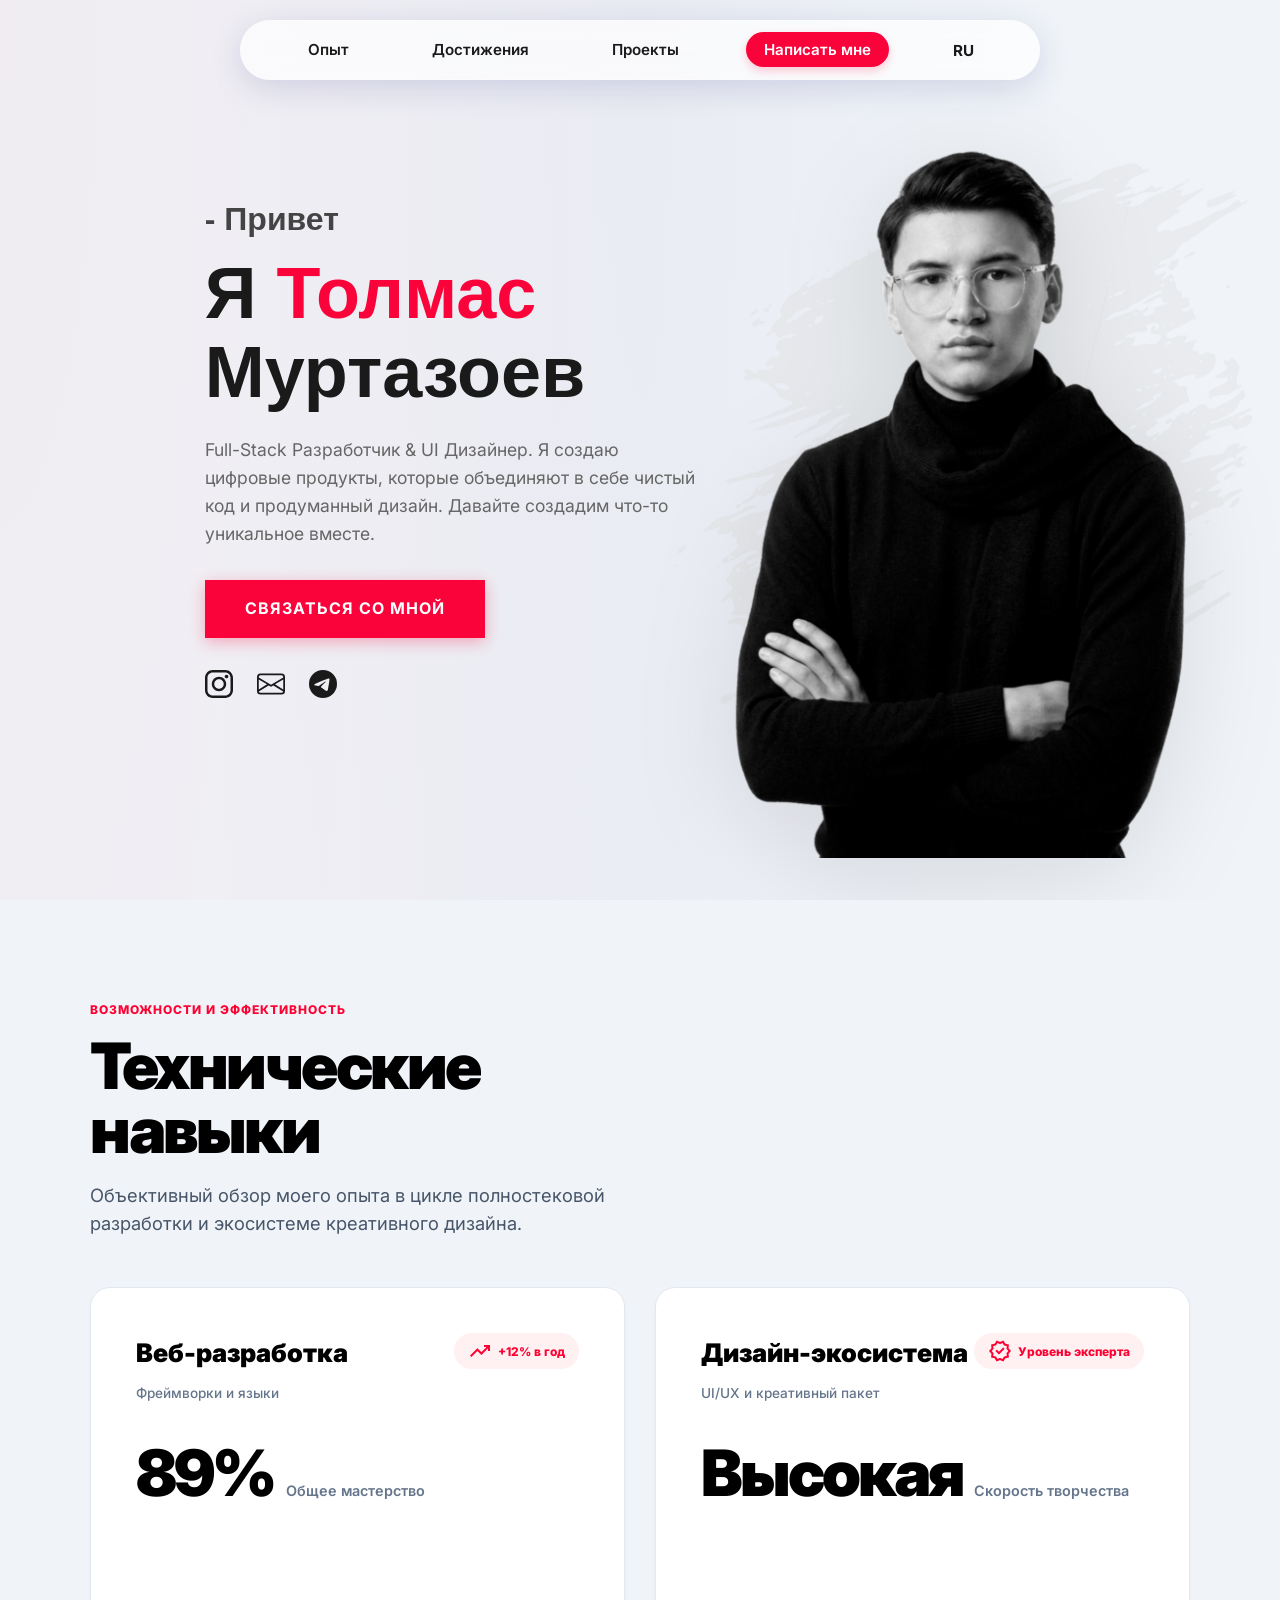
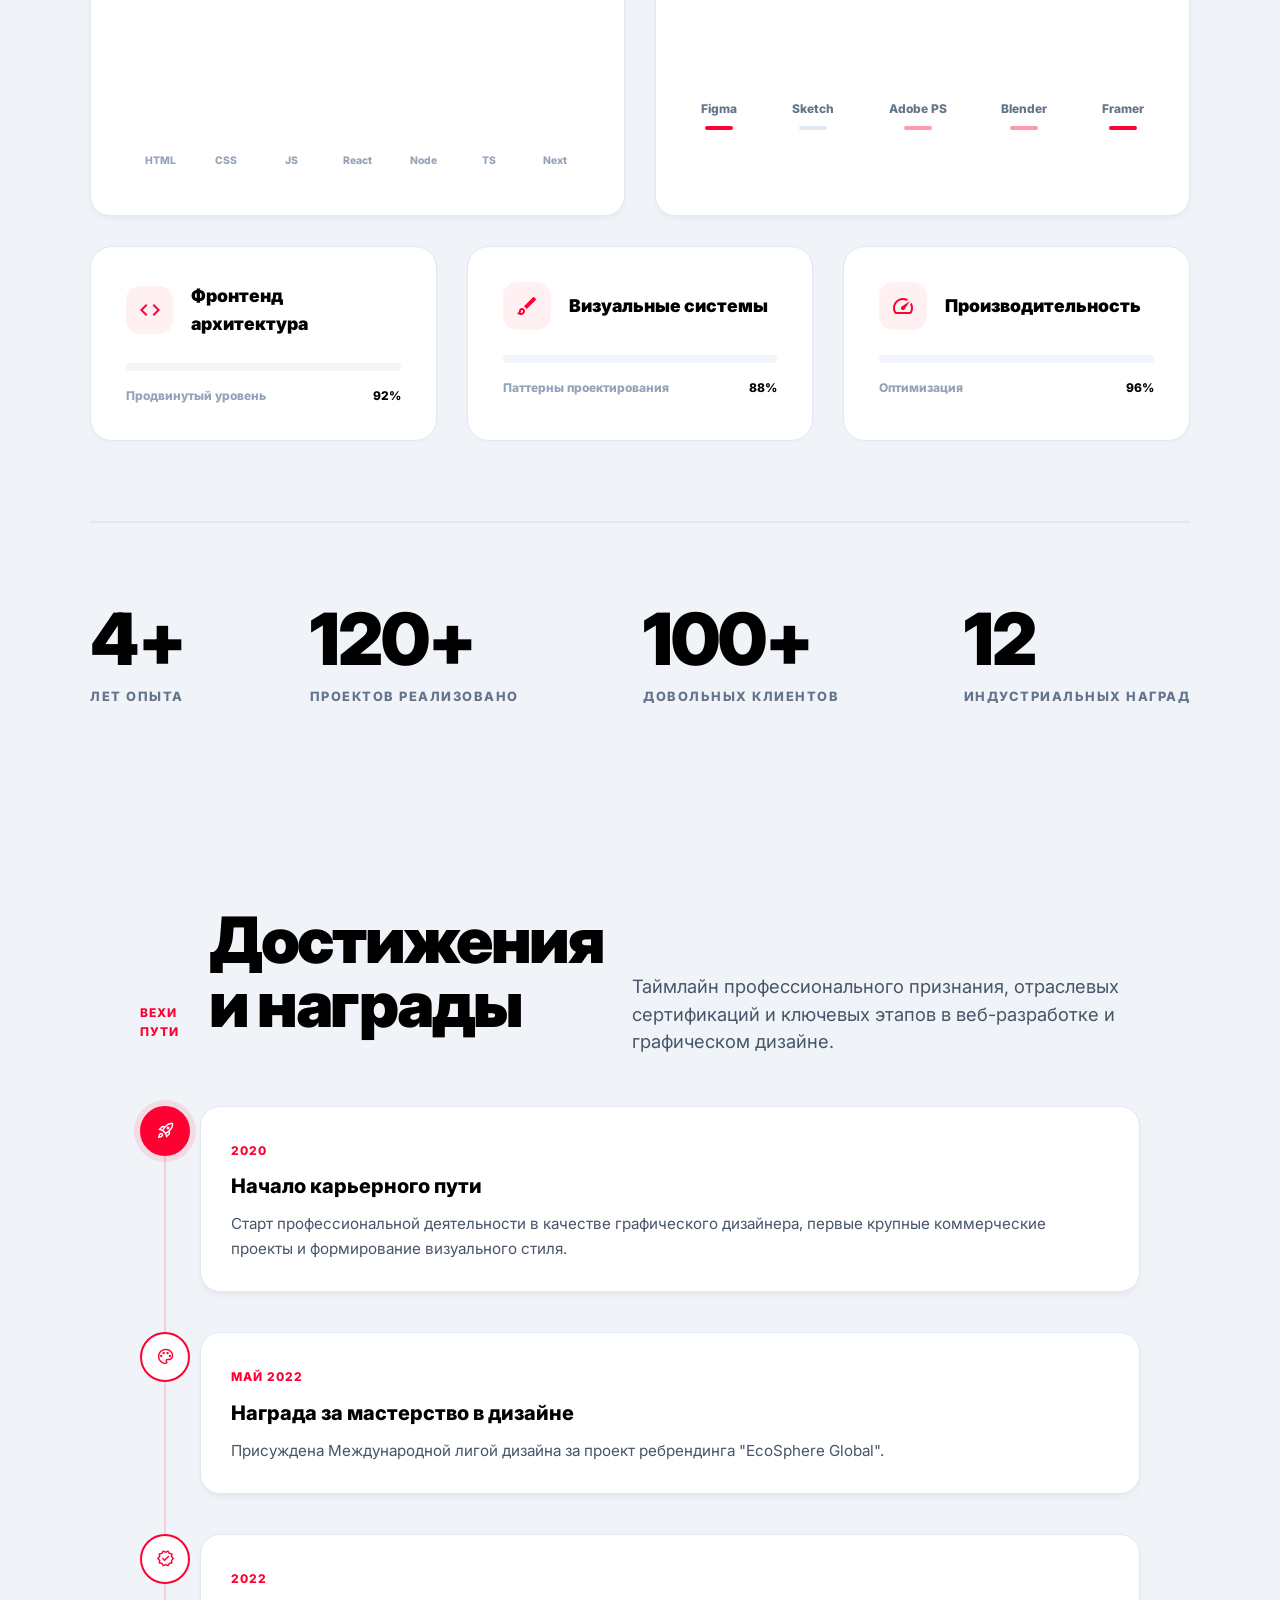
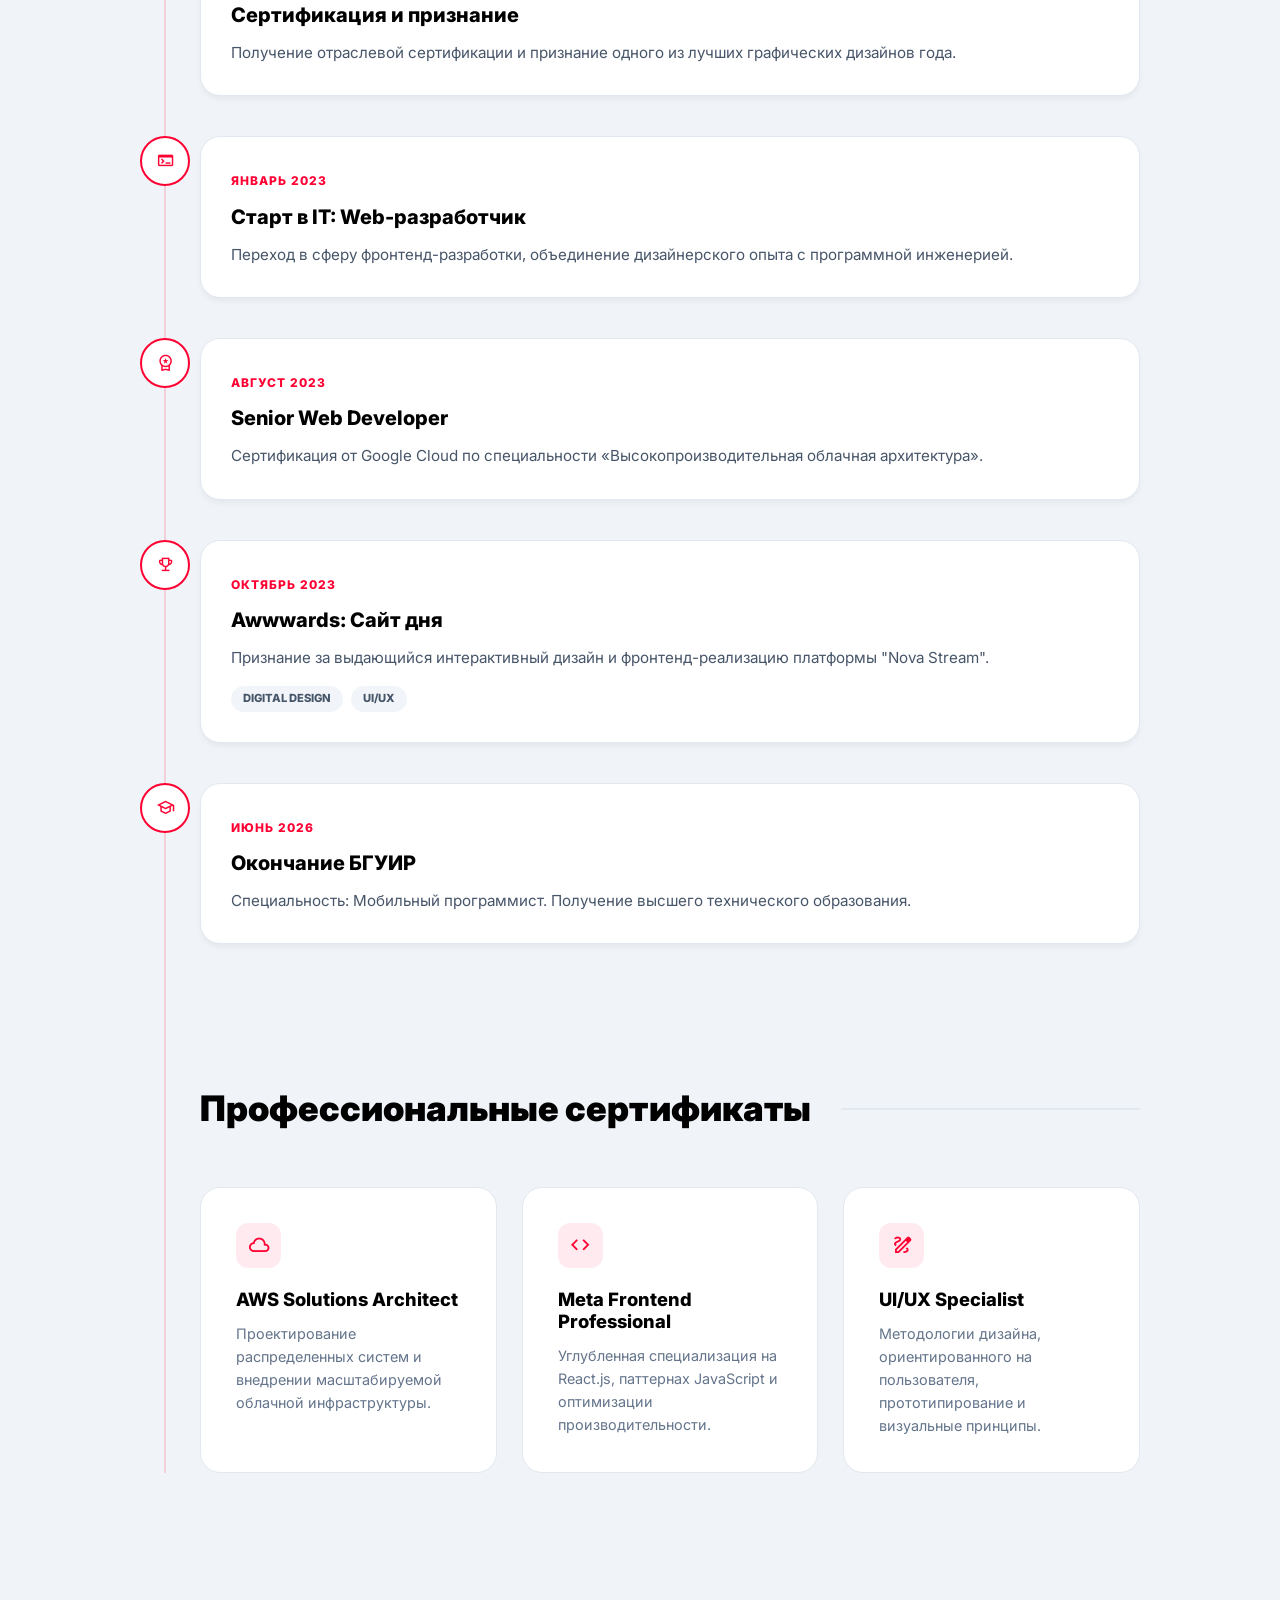
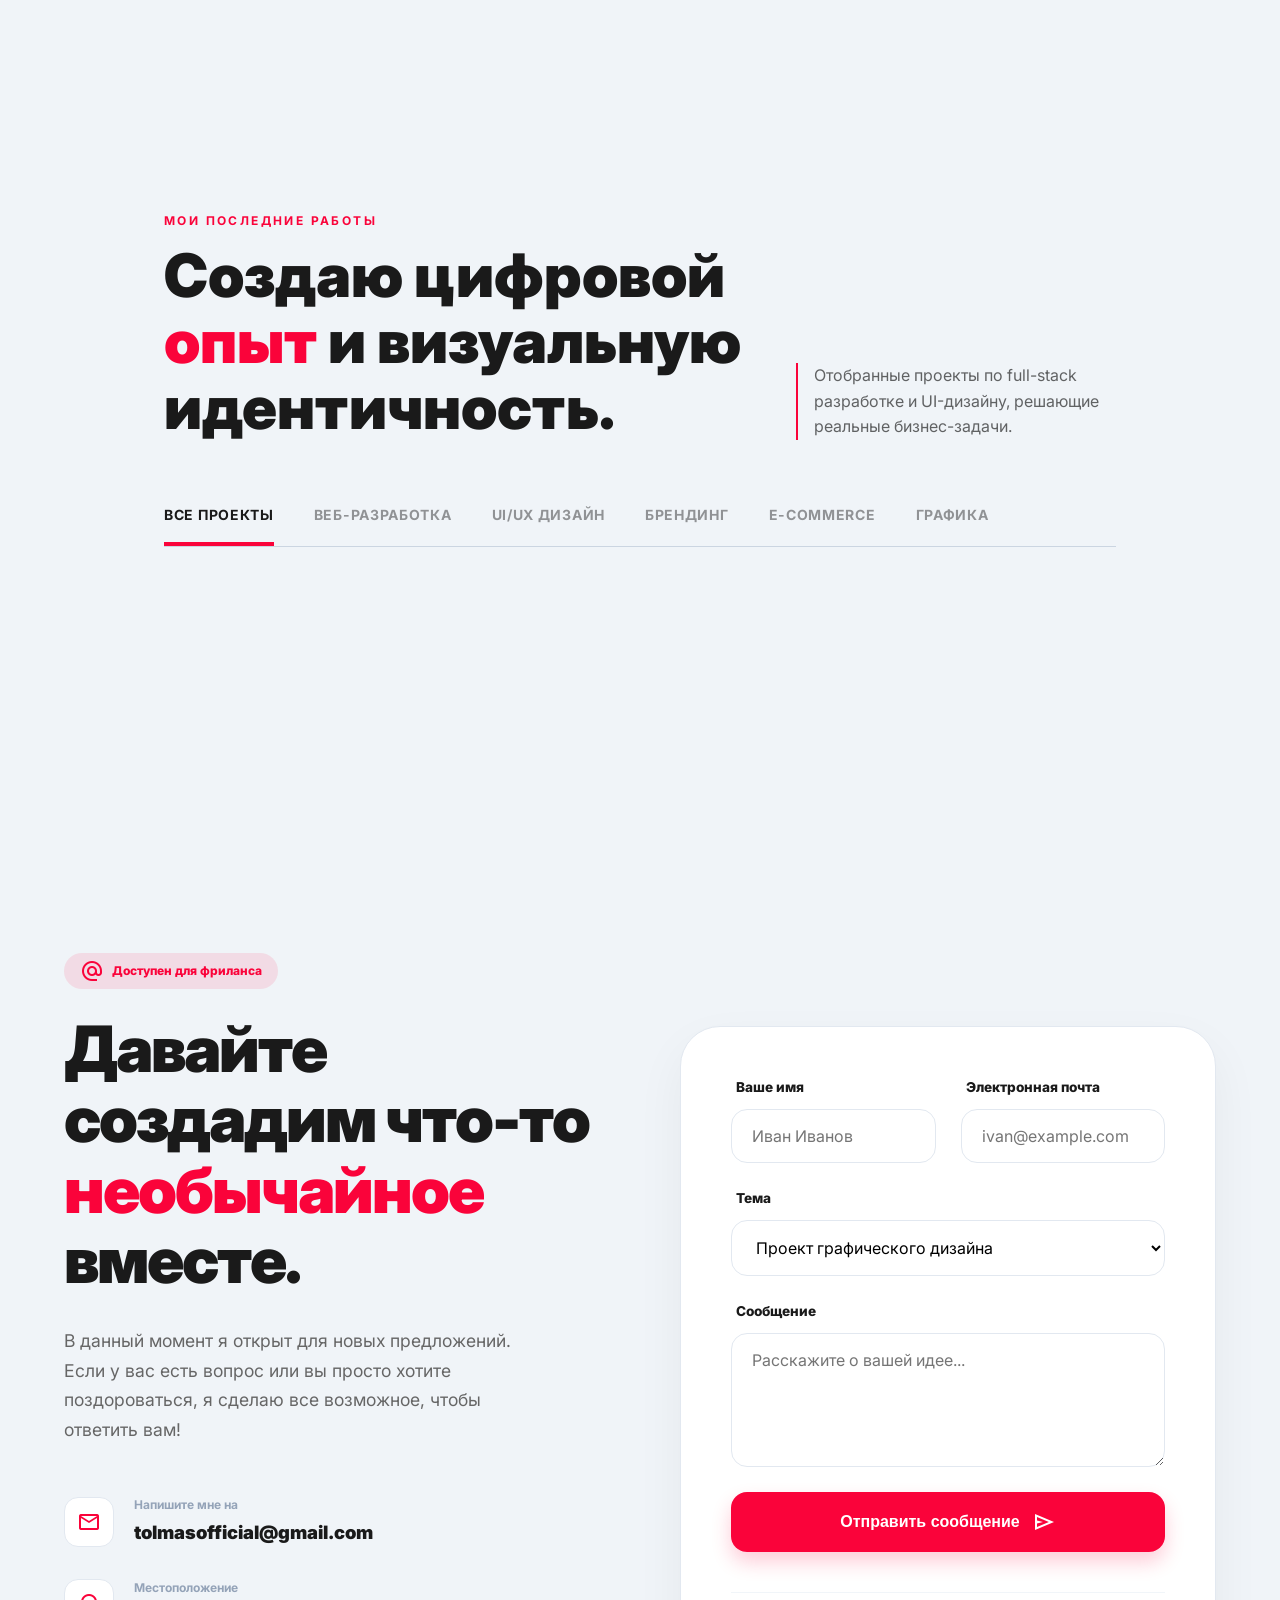
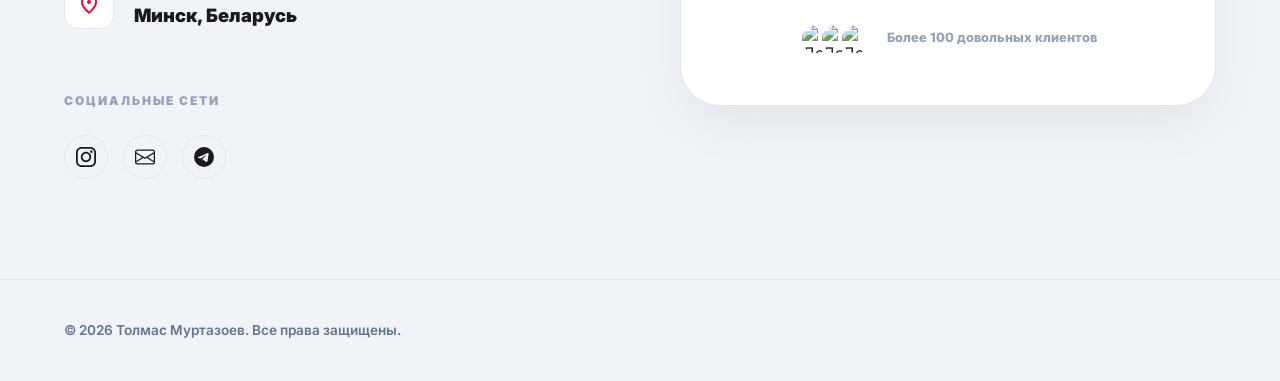
==== commit 706b88b4: "Cleanup: rename images, remove unused files - Rename IMG_060092 1 1.svg -> portrait.svg - Rename bla" ====
--- a/index.html
+++ b/index.html
@@ -27,7 +27,7 @@
     <meta name="yandex-verification" content="276cc79b5246dd44" />
     <!-- Favicon -->
     <link rel="canonical" href="https://tolmas07.github.io/" />
-    <link rel="icon" type="image/svg+xml" href="images/IMG_060092 1 1.svg">
+    <link rel="icon" type="image/svg+xml" href="images/portrait.svg">
     <title>Толмас Муртазоев | Portfolio</title>
     <!-- Modern Fonts -->
     <link rel="preconnect" href="https://fonts.googleapis.com">
@@ -91,9 +91,9 @@
             </div>
             <div class="hero-visuals">
                 <img class="fon"
-                    src="images/black-staine-brush-grunge-banner-hand-drawn-splash-grunge-badge-brush-hand-drawn-black-free-png 2.svg"
+                    src="images/hero-bg.svg"
                     alt="">
-                <img class="portret" src="images/IMG_060092 1 1.svg" alt="Портрет">
+                <img class="portret" src="images/portrait.svg" alt="Портрет">
             </div>
 
 
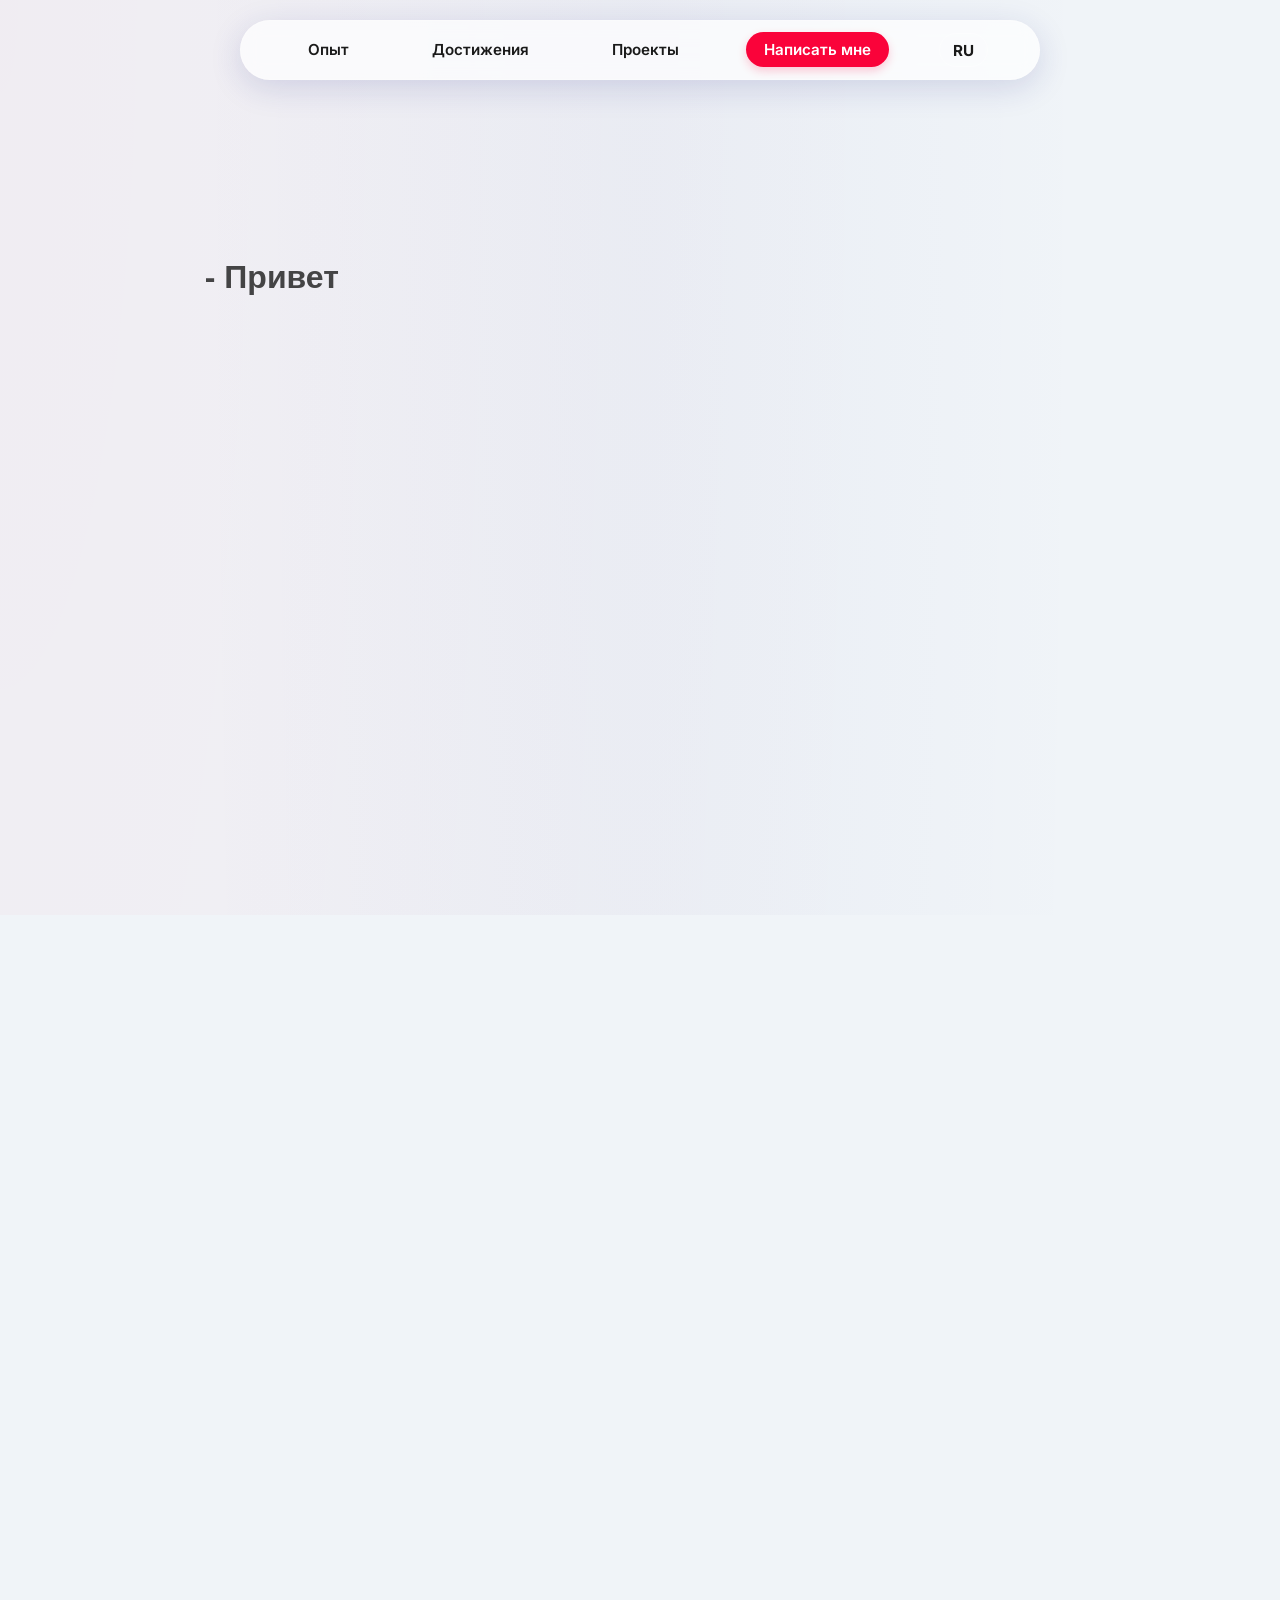
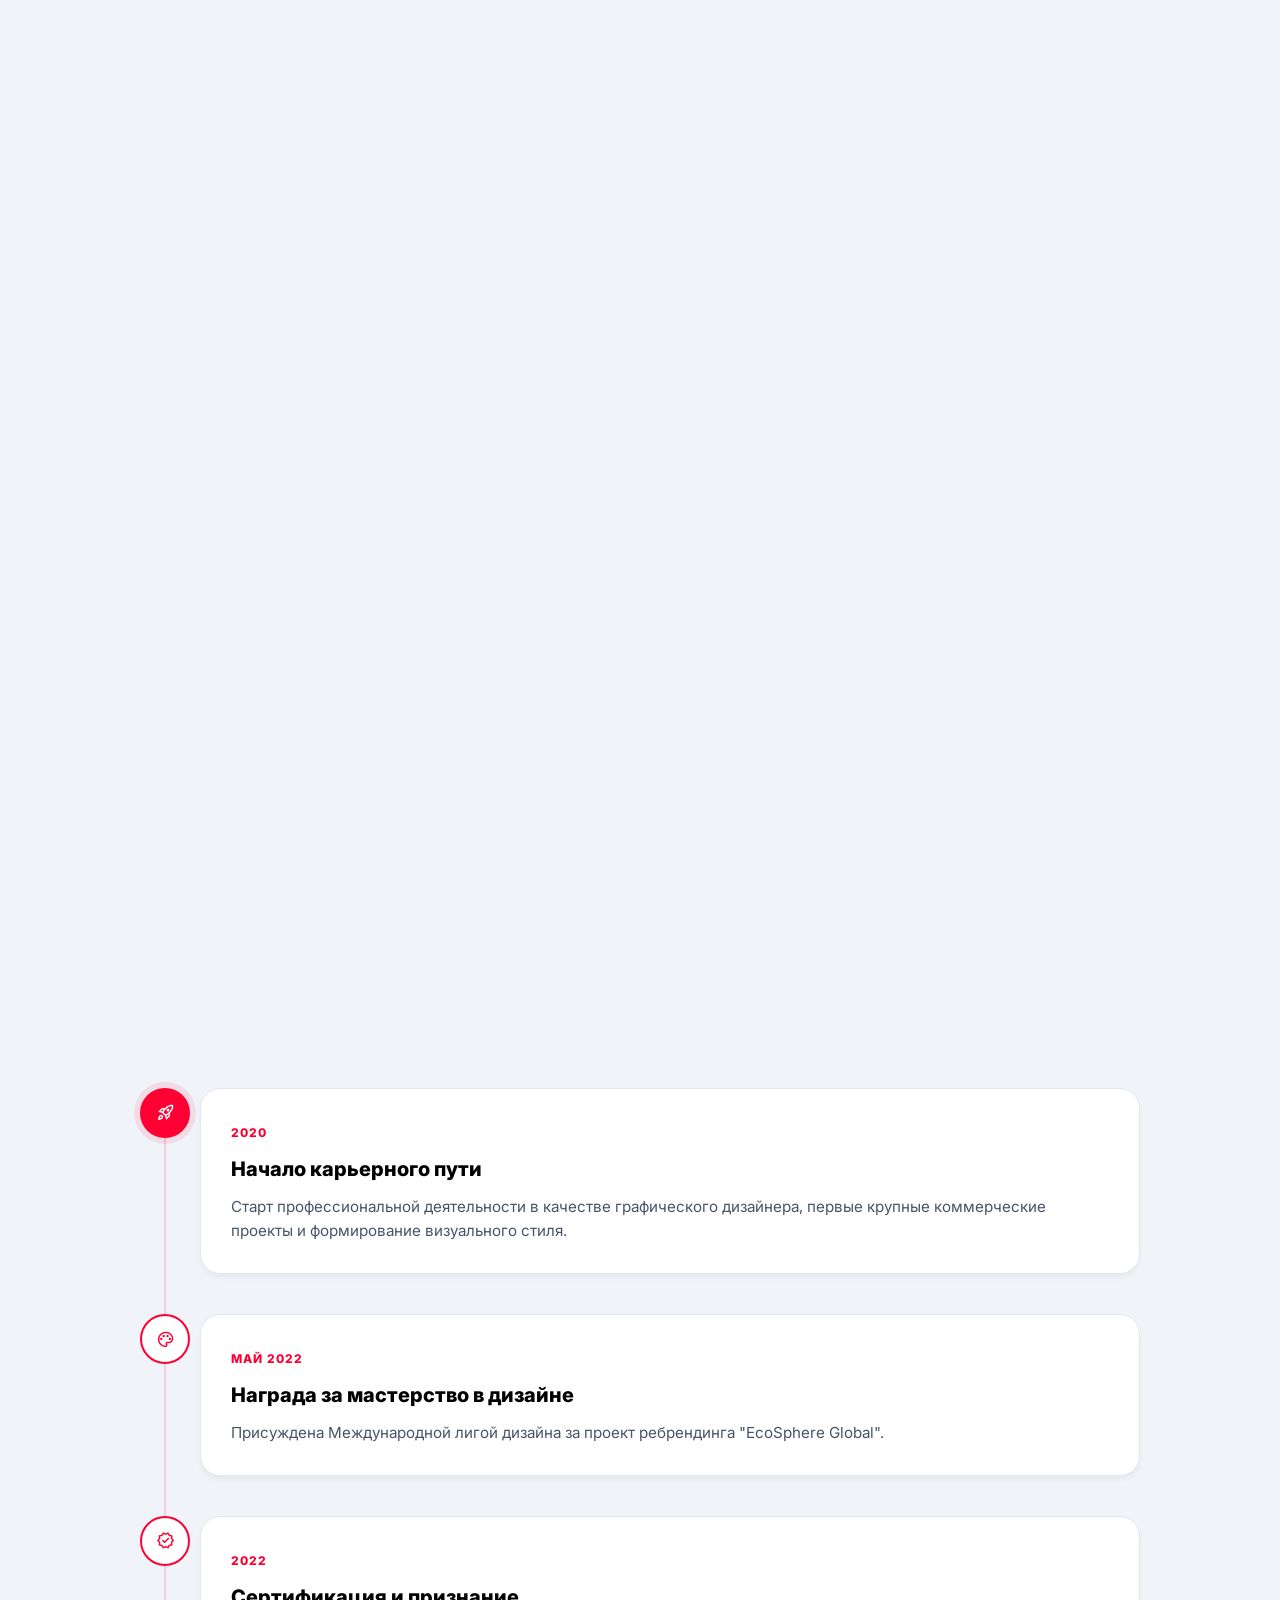
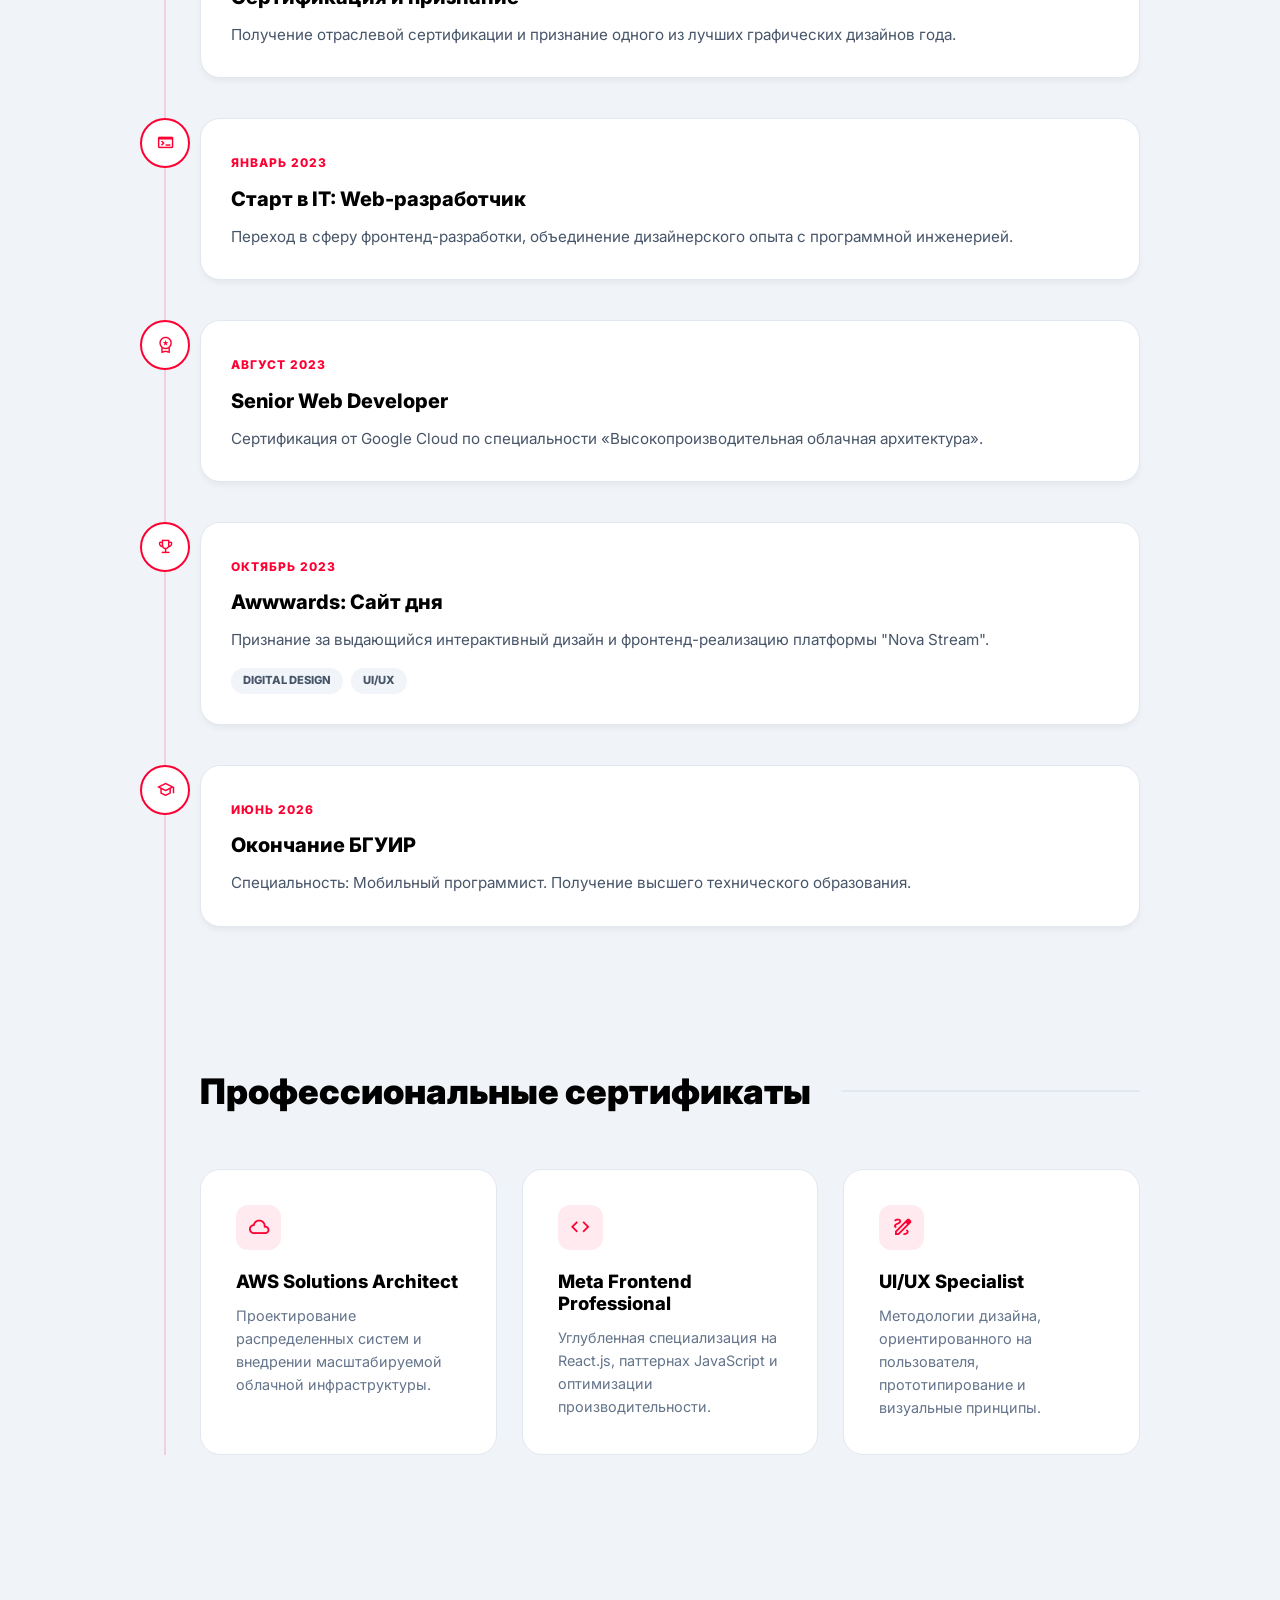
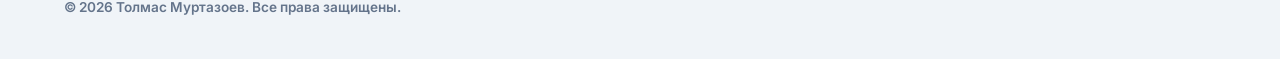
==== commit cae5861d: "Improve animations, optimize code, fix section transitions" ====
--- a/index.html
+++ b/index.html
@@ -58,13 +58,13 @@
     <main>
         <section id="section1">
             <div class="content">
-                <h2 class="h2" data-i18n="hero-greet">- Привет</h2>
-                <h1 class="h1" data-i18n="hero-title">Я <span class="red-text">Толмас</span> Муртазоев</h1>
-                <p class="bio" data-i18n="hero-desc">Full-Stack Разработчик & UI Дизайнер. Я создаю цифровые продукты,
+                <h2 class="h2 hero-enter" style="--hero-delay: 0.1s" data-i18n="hero-greet">- Привет</h2>
+                <h1 class="h1 hero-enter" style="--hero-delay: 0.25s" data-i18n="hero-title">Я <span class="red-text">Толмас</span> Муртазоев</h1>
+                <p class="bio hero-enter" style="--hero-delay: 0.4s" data-i18n="hero-desc">Full-Stack Разработчик & UI Дизайнер. Я создаю цифровые продукты,
                     которые объединяют в
                     себе чистый код и продуманный дизайн. Давайте создадим что-то уникальное вместе.</p>
-                <a href="mailto:tolmasofficial@gmail.com" class="button" data-i18n="hero-btn">связаться со мной</a>
-                <div class="social-icons">
+                <a href="mailto:tolmasofficial@gmail.com" class="button hero-enter" style="--hero-delay: 0.55s" data-i18n="hero-btn">связаться со мной</a>
+                <div class="social-icons hero-enter" style="--hero-delay: 0.7s">
                     <a href="https://www.instagram.com/tolmas_prvt/" target="_blank" aria-label="Instagram">
                         <svg xmlns="http://www.w3.org/2000/svg" viewBox="0 0 169.063 169.063" fill="currentColor">
                             <path
@@ -89,7 +89,7 @@
                     </a>
                 </div>
             </div>
-            <div class="hero-visuals">
+            <div class="hero-visuals hero-enter" style="--hero-delay: 0.3s">
                 <img class="fon"
                     src="images/hero-bg.svg"
                     alt="">
@@ -102,7 +102,7 @@
         <!-- Section 2: Technical Skills -->
         <section id="section2" class="skills-section">
             <div class="container">
-                <div class="section-header">
+                <div class="section-header reveal">
                     <div class="header-text">
                         <span class="tag" data-i18n="skills-tag">Возможности и эффективность</span>
                         <h2 data-i18n="skills-title">Технические навыки</h2>
@@ -113,7 +113,7 @@
 
                 </div>
 
-                <div class="main-skills-grid">
+                <div class="main-skills-grid stagger-children reveal">
                     <!-- Web Development Card -->
                     <div class="skill-card">
                         <div class="card-header">
@@ -206,7 +206,7 @@
                     </div>
                 </div>
 
-                <div class="mini-grid">
+                <div class="mini-grid stagger-children reveal">
                     <div class="mini-card">
                         <div class="mini-top">
                             <div class="icon-box"><span class="material-symbols-outlined">code</span></div>
@@ -242,7 +242,7 @@
                     </div>
                 </div>
 
-                <div id="metrics" class="metrics-footer">
+                <div id="metrics" class="metrics-footer reveal">
                     <div class="metric">
                         <span class="m-num">4+</span>
                         <span class="m-label" data-i18n="metric-yoe">ЛЕТ ОПЫТА</span>
@@ -266,12 +266,13 @@
         <!-- Section 3: Milestones (Achievements) -->
         <section id="achievements" class="timeline-section">
             <div class="container">
-                <div class="section-header">
-                    <span class="tag" data-i18n="achieve-tag">Вехи пути</span>
-                    <h2 data-i18n="achieve-title">Достижения и награды</h2>
-                    <p data-i18n="achieve-desc">Таймлайн профессионального признания, отраслевых сертификаций и ключевых
-                        этапов в веб-разработке
-                        и графическом дизайне.</p>
+                <div class="section-header reveal">
+                    <div class="header-text">
+                        <h2 data-i18n="achieve-title">Достижения и награды</h2>
+                        <p data-i18n="achieve-desc">Таймлайн профессионального признания, отраслевых сертификаций и
+                            ключевых этапов в веб-разработке и графическом дизайне.</p>
+                        <span class="tag" style="margin-top: 15px;" data-i18n="achieve-tag">Вехи пути</span>
+                    </div>
                 </div>
 
                 <div class="timeline-container">
@@ -414,7 +415,7 @@
         <!-- Section 4: Portfolio -->
         <section id="portfolio" class="portfolio-section">
             <div class="container">
-                <div class="portfolio-header">
+                <div class="portfolio-header reveal">
                     <span class="portfolio-tag" data-i18n="port-tag">Мои последние работы</span>
                     <div class="flex-row">
                         <h2 data-i18n="port-title">Создаю цифровой <span class="red-text">опыт</span> и визуальную
@@ -438,7 +439,7 @@
                     </div>
                 </div>
 
-                <div class="filter-tabs">
+                <div class="filter-tabs reveal">
                     <a href="#" class="filter-tab active" data-category="all" data-i18n="filter-all">Все проекты</a>
                     <a href="#" class="filter-tab" data-category="web" data-i18n="filter-web">Веб-разработка</a>
                     <a href="#" class="filter-tab" data-category="design" data-i18n="filter-design">UI/UX Дизайн</a>
@@ -524,7 +525,7 @@
         <!-- Section 5: Contact -->
         <section id="contact" class="contact-section">
             <div class="container">
-                <div class="contact-left">
+                <div class="contact-left reveal-left">
                     <div class="contact-badge" data-i18n="contact-tag">
                         <span class="material-symbols-outlined">alternate_email</span>
                         Доступен для фриланса
@@ -591,7 +592,7 @@
                     </div>
                 </div>
 
-                <div class="contact-right">
+                <div class="contact-right reveal-right">
                     <div class="form-card">
                         <form class="contact-form" id="contactForm">
                             <div class="form-row">
@@ -651,44 +652,93 @@
     </footer>
 
     <script type="module">
-        // Инициализируем наблюдатель для анимаций при скролле
-        const observerOptions = {
-            root: null,
-            rootMargin: '0px',
-            threshold: 0.15
-        };
-
-        const animationObserver = new IntersectionObserver((entries) => {
+        // ===== Universal Scroll Reveal System =====
+        const revealObserver = new IntersectionObserver((entries) => {
             entries.forEach(entry => {
                 if (entry.isIntersecting) {
-                    entry.target.classList.add('animate');
-                } else {
-                    entry.target.classList.remove('animate');
+                    entry.target.classList.add('visible');
                 }
             });
-        }, observerOptions);
+        }, { threshold: 0.12, rootMargin: '0px 0px -40px 0px' });
+
+        document.querySelectorAll('.reveal, .reveal-left, .reveal-right, .reveal-scale, .stagger-children, .hero-enter').forEach(el => {
+            revealObserver.observe(el);
+        });
+
+        // Timeline items — add reveal dynamically with stagger
+        document.querySelectorAll('.timeline-item').forEach((item, i) => {
+            item.classList.add('reveal');
+            item.style.transitionDelay = `${i * 0.12}s`;
+            revealObserver.observe(item);
+        });
+
+        // ===== Skills Section Animation Observer =====
+        const skillsObserver = new IntersectionObserver((entries) => {
+            entries.forEach(entry => {
+                entry.target.classList.toggle('animate', entry.isIntersecting);
+            });
+        }, { threshold: 0.15 });
 
         const skillsSection = document.querySelector('#section2');
-        if (skillsSection) {
-            animationObserver.observe(skillsSection);
+        if (skillsSection) skillsObserver.observe(skillsSection);
+
+        // ===== Counter Animation for Metrics =====
+        function animateCounter(el, target, suffix = '') {
+            const duration = 2000;
+            const start = performance.now();
+            const numTarget = parseInt(target);
+
+            function update(now) {
+                const progress = Math.min((now - start) / duration, 1);
+                const eased = 1 - Math.pow(1 - progress, 3);
+                el.textContent = Math.floor(numTarget * eased) + suffix;
+                if (progress < 1) requestAnimationFrame(update);
+            }
+            requestAnimationFrame(update);
         }
 
-        // =============================================
-        // ОТПРАВКА ЗАЯВОК В ТЕЛЕГРАМ (Надежный вариант для тестов на локальном ПК)
-        // =============================================
-        // ИНСТРУКЦИЯ:
-        // 1. Откройте Telegram и найдите бота @BotFather
-        // 2. Напишите ему /newbot и создайте своего бота (дайте ему имя).
-        // 3. Он пришлет вам токен. Вставьте его вместо текста ВАШ_ТОКЕН_ОТ_БОТА в кавычки.
-        // 4. Найдите бота @userinfobot (или @getmyid_bot), напишите ему любое слово. Он пришлет ваш Id (набор цифр). Вставьте его в ВАШ_CHAT_ID.
-        // 5. ОБЯЗАТЕЛЬНО найдите вашего созданного бота в поиске Telegram и нажмите "Запустить" (чтобы он мог вам писать).
-
-        // ВНИМАНИЕ: Для безопасности токен и ID вынесены в отдельный файл config.js
-        // Создайте файл config.js с переменными TELEGRAM_BOT_TOKEN и TELEGRAM_CHAT_ID
-        // config.js добавлен в .gitignore и НЕ попадает в репозиторий
+        const metricsObserver = new IntersectionObserver((entries) => {
+            entries.forEach(entry => {
+                if (entry.isIntersecting) {
+                    entry.target.querySelectorAll('.m-num').forEach(num => {
+                        if (num.dataset.counted) return;
+                        num.dataset.counted = '1';
+                        const text = num.textContent.trim();
+                        const match = text.match(/^(\d+)(.*)$/);
+                        if (match) animateCounter(num, match[1], match[2]);
+                    });
+                    metricsObserver.unobserve(entry.target);
+                }
+            });
+        }, { threshold: 0.3 });
+
+        const metricsEl = document.getElementById('metrics');
+        if (metricsEl) metricsObserver.observe(metricsEl);
+
+        // ===== Header Scroll Effect =====
+        let lastScroll = 0;
+        const header = document.querySelector('header');
+
+        window.addEventListener('scroll', () => {
+            const scrollY = window.scrollY;
+            header.classList.toggle('scrolled', scrollY > 80);
+            lastScroll = scrollY;
+        }, { passive: true });
+
+        // ===== Smooth Navigation =====
+        document.querySelectorAll('header nav a').forEach(anchor => {
+            anchor.addEventListener('click', function (e) {
+                e.preventDefault();
+                const targetId = this.getAttribute('href')?.substring(1);
+                const target = document.getElementById(targetId);
+                if (target) {
+                    window.scrollTo({ top: target.offsetTop - 80, behavior: 'smooth' });
+                }
+            });
+        });
+        // ===== Telegram Contact Form =====
         const TELEGRAM_BOT_TOKEN = window.TELEGRAM_BOT_TOKEN || '';
         const TELEGRAM_CHAT_ID = window.TELEGRAM_CHAT_ID || '';
-
         const contactForm = document.getElementById('contactForm');
         const formStatus = document.getElementById('formStatus');
         const submitBtn = contactForm.querySelector('.submit-btn');
@@ -696,15 +746,11 @@
         contactForm.addEventListener('submit', function (e) {
             e.preventDefault();
 
-            // Проверка, если вы забыли вставить ключи
-            if (TELEGRAM_BOT_TOKEN === 'ВАШ_ТОКЕН_ОТ_БОТА' || !TELEGRAM_BOT_TOKEN) {
-                formStatus.style.display = 'block';
-                formStatus.className = 'form-status error';
-                formStatus.textContent = 'Ошибка настройки: Вы не указали токен Telegram-бота в коде. Откройте index.html и вставьте токен.';
+            if (!TELEGRAM_BOT_TOKEN) {
+                showFormStatus('error', 'Ошибка настройки: токен Telegram-бота не указан.');
                 return;
             }
 
-            // Отключаем кнопку на время отправки
             const originalBtnText = submitBtn.innerHTML;
             submitBtn.innerHTML = 'Отправка... <span class="material-symbols-outlined">hourglass_empty</span>';
             submitBtn.disabled = true;
@@ -714,44 +760,37 @@
             const subject = document.getElementById('userSubject').value;
             const message = document.getElementById('userMessage').value;
 
-            // Красивое форматирование сообщения для Telegram
             const text = `📬 *Новая заявка из Портфолио!*\n\n*👤 Имя:* ${name}\n*📧 Email:* ${email}\n*📋 Тема:* ${subject}\n*💬 Сообщение:* ${message}`;
-
-            // URL для API Telegram
             const url = `https://api.telegram.org/bot${TELEGRAM_BOT_TOKEN}/sendMessage?chat_id=${TELEGRAM_CHAT_ID}&text=${encodeURIComponent(text)}&parse_mode=Markdown`;
 
-            fetch(url, { method: 'GET' })
-                .then(response => response.json())
+            fetch(url)
+                .then(r => r.json())
                 .then(data => {
                     if (data.ok) {
-                        formStatus.style.display = 'block';
-                        formStatus.className = 'form-status success';
-                        formStatus.textContent = '✓ Заявка успешно отправлена! Проверьте свой Telegram.';
+                        showFormStatus('success', '✓ Заявка успешно отправлена!');
                         contactForm.reset();
-                        setTimeout(() => { formStatus.style.display = 'none'; }, 8000);
                     } else {
-                        throw new Error('Telegram API Error');
+                        throw new Error('API Error');
                     }
-                }).catch((err) => {
-                    formStatus.style.display = 'block';
-                    formStatus.className = 'form-status error';
-                    formStatus.textContent = 'Ошибка отправки телеграм-сообщения. Проверьте соединение и введенные Bot Token и Chat ID.';
-                    setTimeout(() => { formStatus.style.display = 'none'; }, 8000);
-                }).finally(() => {
+                })
+                .catch(() => showFormStatus('error', 'Ошибка отправки. Проверьте соединение.'))
+                .finally(() => {
                     submitBtn.innerHTML = originalBtnText;
                     submitBtn.disabled = false;
                 });
         });
 
-        // =============================================
-        // FIREBASE SYNC — ОБЛАЧНАЯ СИНХРОНИЗАЦИЯ
-        // =============================================
-
-        // Импортируем Firebase SDK
+        function showFormStatus(type, text) {
+            formStatus.style.display = 'block';
+            formStatus.className = `form-status ${type}`;
+            formStatus.textContent = text;
+            setTimeout(() => { formStatus.style.display = 'none'; }, 8000);
+        }
+
+        // ===== Firebase Sync =====
         import { initializeApp } from "https://www.gstatic.com/firebasejs/10.8.1/firebase-app.js";
-        import { getDatabase, ref, onValue, set, child, get } from "https://www.gstatic.com/firebasejs/10.8.1/firebase-database.js";
-
-        // Ваша конфигурация
+        import { getDatabase, ref, onValue, set } from "https://www.gstatic.com/firebasejs/10.8.1/firebase-database.js";
+
         const firebaseConfig = {
             apiKey: "AIzaSyB3o3l_ylhOYNaCkjh3bzbeM5OyF3Sd-Cg",
             authDomain: "portfolio-db-10dc7.firebaseapp.com",
@@ -763,7 +802,6 @@
             measurementId: "G-5350ZDGWD9"
         };
 
-        // Инициализация
         const app = initializeApp(firebaseConfig);
         const db = getDatabase(app);
         const projectsRef = ref(db, 'projects');
@@ -772,54 +810,33 @@
         let isAdmin = sessionStorage.getItem('isAdmin') === 'true';
         let allProjects = [];
 
-        // Функция рендера (теперь работает с данными из облака)
         function renderPortfolio() {
             const grid = document.getElementById('portfolioGrid');
             const filtered = currentFilter === 'all'
                 ? allProjects
-                : allProjects.filter(p => p.categories && p.categories.includes(currentFilter));
+                : allProjects.filter(p => p.categories?.includes(currentFilter));
 
             grid.innerHTML = filtered.map(p => {
-                // Поддержка старых проектов, где была только 'category'
                 const catStr = p.categories ? p.categories.join(',') : (p.category || '');
-
-                // Поддержка и одного фото (строка), и нескольких (массив)
-                let imageElements = '';
-                let images = [];
-                if (Array.isArray(p.image)) {
-                    images = p.image;
-                } else if (p.image) {
-                    images = [p.image];
-                }
-
-                if (images.length > 0) {
-                    // Страницы нужно располагать в правильном z-index, 
-                    // чтобы первая картинка была сверху, 
-                    // а последние под ней.
-                    imageElements = images.map((imgUrl, index) => {
+                const images = Array.isArray(p.image) ? p.image : (p.image ? [p.image] : []);
+
+                const imageElements = images.length > 0
+                    ? images.map((imgUrl, index) => {
                         const zIndex = images.length - index;
                         return `<div class="book-page" style="background-image: url('${imgUrl}'); z-index: ${zIndex};"></div>`;
-                    }).join('');
-                } else {
-                    imageElements = `<div class="book-page" style="background-color: #2a2a2a; z-index: 1;"></div>`;
-                }
+                    }).join('')
+                    : `<div class="book-page" style="background-color: #2a2a2a; z-index: 1;"></div>`;
 
                 return `
                 <div class="new-project-card" data-category="${catStr}" onclick="this.classList.toggle('flipped-card')">
                     <div class="card-inner">
-                        <!-- Лицевая сторона: только картинка/слайд-шоу -->
                         <div class="card-front">
-                            <div class="project-slider">
-                                ${imageElements}
-                            </div>
-                        </div>
-                        
-                        <!-- Обратная сторона: заголовок, категория, кнопки -->
+                            <div class="project-slider">${imageElements}</div>
+                        </div>
                         <div class="card-back">
                             <div class="project-content">
                                 ${isAdmin ? `
                                 <div class="admin-card-controls" style="pointer-events: auto;">
-                                    <!-- stopPropagation чтобы клик по кнопке не переворачивал карточку снова -->
                                     <button class="card-ctrl-btn edit" onclick="event.stopPropagation(); editProject('${p.id}')" title="Редактировать"><span class="material-symbols-outlined">edit</span></button>
                                     <button class="card-ctrl-btn delete" onclick="event.stopPropagation(); deleteProject('${p.id}')" title="Удалить"><span class="material-symbols-outlined">delete</span></button>
                                 </div>` : ''}
@@ -834,30 +851,22 @@
                 `;
             }).join('');
 
-            // Инициализация обработчиков слайд-шоу после каждого рендера
             initSlideshows();
         }
 
-        // Логика слайд-шоу - эффект перелистывания книги (поддержка моб. устройств)
+        // Slideshow — book page flip effect
         function initSlideshows() {
             const cards = document.querySelectorAll('.new-project-card');
-            const isTouchDevice = ('ontouchstart' in window) || (navigator.maxTouchPoints > 0) || (window.matchMedia("(pointer: coarse)").matches);
+            const isTouchDevice = ('ontouchstart' in window) || navigator.maxTouchPoints > 0;
 
             if (isTouchDevice) {
-                // Для мобильных устройств: запускаем анимацию когда карточка на экране
                 const observer = new IntersectionObserver((entries) => {
                     entries.forEach(entry => {
-                        if (entry.isIntersecting) {
-                            startSlideshow(entry.target);
-                        } else {
-                            stopSlideshow(entry.target);
-                        }
+                        entry.isIntersecting ? startSlideshow(entry.target) : stopSlideshow(entry.target);
                     });
-                }, { threshold: 0.6 }); // Срабатывает когда видно 60% карточки
-
+                }, { threshold: 0.6 });
                 cards.forEach(card => observer.observe(card));
             } else {
-                // Для ПК: по наведению мыши
                 cards.forEach(card => {
                     card.addEventListener('mouseenter', () => startSlideshow(card));
                     card.addEventListener('mouseleave', () => stopSlideshow(card));
@@ -865,21 +874,16 @@
             }
 
             function startSlideshow(card) {
-                if (card.dataset.slideInterval) return; // Уже запущен
-
+                if (card.dataset.slideInterval) return;
                 const pages = card.querySelectorAll('.book-page');
                 if (pages.length <= 1) return;
 
                 let currentPage = 0;
                 card.dataset.slideInterval = setInterval(() => {
-                    // Пауза, если карточка перевернута спиной (пользователь читает текст)
                     if (card.classList.contains('flipped-card')) return;
-
-                    // Переворачиваем текущую страницу
                     pages[currentPage].classList.add('flipped');
                     currentPage++;
 
-                    // Если дошли до конца (оставляя последнюю страницу)
                     if (currentPage >= pages.length - 1) {
                         setTimeout(() => {
                             if (!card.classList.contains('flipped-card')) {
@@ -892,23 +896,18 @@
             }
 
             function stopSlideshow(card) {
-                if (card.dataset.slideInterval) {
-                    clearInterval(card.dataset.slideInterval);
-                    delete card.dataset.slideInterval;
-                }
-                const pages = card.querySelectorAll('.book-page');
-                pages.forEach(p => p.classList.remove('flipped'));
+                clearInterval(card.dataset.slideInterval);
+                delete card.dataset.slideInterval;
+                card.querySelectorAll('.book-page').forEach(p => p.classList.remove('flipped'));
             }
         }
 
-        // РЕАЛЬНОЕ ВРЕМЯ: Слушаем изменения в базе
+        // ===== Firebase Realtime Listeners =====
         onValue(projectsRef, (snapshot) => {
-            const data = snapshot.val();
-            allProjects = data ? Object.values(data) : [];
+            allProjects = snapshot.val() ? Object.values(snapshot.val()) : [];
             renderPortfolio();
         });
 
-        // Сохранение в Firebase
         async function saveToFirebase(project) {
             await set(ref(db, 'projects/' + project.id), project);
         }
@@ -918,7 +917,6 @@
             await set(ref(db, 'projects/' + id), null);
         }
 
-        // Делаем функции глобальными, чтобы onclick в HTML их видел
         window.editProject = (id) => {
             const project = allProjects.find(p => p.id === id);
             if (!project) return;
@@ -926,21 +924,12 @@
             document.getElementById('projEditId').value = project.id;
             document.getElementById('projTitle').value = project.title;
 
-            // Заполнение чекбоксов
-            const checkboxes = document.querySelectorAll('#projCategory input[type="checkbox"]');
-            checkboxes.forEach(cb => {
+            document.querySelectorAll('#projCategory input[type="checkbox"]').forEach(cb => {
                 cb.checked = project.categories ? project.categories.includes(cb.value) : (project.category === cb.value);
             });
 
             document.getElementById('projCategoryLabel').value = project.categoryLabel || '';
-
-            // Преобразование массива картинок обратно в строку с запятыми для редактирования
-            if (Array.isArray(project.image)) {
-                document.getElementById('projImage').value = project.image.join(', ');
-            } else {
-                document.getElementById('projImage').value = project.image || '';
-            }
-
+            document.getElementById('projImage').value = Array.isArray(project.image) ? project.image.join(', ') : (project.image || '');
             document.getElementById('projectEditorModal').style.display = 'flex';
         };
 
@@ -954,7 +943,7 @@
             document.getElementById(id).style.display = 'none';
         };
 
-        // Фильтрация
+        // Filters
         document.querySelectorAll('.filter-tab').forEach(tab => {
             tab.addEventListener('click', function (e) {
                 e.preventDefault();
@@ -965,7 +954,7 @@
             });
         });
 
-        // Админ-вход
+        // Admin login shortcut (Ctrl+Shift+Y)
         document.addEventListener('keydown', function (e) {
             if (e.ctrlKey && e.shiftKey && (e.key === 'Y' || e.key === 'y' || e.key === 'Н' || e.key === 'н')) {
                 e.preventDefault();
@@ -977,14 +966,10 @@
 
         document.getElementById('loginSubmitBtn').addEventListener('click', async function () {
             const pwd = document.getElementById('adminPassword').value;
-
-            // Базовая защита: пароль не хранится в открытом виде, вместо него сверяется хэш SHA-256
             const msgBuffer = new TextEncoder().encode(pwd);
             const hashBuffer = await crypto.subtle.digest('SHA-256', msgBuffer);
             const hashArray = Array.from(new Uint8Array(hashBuffer));
             const hashHex = hashArray.map(b => b.toString(16).padStart(2, '0')).join('');
-
-            // Хэш пароля "Samsungj5"
             const TARGET_HASH = "38ca06a931651c283fb472c1693f8560ddc33c14f4b22cea34f6528199a1cdd1";
 
             if (hashHex === TARGET_HASH) {
@@ -1021,55 +1006,30 @@
             const editId = document.getElementById('projEditId').value;
 
             const selectedCategories = [];
-            document.querySelectorAll('#projCategory input[type="checkbox"]:checked').forEach(cb => {
-                selectedCategories.push(cb.value);
-            });
-
-            // Fallback for empty label
+            document.querySelectorAll('#projCategory input[type="checkbox"]:checked').forEach(cb => selectedCategories.push(cb.value));
+
             let displayLabel = document.getElementById('projCategoryLabel').value;
             if (!displayLabel && selectedCategories.length > 0) {
                 const firstChecked = document.querySelector(`#projCategory input[value="${selectedCategories[0]}"]`);
                 displayLabel = firstChecked ? firstChecked.parentElement.textContent.trim() : '';
             }
 
-            // Преобразование строки введенных url-ов в массив
-            const imageInput = document.getElementById('projImage').value;
-            const imageArray = imageInput.split(',')
-                .map(url => url.trim())
-                .filter(url => url.length > 0);
-
-            const project = {
+            const imageArray = document.getElementById('projImage').value.split(',').map(u => u.trim()).filter(Boolean);
+
+            await saveToFirebase({
                 id: editId || 'p_' + Date.now(),
                 title: document.getElementById('projTitle').value,
                 categories: selectedCategories,
                 categoryLabel: displayLabel,
-                image: imageArray, // Сохраняем как массив
+                image: imageArray,
                 timestamp: Date.now()
-            };
-
-            await saveToFirebase(project);
+            });
             window.closeModal('projectEditorModal');
         });
 
-        // Инициализация тулбара
         if (isAdmin) {
             document.getElementById('adminToolbar').style.display = 'flex';
         }
-
-        // Плавная прокрутка
-        document.querySelectorAll('header nav a').forEach(anchor => {
-            anchor.addEventListener('click', function (e) {
-                e.preventDefault();
-                const targetId = this.getAttribute('href').substring(1);
-                const targetSection = document.getElementById(targetId);
-                if (targetSection) {
-                    window.scrollTo({
-                        top: targetSection.offsetTop - 80,
-                        behavior: 'smooth'
-                    });
-                }
-            });
-        });
     </script>
 </body>
 
--- a/style.css
+++ b/style.css
@@ -7,11 +7,105 @@
     --glass: rgba(255, 255, 255, 0.7);
     --shadow: 0 8px 32px 0 rgba(31, 38, 135, 0.15);
     --transition: all 0.3s cubic-bezier(0.4, 0, 0.2, 1);
+    --ease-out-expo: cubic-bezier(0.16, 1, 0.3, 1);
+}
+
+/* ===== Scroll Reveal Animation System ===== */
+.reveal {
+    opacity: 0;
+    transform: translateY(40px);
+    transition: opacity 0.9s var(--ease-out-expo), transform 0.9s var(--ease-out-expo);
+    will-change: opacity, transform;
+}
+
+.reveal.visible {
+    opacity: 1;
+    transform: translateY(0);
+}
+
+.reveal-left {
+    opacity: 0;
+    transform: translateX(-50px);
+    transition: opacity 0.9s var(--ease-out-expo), transform 0.9s var(--ease-out-expo);
+    will-change: opacity, transform;
+}
+
+.reveal-left.visible {
+    opacity: 1;
+    transform: translateX(0);
+}
+
+.reveal-right {
+    opacity: 0;
+    transform: translateX(50px);
+    transition: opacity 0.9s var(--ease-out-expo), transform 0.9s var(--ease-out-expo);
+    will-change: opacity, transform;
+}
+
+.reveal-right.visible {
+    opacity: 1;
+    transform: translateX(0);
+}
+
+.reveal-scale {
+    opacity: 0;
+    transform: scale(0.9);
+    transition: opacity 0.9s var(--ease-out-expo), transform 0.9s var(--ease-out-expo);
+    will-change: opacity, transform;
+}
+
+.reveal-scale.visible {
+    opacity: 1;
+    transform: scale(1);
+}
+
+/* Stagger delays for child elements */
+.stagger-children.visible > *:nth-child(1) { transition-delay: 0s; }
+.stagger-children.visible > *:nth-child(2) { transition-delay: 0.1s; }
+.stagger-children.visible > *:nth-child(3) { transition-delay: 0.2s; }
+.stagger-children.visible > *:nth-child(4) { transition-delay: 0.3s; }
+.stagger-children.visible > *:nth-child(5) { transition-delay: 0.4s; }
+.stagger-children.visible > *:nth-child(6) { transition-delay: 0.5s; }
+.stagger-children.visible > *:nth-child(7) { transition-delay: 0.6s; }
+
+.stagger-children > * {
+    opacity: 0;
+    transform: translateY(25px);
+    transition: opacity 0.7s var(--ease-out-expo), transform 0.7s var(--ease-out-expo);
+}
+
+.stagger-children.visible > * {
+    opacity: 1;
+    transform: translateY(0);
+}
+
+/* Hero entrance animations */
+.hero-enter {
+    opacity: 0;
+    transform: translateY(50px);
+    transition: opacity 1s var(--ease-out-expo), transform 1s var(--ease-out-expo);
+    transition-delay: var(--hero-delay, 0s);
+}
+
+.hero-enter.visible {
+    opacity: 1;
+    transform: translateY(0);
+}
+
+/* Header scroll state */
+header.scrolled {
+    top: 10px;
+    height: 54px;
+    background: rgba(255, 255, 255, 0.9);
+    box-shadow: 0 4px 20px rgba(0, 0, 0, 0.08);
+}
+
+header {
+    transition: all 0.4s var(--ease-out-expo);
 }
 
 * {
     margin: 0;
-    /* ВАЖНО: маятниковый margin:auto ломает всю сетку, возвращаю 0 */
     padding: 0;
     box-sizing: border-box;
 }
@@ -110,16 +204,17 @@
 /* Base Section */
 section {
     width: 100%;
-    min-height: 100vh;
+    min-height: auto;
     display: flex;
     align-items: center;
     justify-content: center;
-    padding: 80px 5%;
+    padding: 100px 5%;
     position: relative;
 }
 
 /* Section 1 - Hero */
 #section1 {
+    min-height: 100vh;
     display: flex;
     flex-direction: row;
     justify-content: space-around;
@@ -211,20 +306,16 @@
     position: absolute;
     top: 50%;
     left: 50%;
-    transform: translate(-50%, -50%) scale(1);
-    /* Можно менять scale(1) на scale(1.5) и т.д. */
-    width: 700px !important;
-    /* Поменял на 600px для теста */
+    transform: translate(-50%, -50%);
+    width: 700px;
     height: auto;
     z-index: 1;
     opacity: 0.8;
-
 }
 
 .portret {
     position: relative;
     top: 50px;
-    /* ЗДЕСЬ МОЖНО ОПУСКАТЬ/ПОДНИМАТЬ ПОРТРЕТ */
     z-index: 2;
     width: 100%;
     max-width: 500px;
@@ -251,7 +342,7 @@
 
 /* Skills Section Styles (Precision matched to Layout Image) */
 .skills-section {
-    background-color: #F0F4F8;
+    background-color: var(--bg-color);
     padding: 100px 5%;
 }
 
@@ -270,6 +361,10 @@
 
 .section-header .header-text {
     max-width: 600px;
+}
+
+.section-header .header-text:only-child {
+    max-width: 100%;
 }
 
 .section-header .tag {
@@ -332,6 +427,12 @@
     border-radius: 20px;
     padding: 45px;
     box-shadow: 0 4px 6px -1px rgba(0, 0, 0, 0.04);
+    transition: var(--transition);
+}
+
+.skill-card:hover {
+    box-shadow: 0 12px 30px rgba(0, 0, 0, 0.08);
+    transform: translateY(-4px);
 }
 
 .skill-card .card-header {
@@ -401,7 +502,6 @@
     align-items: flex-end;
     justify-content: space-between;
     height: 220px;
-    /* Увеличил высоту, чтобы было место для цифр разной высоты */
     padding: 0 5px;
 }
 
@@ -412,7 +512,6 @@
     justify-content: flex-end;
     width: 38px;
     height: 100%;
-    /* Колонка занимает всю высоту графика */
 }
 
 .bar {
@@ -423,8 +522,6 @@
     flex-shrink: 0;
     transform-origin: bottom;
     opacity: 0;
-    /* Изначально скрыто */
-    /* ВАЖНО: не дает бару сжиматься, заставляя его выталкивать цифру вверх */
 }
 
 .skills-section.animate .bar {
@@ -636,6 +733,13 @@
     border-radius: 22px;
     padding: 35px;
     box-shadow: 0 2px 4px rgba(0, 0, 0, 0.02);
+    transition: var(--transition);
+}
+
+.mini-card:hover {
+    box-shadow: 0 10px 25px rgba(0, 0, 0, 0.06);
+    transform: translateY(-3px);
+    border-color: rgba(255, 0, 51, 0.15);
 }
 
 .mini-top {
@@ -681,7 +785,6 @@
     border-radius: 10px;
     transform-origin: left;
     transform: scaleX(0);
-    /* Изначально пусто */
 }
 
 .skills-section.animate .progress-bar {
@@ -710,12 +813,11 @@
     color: #000;
 }
 
-/* Metrics Row (Footer) */
+/* Metrics Row */
 .metrics-footer {
     display: flex;
     justify-content: space-between;
     padding: 80px 0 20px;
-    border-top: 2px solid #E2E8F0;
     gap: 20px;
 }
 
@@ -743,8 +845,8 @@
 /* Timeline Section Styles (Milestones) */
 .timeline-section,
 #achievements {
-    padding: 80px 5%;
-    background-color: #F0F4F8;
+    padding: 100px 5%;
+    background-color: var(--bg-color);
 }
 
 .timeline-section .container {
@@ -835,8 +937,9 @@
 }
 
 .timeline-card:hover {
-    box-shadow: 0 10px 15px -3px rgba(0, 0, 0, 0.1);
+    box-shadow: 0 10px 25px -3px rgba(0, 0, 0, 0.1);
     border-color: rgba(255, 0, 51, 0.2);
+    transform: translateY(-4px);
 }
 
 .timeline-card .year {
@@ -881,7 +984,6 @@
 .certificates-section {
     padding: 80px 5%;
     background-color: #F0F4F8;
-    border-top: 1px solid #E2E8F0;
 }
 
 .certificates-section .container {
@@ -927,7 +1029,8 @@
 
 .cert-card:hover {
     border-color: rgba(255, 0, 51, 0.4);
-    box-shadow: 0 4px 20px rgba(0, 0, 0, 0.05);
+    box-shadow: 0 8px 25px rgba(0, 0, 0, 0.08);
+    transform: translateY(-4px);
 }
 
 .cert-icon {
@@ -966,7 +1069,6 @@
     line-height: 1.6;
 }
 
-/* Update Responsive Styles */
 @media (max-width: 1024px) {
     .certificates-grid {
         grid-template-columns: 1fr;
@@ -975,9 +1077,7 @@
     .milestones-header h2 {
         font-size: 2.5rem;
     }
-}
-
-@media (max-width: 1024px) {
+
     #section1 {
         flex-direction: column;
         text-align: center;
@@ -1051,9 +1151,7 @@
     }
 }
 
-/* =============================================
-   PORTFOLIO SECTION
-   ============================================= */
+/* Portfolio Section */
 .portfolio-section {
     padding: 6rem 5%;
     background-color: var(--bg-color);
@@ -1309,10 +1407,6 @@
     transform: translateX(8px);
 }
 
-/* =============================================
-   ADMIN PORTFOLIO SYSTEM
-   ============================================= */
-
 /* Admin Toolbar */
 .admin-toolbar {
     background: linear-gradient(135deg, #1a1a2e, #16213e);
@@ -1341,7 +1435,6 @@
     display: flex;
     gap: 12px;
     flex-wrap: wrap;
-    /* Добавил перенос чтобы влезло */
 }
 
 .admin-btn {
@@ -1834,11 +1927,10 @@
     color: #94A3B8;
 }
 
-/* Footer Bottom Section (Replacing/Adding) */
+/* Footer */
 .footer-bottom {
     padding: 40px 5%;
     background: var(--bg-color);
-    border-top: 1px solid #E2E8F0;
 }
 
 .footer-bottom .container {
@@ -1871,10 +1963,6 @@
 .footer-legal a:hover {
     color: var(--primary-color);
 }
-
-/* =============================================
-   MOBILE ADAPTATION (CLEAN & COMPLETE)
-   ============================================= */
 
 @media (max-width: 1024px) {
     header {
@@ -1933,7 +2021,6 @@
     /* General Section Padding */
     section {
         padding: 60px 20px !important;
-        min-height: auto;
     }
 
     /* Header Navigation */
@@ -1941,20 +2028,16 @@
         height: 50px;
         top: 10px;
         width: 90%;
-        /* Сделал еще чуть компактнее */
         border-radius: 15px;
     }
 
     header nav ul {
         gap: 2px;
-        /* Прижал кнопки друг к другу */
     }
 
     header nav ul li a {
         font-size: 0.65rem;
-        /* Чуть уменьшил шрифт */
         padding: 0.3rem 0.4rem;
-        /* Уменьшил поля кнопок */
     }
 
     .lang-btn {
@@ -1967,13 +2050,12 @@
         padding: 4px 10px !important;
     }
 
-    /* Hero Section (#section1) */
     #section1 {
         flex-direction: column !important;
         padding-top: 10px !important;
-        /* Уменьшил в два раза */
         text-align: center !important;
         height: auto !important;
+        min-height: auto !important;
     }
 
     #section1 .content {
@@ -2035,7 +2117,6 @@
         margin-bottom: 50px !important;
     }
 
-    /* Доп. навыки: убираем отступ и чиним анимацию */
     .mini-grid {
         grid-template-columns: 1fr !important;
         gap: 20px !important;
@@ -2048,7 +2129,6 @@
 
     .progress-bar {
         transform: scaleX(0);
-        /* Сбрасываем для анимации */
         transform-origin: left;
     }
 
@@ -2087,7 +2167,6 @@
 
     .certificates-header .line {
         display: none !important;
-        /* Скрываем лишнюю линию на мобильных */
     }
 
     .certificates-grid {
@@ -2101,12 +2180,10 @@
 
     .timeline-container {
         padding-left: 45px !important;
-        /* Уменьшенный отступ для маркеров */
     }
 
     .timeline-line {
         left: 9px !important;
-        /* Смещаем линию влево как просили */
     }
 
     .timeline-container .mt-24 {
@@ -2124,16 +2201,13 @@
     .portfolio-grid {
         display: grid !important;
         grid-template-columns: 1fr !important;
-        /* Строго одна колонка */
         grid-auto-rows: auto !important;
-        /* Убираем фиксированную высоту, чтобы не было наложений */
         gap: 30px !important;
     }
 
     .new-project-card {
         width: 100% !important;
         aspect-ratio: 1 / 1 !important;
-        /* Сохраняем квадратную форму */
     }
 
     .project-card.tall,
@@ -2167,19 +2241,17 @@
         text-align: center;
     }
 
-    /* Metrics footer: центрирование */
     .metrics-footer {
         flex-direction: column !important;
         align-items: center !important;
         text-align: center !important;
         gap: 50px !important;
         padding-top: 50px !important;
-        padding-bottom: 0px !important;
+        padding-bottom: 0 !important;
     }
 
     .m-num {
         font-size: 3.5rem !important;
-        /* Чуть меньше для мобилок */
     }
 
     .footer-bottom .container {
@@ -2202,7 +2274,6 @@
 
     .certificates-header h2 {
         font-size: 1.5rem !important;
-        /* Еще меньше для совсем маленьких экранов */
     }
 
     .h1 {
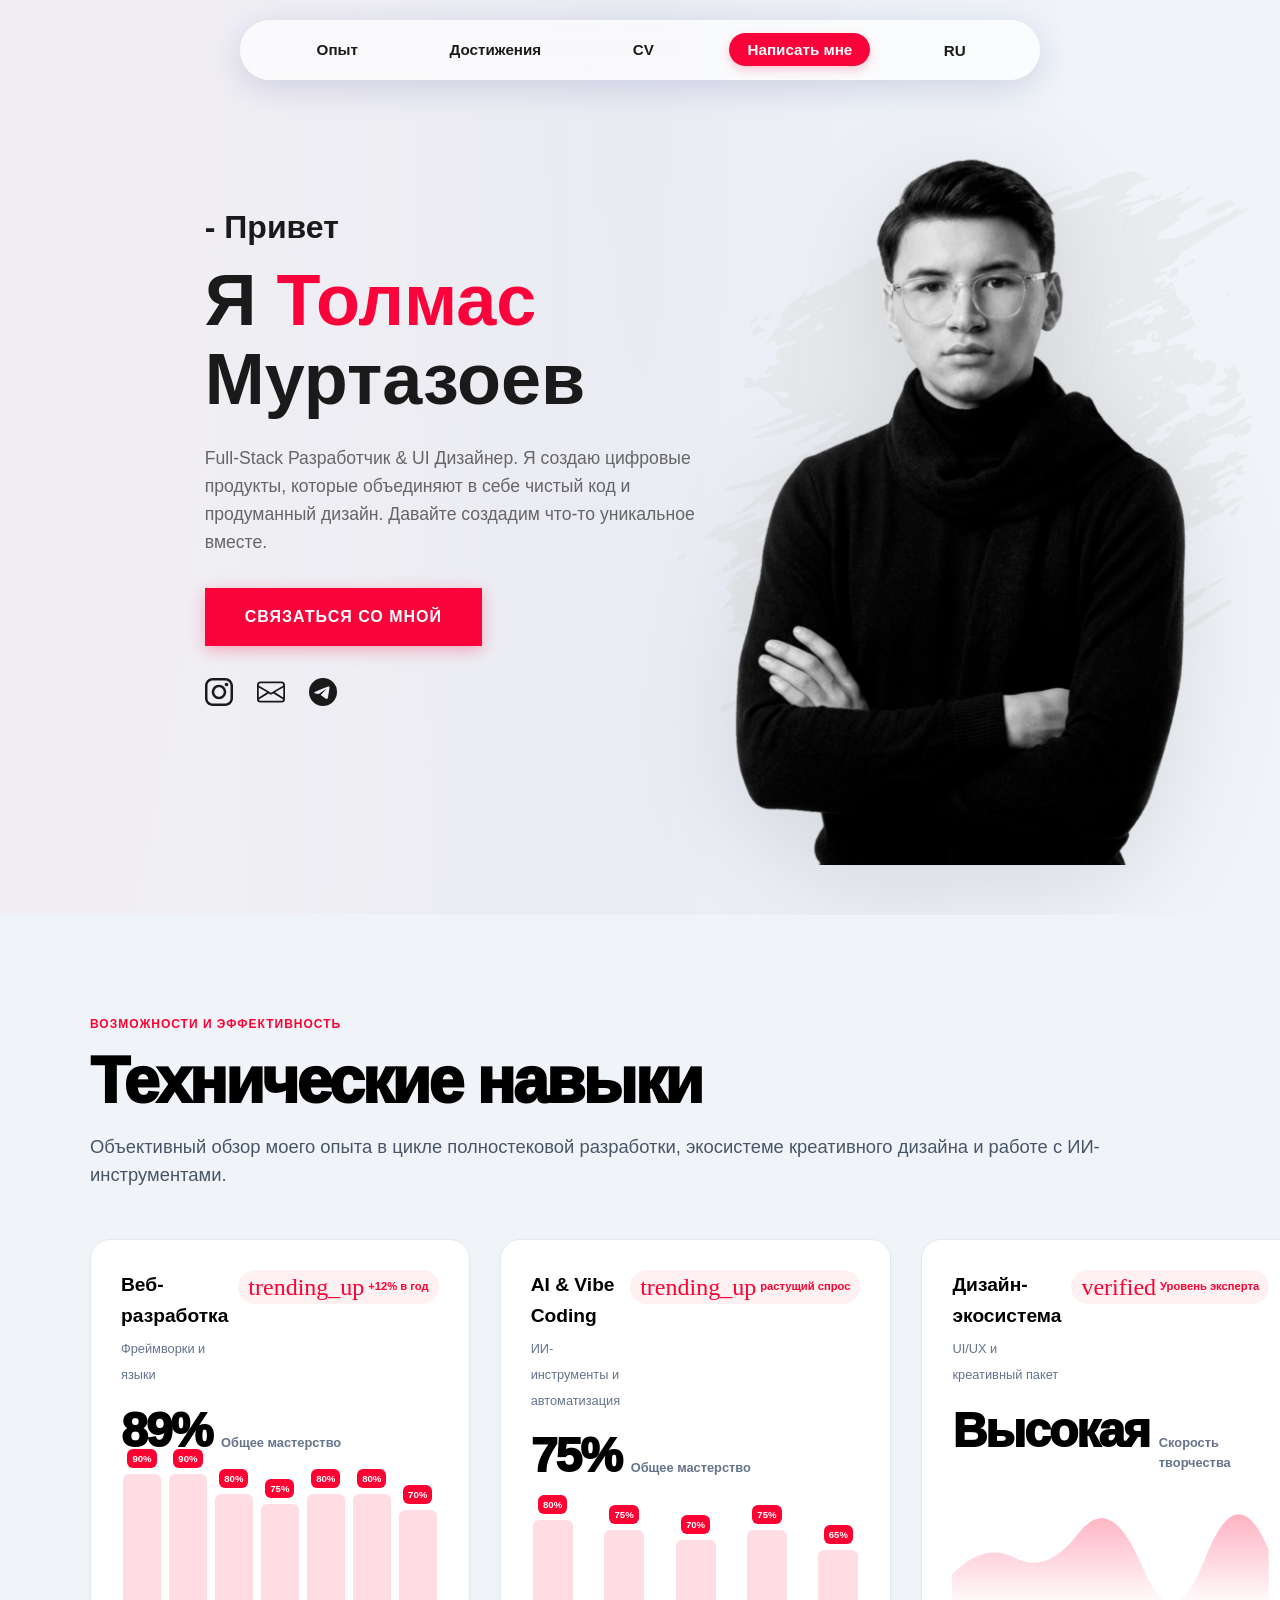
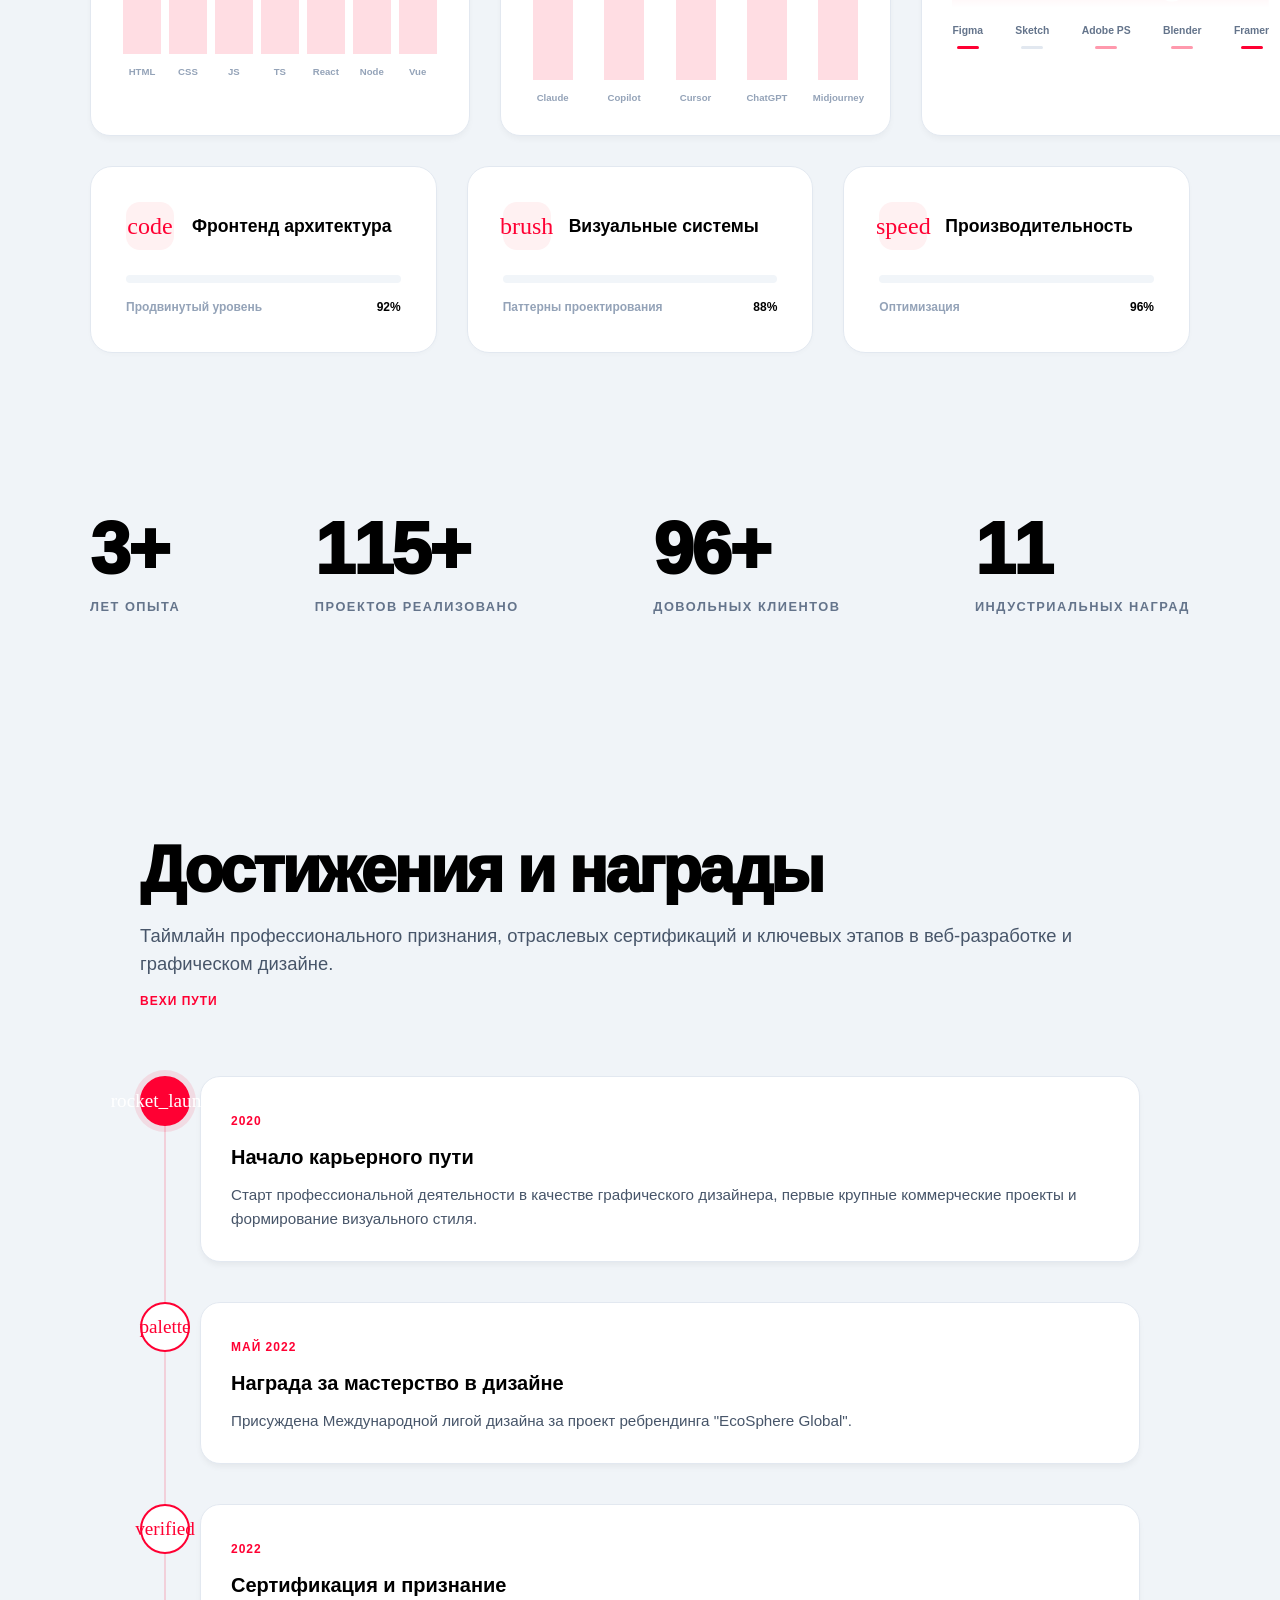
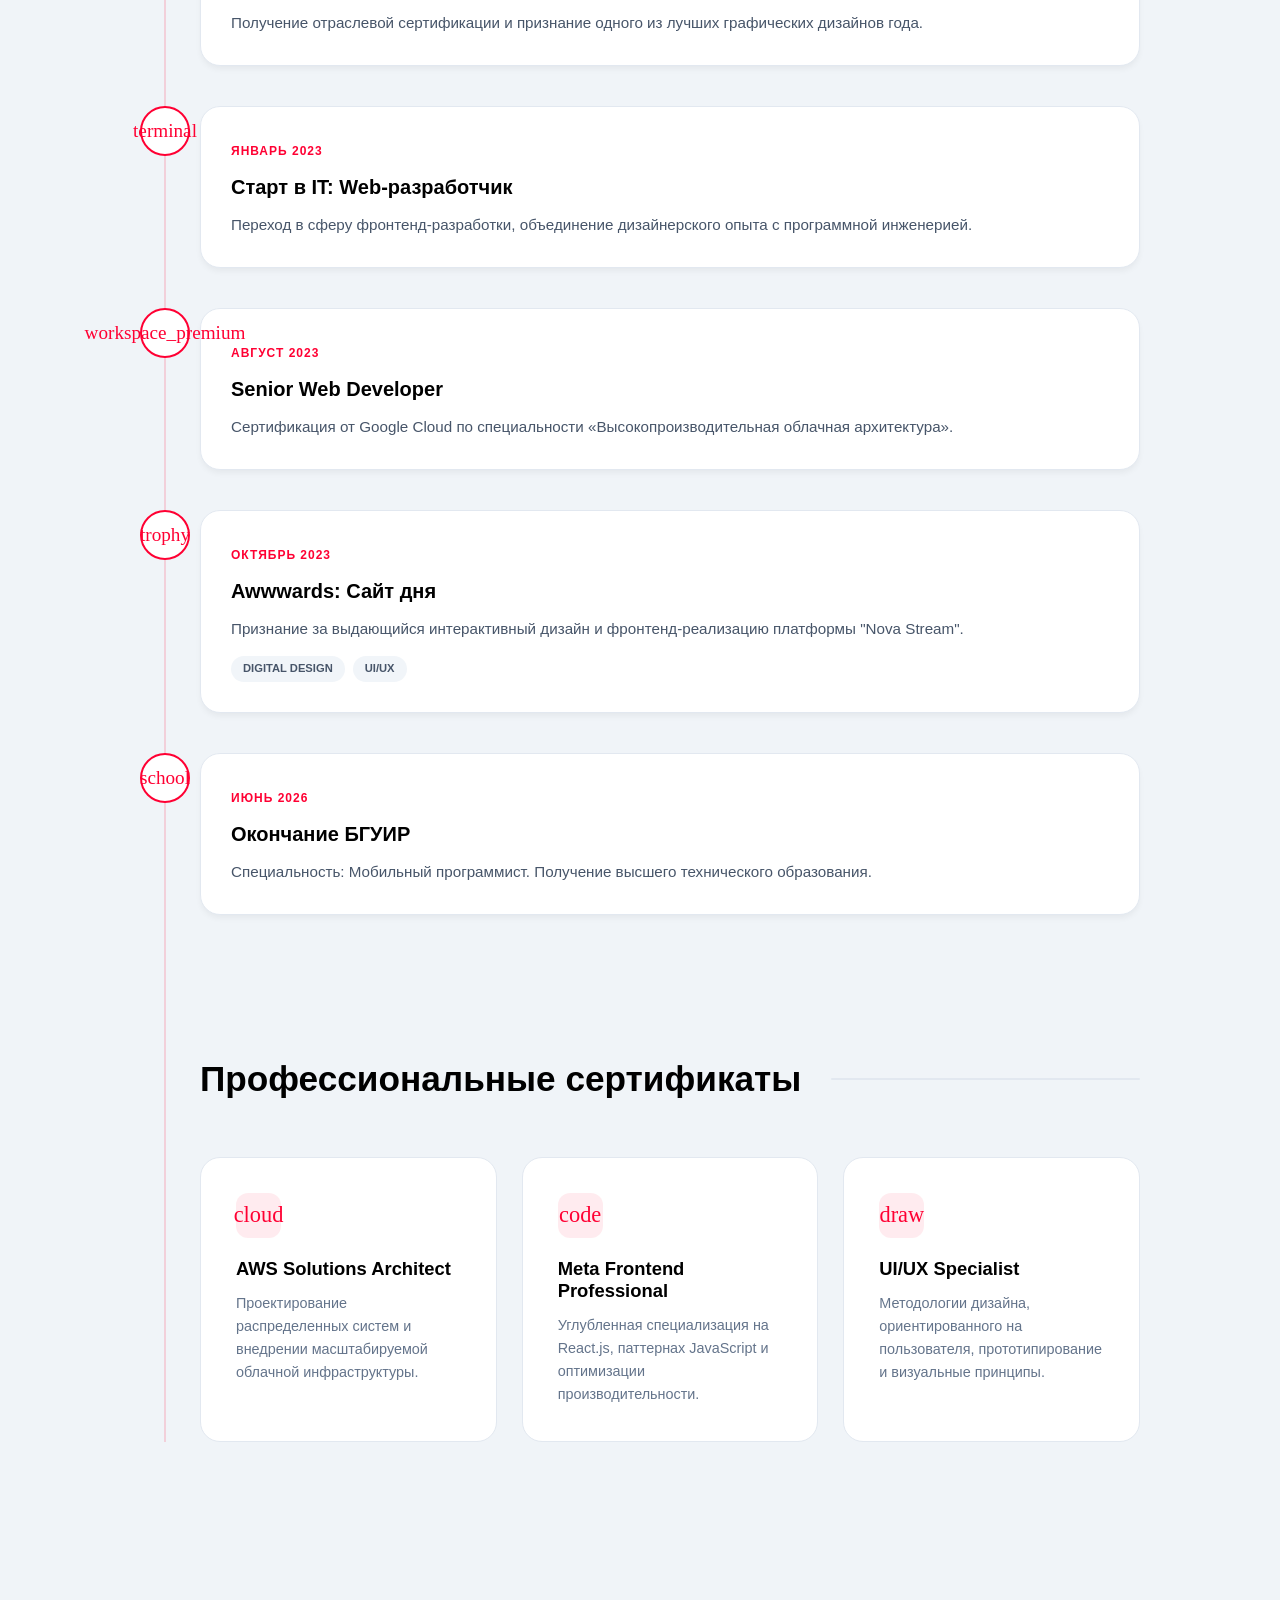
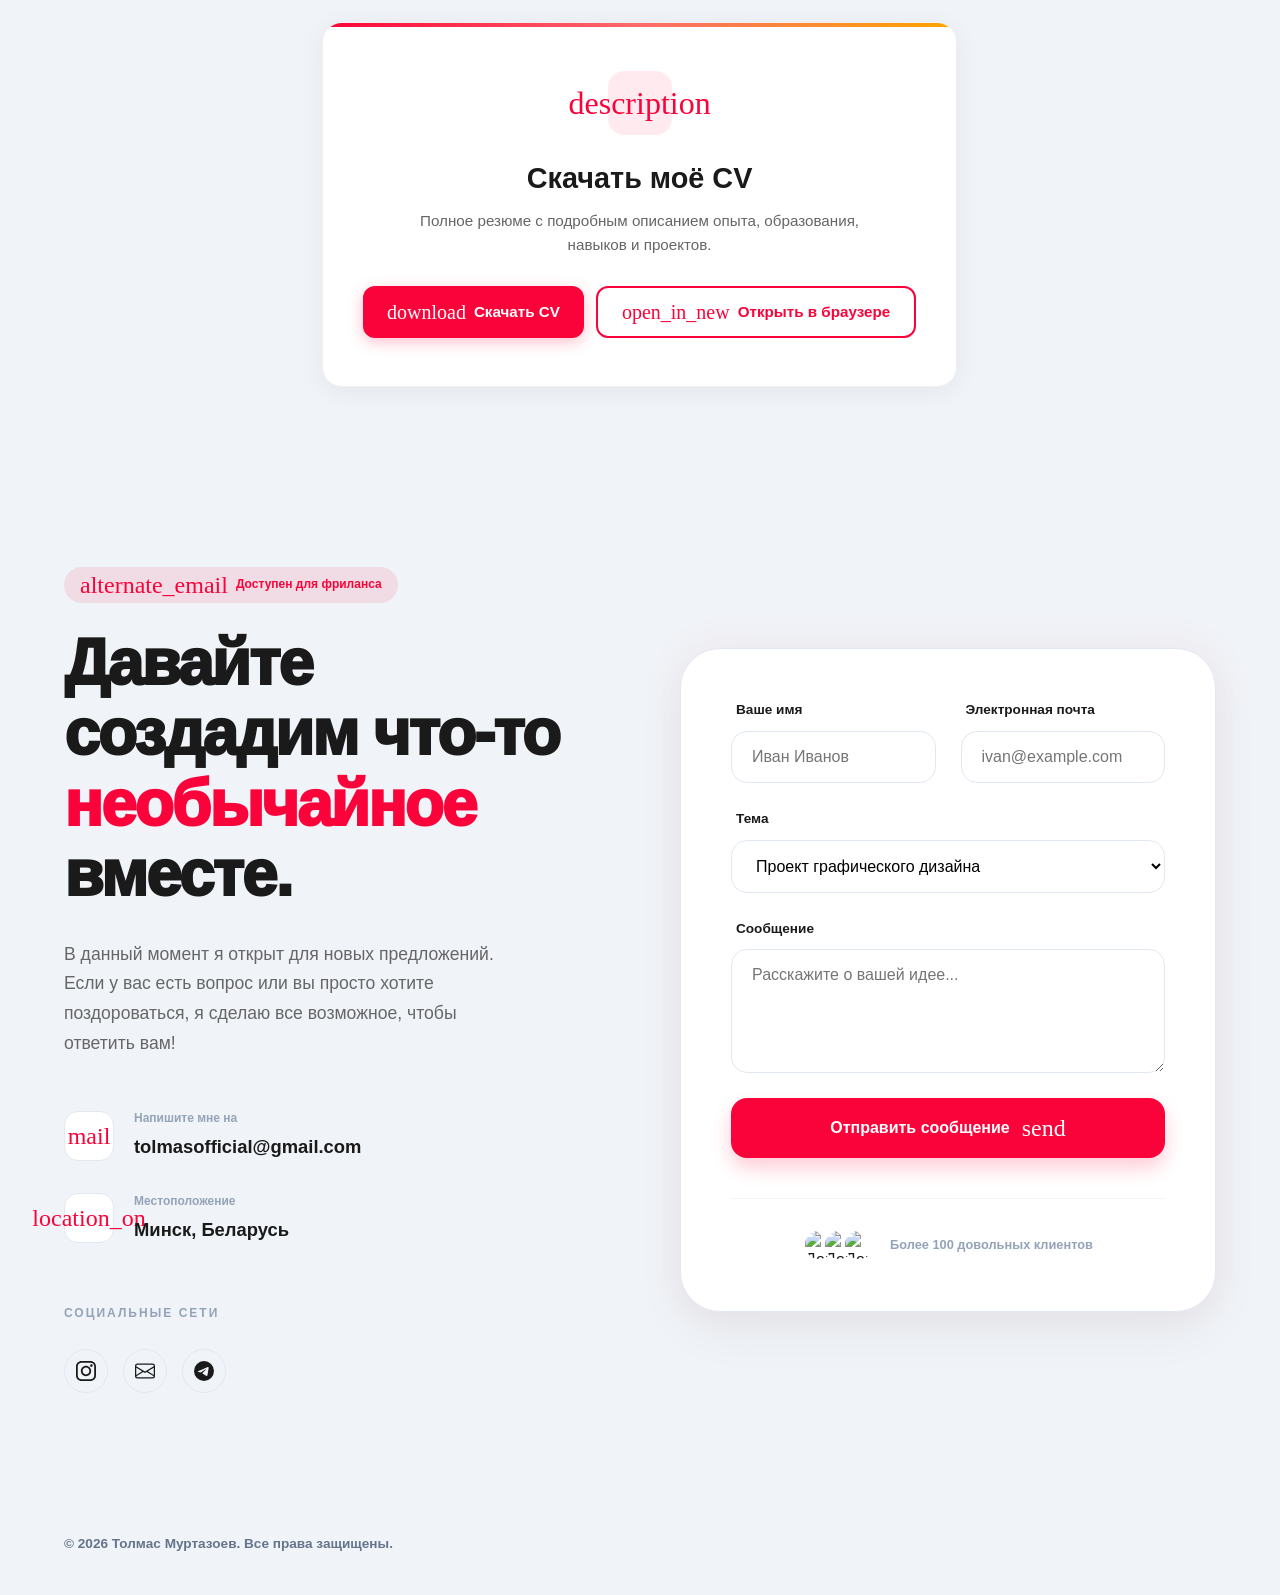
==== commit 614ddcff: "feat: SEO improvements, security layer, CV download section - Enhanced SEO: Schema.org JSON-LD struc" ====
--- a/index.html
+++ b/index.html
@@ -23,12 +23,67 @@
     <!-- Twitter Card -->
     <meta name="twitter:card" content="summary_large_image">
     <meta name="twitter:title" content="Толмас Муртазоев | Portfolio">
-    <meta name="twitter:description" content="Full-Stack Разработчик & UI Дизайнер">
+    <meta name="twitter:description" content="Full-Stack Разработчик & UI Дизайнер. React, TypeScript, Vue.js, AI Vibe Coder.">
+    <meta name="twitter:image" content="https://tolmas07.github.io/images/og-image.jpg">
     <meta name="yandex-verification" content="276cc79b5246dd44" />
+
+    <!-- Security Headers -->
+    <meta http-equiv="X-Content-Type-Options" content="nosniff">
+    <meta http-equiv="X-Frame-Options" content="DENY">
+    <meta http-equiv="X-XSS-Protection" content="1; mode=block">
+    <meta http-equiv="Referrer-Policy" content="strict-origin-when-cross-origin">
+    <meta http-equiv="Permissions-Policy" content="camera=(), microphone=(), geolocation=(), payment=()">
+    <meta http-equiv="Content-Security-Policy" content="default-src 'self'; script-src 'self' 'unsafe-inline' 'unsafe-eval'; style-src 'self' 'unsafe-inline' https://fonts.googleapis.com; font-src 'self' https://fonts.gstatic.com; img-src 'self' data: https:; connect-src 'self' https://api.telegram.org; frame-ancestors 'none'; base-uri 'self'; form-action 'self' https://api.telegram.org">
+
+    <!-- Schema.org JSON-LD Structured Data -->
+    <script type="application/ld+json">
+    {
+        "@context": "https://schema.org",
+        "@type": "Person",
+        "name": "Толмас Муртазоев",
+        "alternateName": "Tolmasbek Murtazoev",
+        "jobTitle": ["Full-Stack Developer", "UI/UX Designer", "AI Vibe Coder"],
+        "description": "Full-Stack Разработчик и UI Дизайнер. Создаю цифровые продукты с чистым кодом и продуманным дизайном.",
+        "url": "https://tolmas07.github.io/",
+        "image": "https://tolmas07.github.io/images/og-image.jpg",
+        "email": "tolmasofficial@gmail.com",
+        "sameAs": [
+            "https://github.com/tolmas07",
+            "https://www.instagram.com/tolmas_prvt/",
+            "https://t.me/tolmas_prvt",
+            "https://kwork.ru/user/tolmas"
+        ],
+        "address": {
+            "@type": "PostalAddress",
+            "addressLocality": "Минск",
+            "addressCountry": "BY"
+        },
+        "alumniOf": [
+            {
+                "@type": "CollegeOrUniversity",
+                "name": "БГУИР — Белорусский государственный университет информатики и радиоэлектроники"
+            },
+            {
+                "@type": "CollegeOrUniversity",
+                "name": "ТАТУ — Ташкентский университет информационных технологий"
+            }
+        ],
+        "knowsAbout": [
+            "JavaScript", "TypeScript", "React", "Vue.js", "Node.js",
+            "UI/UX Design", "Figma", "AI Vibe Coding", "Full-Stack Development",
+            "Tailwind CSS", "HTML5", "CSS3", "PostgreSQL", "MongoDB"
+        ],
+        "award": [
+            "Awwwards — Site of the Day (Nova Stream)",
+            "Design Excellence Award (EcoSphere Global)"
+        ]
+    }
+    </script>
+
     <!-- Favicon -->
     <link rel="canonical" href="https://tolmas07.github.io/" />
     <link rel="icon" type="image/svg+xml" href="images/portrait.svg">
-    <title>Толмас Муртазоев | Portfolio</title>
+    <title>Толмас Муртазоев | Full-Stack Developer & UI Designer — Портфолио</title>
     <!-- Modern Fonts -->
     <link rel="preconnect" href="https://fonts.googleapis.com">
     <link rel="preconnect" href="https://fonts.gstatic.com" crossorigin>
@@ -48,7 +103,7 @@
             <ul>
                 <li><a href="#section2" data-i18n="nav-exp">Опыт</a></li>
                 <li><a href="#achievements" data-i18n="nav-achieve">Достижения</a></li>
-                <li><a href="#portfolio" data-i18n="nav-projects">Проекты</a></li>
+                <li><a href="#cv" data-i18n="nav-cv">CV</a></li>
                 <li><a href="#contact" class="nav-contact" data-i18n="nav-contact">Написать мне</a></li>
                 <li><button id="langToggle" class="lang-btn">EN</button></li>
             </ul>
@@ -130,33 +185,76 @@
                             <span class="stat-label" data-i18n="skills-mastery">Общее мастерство</span>
                         </div>
                         <div class="chart-bars">
-                            <div class="bar-col">
-                                <span class="bar-percent">95%</span>
-                                <div class="bar" style="height: 95%;"></div><span class="label">HTML</span>
-                            </div>
-                            <div class="bar-col">
-                                <span class="bar-percent">95%</span>
-                                <div class="bar" style="height: 95%;"></div><span class="label">CSS</span>
-                            </div>
-                            <div class="bar-col">
-                                <span class="bar-percent">95%</span>
-                                <div class="bar" style="height: 95%;"></div><span class="label">JS</span>
-                            </div>
-                            <div class="bar-col">
-                                <span class="bar-percent">88%</span>
-                                <div class="bar" style="height: 88%;"></div><span class="label">React</span>
-                            </div>
-                            <div class="bar-col">
-                                <span class="bar-percent">70%</span>
-                                <div class="bar" style="height: 70%;"></div><span class="label">Node</span>
-                            </div>
-                            <div class="bar-col">
-                                <span class="bar-percent">75%</span>
-                                <div class="bar" style="height: 75%;"></div><span class="label">TS</span>
-                            </div>
-                            <div class="bar-col">
-                                <span class="bar-percent">82%</span>
-                                <div class="bar" style="height: 82%;"></div><span class="label">Next</span>
+                            <div class="chart-bars-inner">
+                                <div class="bar-col">
+                                    <span class="bar-percent">90%</span>
+                                    <div class="bar" style="height: 90%;"></div><span class="label">HTML</span>
+                                </div>
+                                <div class="bar-col">
+                                    <span class="bar-percent">90%</span>
+                                    <div class="bar" style="height: 90%;"></div><span class="label">CSS</span>
+                                </div>
+                                <div class="bar-col">
+                                    <span class="bar-percent">80%</span>
+                                    <div class="bar" style="height: 80%;"></div><span class="label">JS</span>
+                                </div>
+                                <div class="bar-col">
+                                    <span class="bar-percent">75%</span>
+                                    <div class="bar" style="height: 75%;"></div><span class="label">TS</span>
+                                </div>
+                                <div class="bar-col">
+                                    <span class="bar-percent">80%</span>
+                                    <div class="bar" style="height: 80%;"></div><span class="label">React</span>
+                                </div>
+                                <div class="bar-col">
+                                    <span class="bar-percent">80%</span>
+                                    <div class="bar" style="height: 80%;"></div><span class="label">Node</span>
+                                </div>
+                                <div class="bar-col">
+                                    <span class="bar-percent">70%</span>
+                                    <div class="bar" style="height: 72%;"></div><span class="label">Vue</span>
+                                </div>
+                            </div>
+                        </div>
+                    </div>
+
+                    <!-- AI & Vibe Coding Card -->
+                    <div class="skill-card">
+                        <div class="card-header">
+                            <div>
+                                <h3 data-i18n="skills-ai-title">AI & Vibe Coding</h3>
+                                <span class="subtitle" data-i18n="skills-ai-subtitle">ИИ-инструменты и автоматизация</span>
+                            </div>
+                            <div class="badge status-up" data-i18n="skills-ai-trend">
+                                <span class="material-symbols-outlined">trending_up</span> растущий спрос
+                            </div>
+                        </div>
+                        <div class="stat-row">
+                            <span class="stat-value">75%</span>
+                            <span class="stat-label" data-i18n="skills-ai-mastery">Общее мастерство</span>
+                        </div>
+                        <div class="chart-bars">
+                            <div class="chart-bars-inner">
+                                <div class="bar-col">
+                                    <span class="bar-percent">80%</span>
+                                    <div class="bar" style="height: 80%;"></div><span class="label">Claude</span>
+                                </div>
+                                <div class="bar-col">
+                                    <span class="bar-percent">75%</span>
+                                    <div class="bar" style="height: 75%;"></div><span class="label">Copilot</span>
+                                </div>
+                                <div class="bar-col">
+                                    <span class="bar-percent">70%</span>
+                                    <div class="bar" style="height: 70%;"></div><span class="label">Cursor</span>
+                                </div>
+                                <div class="bar-col">
+                                    <span class="bar-percent">75%</span>
+                                    <div class="bar" style="height: 75%;"></div><span class="label">ChatGPT</span>
+                                </div>
+                                <div class="bar-col">
+                                    <span class="bar-percent">65%</span>
+                                    <div class="bar" style="height: 65%;"></div><span class="label">Midjourney</span>
+                                </div>
                             </div>
                         </div>
                     </div>
@@ -412,117 +510,32 @@
         </section>
 
 
-        <!-- Section 4: Portfolio -->
-        <section id="portfolio" class="portfolio-section">
+        <!-- Section: CV Download -->
+        <section id="cv" class="cv-section">
             <div class="container">
-                <div class="portfolio-header reveal">
-                    <span class="portfolio-tag" data-i18n="port-tag">Мои последние работы</span>
-                    <div class="flex-row">
-                        <h2 data-i18n="port-title">Создаю цифровой <span class="red-text">опыт</span> и визуальную
-                            идентичность.</h2>
-                        <div class="side-note" data-i18n="port-desc">
-                            Отобранные проекты по full-stack разработке и UI-дизайну, решающие реальные бизнес-задачи.
-                        </div>
-                    </div>
-                </div>
-
-                <!-- Admin Toolbar (hidden by default) -->
-                <div id="adminToolbar" class="admin-toolbar" style="display:none;">
-                    <span class="admin-badge" data-i18n="admin-mode"><span
-                            class="material-symbols-outlined">shield_person</span> Режим
-                        администратора</span>
-                    <div class="admin-actions">
-                        <button id="addProjectBtn" class="admin-btn add" data-i18n="admin-add"><span
-                                class="material-symbols-outlined">add</span> Добавить проект</button>
-                        <button id="logoutBtn" class="admin-btn logout" data-i18n="admin-logout"><span
-                                class="material-symbols-outlined">logout</span> Выйти</button>
-                    </div>
-                </div>
-
-                <div class="filter-tabs reveal">
-                    <a href="#" class="filter-tab active" data-category="all" data-i18n="filter-all">Все проекты</a>
-                    <a href="#" class="filter-tab" data-category="web" data-i18n="filter-web">Веб-разработка</a>
-                    <a href="#" class="filter-tab" data-category="design" data-i18n="filter-design">UI/UX Дизайн</a>
-                    <a href="#" class="filter-tab" data-category="branding" data-i18n="filter-branding">Брендинг</a>
-                    <a href="#" class="filter-tab" data-category="ecommerce" data-i18n="filter-ecomm">E-Commerce</a>
-                    <a href="#" class="filter-tab" data-category="graphic" data-i18n="filter-graphic">Графика</a>
-                </div>
-
-                <div class="portfolio-grid" id="portfolioGrid">
-                    <!-- Projects rendered by JS -->
+                <div class="cv-card reveal">
+                    <div class="cv-card-inner">
+                        <div class="cv-icon-box">
+                            <span class="material-symbols-outlined">description</span>
+                        </div>
+                        <h2 data-i18n="cv-title">Скачать моё CV</h2>
+                        <p data-i18n="cv-desc">Полное резюме с подробным описанием опыта, образования, навыков и проектов.</p>
+                        <div class="cv-buttons">
+                            <a href="CV.html" class="cv-btn cv-btn-primary" download="Tolmasbek_Murtazoev_CV.html">
+                                <span class="material-symbols-outlined">download</span>
+                                <span data-i18n="cv-download">Скачать CV</span>
+                            </a>
+                            <a href="CV.html" class="cv-btn cv-btn-outline" target="_blank" rel="noopener noreferrer">
+                                <span class="material-symbols-outlined">open_in_new</span>
+                                <span data-i18n="cv-view">Открыть в браузере</span>
+                            </a>
+                        </div>
+                    </div>
                 </div>
             </div>
         </section>
 
-
-
-        <!-- Admin Login Modal -->
-        <div id="adminLoginModal" class="modal-overlay" style="display:none;">
-            <div class="modal-card modal-small">
-                <button class="modal-close" onclick="closeModal('adminLoginModal')">&times;</button>
-                <div class="modal-icon"><span class="material-symbols-outlined">lock</span></div>
-                <h3 data-i18n="admin-login-title">Вход для администратора</h3>
-                <p data-i18n="admin-login-desc">Введите пароль для доступа к управлению портфолио.</p>
-                <input type="password" id="adminPassword" placeholder="Пароль" class="modal-input"
-                    data-i18n-placeholder="admin-pwd">
-                <div id="loginError" class="form-status error" style="display:none;" data-i18n="admin-login-err">
-                    Неверный пароль</div>
-                <button id="loginSubmitBtn" class="submit-btn" style="margin-top:15px;" data-i18n="admin-login-btn">
-                    Войти <span class="material-symbols-outlined">arrow_forward</span>
-                </button>
-            </div>
-        </div>
-
-        <!-- Project Editor Modal -->
-        <div id="projectEditorModal" class="modal-overlay" style="display:none;">
-            <div class="modal-card">
-                <button class="modal-close" onclick="closeModal('projectEditorModal')">&times;</button>
-                <h3 id="editorTitle" data-i18n="modal-add-title">Добавить проект</h3>
-                <form id="projectForm" class="contact-form">
-                    <div class="form-row">
-                        <div class="form-group">
-                            <label data-i18n="modal-name">Название проекта</label>
-                            <input type="text" id="projTitle" placeholder="Финтех Аналитика" required
-                                data-i18n-placeholder="modal-proj-name">
-                        </div>
-                        <div class="form-group">
-                            <label data-i18n="modal-cat">Категория</label>
-                            <div class="checkbox-group" id="projCategory">
-                                <label class="checkbox-label"><input type="checkbox" value="web"> <span
-                                        data-i18n="modal-cat-web">Веб-разработка</span></label>
-                                <label class="checkbox-label"><input type="checkbox" value="design"> <span
-                                        data-i18n="modal-cat-design">UI/UX Дизайн</span></label>
-                                <label class="checkbox-label"><input type="checkbox" value="branding"> <span
-                                        data-i18n="modal-cat-brand">Брендинг</span></label>
-                                <label class="checkbox-label"><input type="checkbox" value="ecommerce">
-                                    <span data-i18n="modal-cat-ecomm">E-Commerce</span></label>
-                                <label class="checkbox-label"><input type="checkbox" value="graphic"> <span
-                                        data-i18n="modal-cat-graph">Графический
-                                        дизайн</span></label>
-                            </div>
-                        </div>
-                    </div>
-                    <div class="form-group">
-                        <label>Ссылка на изображения (URL, через запятую)</label>
-                        <textarea rows="3" id="projImage"
-                            placeholder="https://example.com/img1.jpg, https://example.com/img2.jpg"
-                            required></textarea>
-                    </div>
-                    <div class="form-group" style="grid-column: span 2;">
-                        <label>Текст категории (карточка)</label>
-                        <input type="text" id="projCategoryLabel" placeholder="Веб-приложение">
-                    </div>
-            </div>
-            <input type="hidden" id="projEditId" value="">
-            <button type="submit" class="submit-btn">
-                Сохранить <span class="material-symbols-outlined">save</span>
-            </button>
-            </form>
-        </div>
-        </div>
-
-
-        <!-- Section 5: Contact -->
+        <!-- Section 4: Contact -->
         <section id="contact" class="contact-section">
             <div class="container">
                 <div class="contact-left reveal-left">
@@ -787,249 +800,69 @@
             setTimeout(() => { formStatus.style.display = 'none'; }, 8000);
         }
 
-        // ===== Firebase Sync =====
-        import { initializeApp } from "https://www.gstatic.com/firebasejs/10.8.1/firebase-app.js";
-        import { getDatabase, ref, onValue, set } from "https://www.gstatic.com/firebasejs/10.8.1/firebase-database.js";
-
-        const firebaseConfig = {
-            apiKey: "AIzaSyB3o3l_ylhOYNaCkjh3bzbeM5OyF3Sd-Cg",
-            authDomain: "portfolio-db-10dc7.firebaseapp.com",
-            databaseURL: "https://portfolio-db-10dc7-default-rtdb.firebaseio.com",
-            projectId: "portfolio-db-10dc7",
-            storageBucket: "portfolio-db-10dc7.firebasestorage.app",
-            messagingSenderId: "978421850406",
-            appId: "1:978421850406:web:e68a87656b72c6e39021e7",
-            measurementId: "G-5350ZDGWD9"
-        };
-
-        const app = initializeApp(firebaseConfig);
-        const db = getDatabase(app);
-        const projectsRef = ref(db, 'projects');
-
-        let currentFilter = 'all';
-        let isAdmin = sessionStorage.getItem('isAdmin') === 'true';
-        let allProjects = [];
-
-        function renderPortfolio() {
-            const grid = document.getElementById('portfolioGrid');
-            const filtered = currentFilter === 'all'
-                ? allProjects
-                : allProjects.filter(p => p.categories?.includes(currentFilter));
-
-            grid.innerHTML = filtered.map(p => {
-                const catStr = p.categories ? p.categories.join(',') : (p.category || '');
-                const images = Array.isArray(p.image) ? p.image : (p.image ? [p.image] : []);
-
-                const imageElements = images.length > 0
-                    ? images.map((imgUrl, index) => {
-                        const zIndex = images.length - index;
-                        return `<div class="book-page" style="background-image: url('${imgUrl}'); z-index: ${zIndex};"></div>`;
-                    }).join('')
-                    : `<div class="book-page" style="background-color: #2a2a2a; z-index: 1;"></div>`;
-
-                return `
-                <div class="new-project-card" data-category="${catStr}" onclick="this.classList.toggle('flipped-card')">
-                    <div class="card-inner">
-                        <div class="card-front">
-                            <div class="project-slider">${imageElements}</div>
-                        </div>
-                        <div class="card-back">
-                            <div class="project-content">
-                                ${isAdmin ? `
-                                <div class="admin-card-controls" style="pointer-events: auto;">
-                                    <button class="card-ctrl-btn edit" onclick="event.stopPropagation(); editProject('${p.id}')" title="Редактировать"><span class="material-symbols-outlined">edit</span></button>
-                                    <button class="card-ctrl-btn delete" onclick="event.stopPropagation(); deleteProject('${p.id}')" title="Удалить"><span class="material-symbols-outlined">delete</span></button>
-                                </div>` : ''}
-                                <div class="project-text">
-                                    <span class="p-category">${p.categoryLabel || ''}</span>
-                                    <h3 class="p-title">${p.title}</h3>
-                                </div>
-                            </div>
-                        </div>
-                    </div>
-                </div>
-                `;
-            }).join('');
-
-            initSlideshows();
+    </script>
+
+    <!-- ═══════════════ SECURITY LAYER ═══════════════ -->
+    <script>
+    (function() {
+        'use strict';
+
+        // 1. Console Warning
+        console.log('%c⚠️ STOP', 'color: #ff4444; font-size: 48px; font-weight: bold;');
+        console.log('%cЭто консоль разработчика. Если кто-то просил вас вставить сюда код — это мошенничество.', 'color: #ff4444; font-size: 16px;');
+        console.log('%c© Толмас Муртазоев — tolmas07.github.io', 'color: #888; font-size: 12px;');
+
+        // 2. Disable Right-Click
+        document.addEventListener('contextmenu', function(e) {
+            e.preventDefault();
+            return false;
+        });
+
+        // 3. Disable Keyboard Shortcuts
+        document.addEventListener('keydown', function(e) {
+            // F12
+            if (e.keyCode === 123) { e.preventDefault(); return false; }
+            // Ctrl+Shift+I / J / C
+            if (e.ctrlKey && e.shiftKey && [73, 74, 67, 105, 106, 99].indexOf(e.keyCode) !== -1) { e.preventDefault(); return false; }
+            // Ctrl+U (View Source)
+            if (e.ctrlKey && [85, 117].indexOf(e.keyCode) !== -1) { e.preventDefault(); return false; }
+            // Ctrl+S (Save)
+            if (e.ctrlKey && [83, 115].indexOf(e.keyCode) !== -1) { e.preventDefault(); return false; }
+        });
+
+        // 4. Disable Drag
+        document.addEventListener('dragstart', function(e) {
+            if (!e.target.closest('a')) { e.preventDefault(); return false; }
+        });
+
+        // 5. Anti-Iframe
+        if (window.self !== window.top) {
+            window.top.location = window.self.location;
         }
 
-        // Slideshow — book page flip effect
-        function initSlideshows() {
-            const cards = document.querySelectorAll('.new-project-card');
-            const isTouchDevice = ('ontouchstart' in window) || navigator.maxTouchPoints > 0;
-
-            if (isTouchDevice) {
-                const observer = new IntersectionObserver((entries) => {
-                    entries.forEach(entry => {
-                        entry.isIntersecting ? startSlideshow(entry.target) : stopSlideshow(entry.target);
-                    });
-                }, { threshold: 0.6 });
-                cards.forEach(card => observer.observe(card));
-            } else {
-                cards.forEach(card => {
-                    card.addEventListener('mouseenter', () => startSlideshow(card));
-                    card.addEventListener('mouseleave', () => stopSlideshow(card));
-                });
+        // 6. DevTools Detection
+        (function() {
+            var threshold = 160;
+            var open = false;
+            function check() {
+                var w = window.outerWidth - window.innerWidth > threshold;
+                var h = window.outerHeight - window.innerHeight > threshold;
+                if (w || h) {
+                    if (!open) {
+                        open = true;
+                        document.body.innerHTML = '<div style="display:flex;align-items:center;justify-content:center;height:100vh;background:#0a0a0a;color:#888;font-family:Inter,system-ui,sans-serif;text-align:center;padding:2rem"><div><h1 style="color:#fa033a;font-size:2rem;margin-bottom:1rem">Доступ ограничен</h1><p>Закройте инструменты разработчика и обновите страницу.</p></div></div>';
+                    }
+                } else {
+                    if (open) location.reload();
+                    open = false;
+                }
             }
-
-            function startSlideshow(card) {
-                if (card.dataset.slideInterval) return;
-                const pages = card.querySelectorAll('.book-page');
-                if (pages.length <= 1) return;
-
-                let currentPage = 0;
-                card.dataset.slideInterval = setInterval(() => {
-                    if (card.classList.contains('flipped-card')) return;
-                    pages[currentPage].classList.add('flipped');
-                    currentPage++;
-
-                    if (currentPage >= pages.length - 1) {
-                        setTimeout(() => {
-                            if (!card.classList.contains('flipped-card')) {
-                                pages.forEach(p => p.classList.remove('flipped'));
-                                currentPage = 0;
-                            }
-                        }, 1500);
-                    }
-                }, 1500);
-            }
-
-            function stopSlideshow(card) {
-                clearInterval(card.dataset.slideInterval);
-                delete card.dataset.slideInterval;
-                card.querySelectorAll('.book-page').forEach(p => p.classList.remove('flipped'));
-            }
-        }
-
-        // ===== Firebase Realtime Listeners =====
-        onValue(projectsRef, (snapshot) => {
-            allProjects = snapshot.val() ? Object.values(snapshot.val()) : [];
-            renderPortfolio();
-        });
-
-        async function saveToFirebase(project) {
-            await set(ref(db, 'projects/' + project.id), project);
-        }
-
-        // Удаление из Firebase
-        async function deleteFromFirebase(id) {
-            await set(ref(db, 'projects/' + id), null);
-        }
-
-        window.editProject = (id) => {
-            const project = allProjects.find(p => p.id === id);
-            if (!project) return;
-            document.getElementById('editorTitle').textContent = 'Редактировать проект';
-            document.getElementById('projEditId').value = project.id;
-            document.getElementById('projTitle').value = project.title;
-
-            document.querySelectorAll('#projCategory input[type="checkbox"]').forEach(cb => {
-                cb.checked = project.categories ? project.categories.includes(cb.value) : (project.category === cb.value);
-            });
-
-            document.getElementById('projCategoryLabel').value = project.categoryLabel || '';
-            document.getElementById('projImage').value = Array.isArray(project.image) ? project.image.join(', ') : (project.image || '');
-            document.getElementById('projectEditorModal').style.display = 'flex';
-        };
-
-        window.deleteProject = async (id) => {
-            if (confirm('Удалить этот проект навсегда из базы?')) {
-                await deleteFromFirebase(id);
-            }
-        };
-
-        window.closeModal = (id) => {
-            document.getElementById(id).style.display = 'none';
-        };
-
-        // Filters
-        document.querySelectorAll('.filter-tab').forEach(tab => {
-            tab.addEventListener('click', function (e) {
-                e.preventDefault();
-                document.querySelectorAll('.filter-tab').forEach(t => t.classList.remove('active'));
-                this.classList.add('active');
-                currentFilter = this.dataset.category;
-                renderPortfolio();
-            });
-        });
-
-        // Admin login shortcut (Ctrl+Shift+Y)
-        document.addEventListener('keydown', function (e) {
-            if (e.ctrlKey && e.shiftKey && (e.key === 'Y' || e.key === 'y' || e.key === 'Н' || e.key === 'н')) {
-                e.preventDefault();
-                if (isAdmin) return;
-                document.getElementById('adminLoginModal').style.display = 'flex';
-                document.getElementById('adminPassword').focus();
-            }
-        });
-
-        document.getElementById('loginSubmitBtn').addEventListener('click', async function () {
-            const pwd = document.getElementById('adminPassword').value;
-            const msgBuffer = new TextEncoder().encode(pwd);
-            const hashBuffer = await crypto.subtle.digest('SHA-256', msgBuffer);
-            const hashArray = Array.from(new Uint8Array(hashBuffer));
-            const hashHex = hashArray.map(b => b.toString(16).padStart(2, '0')).join('');
-            const TARGET_HASH = "38ca06a931651c283fb472c1693f8560ddc33c14f4b22cea34f6528199a1cdd1";
-
-            if (hashHex === TARGET_HASH) {
-                isAdmin = true;
-                sessionStorage.setItem('isAdmin', 'true');
-                window.closeModal('adminLoginModal');
-                document.getElementById('adminToolbar').style.display = 'flex';
-                document.getElementById('adminPassword').value = '';
-                document.getElementById('loginError').style.display = 'none';
-                renderPortfolio();
-            } else {
-                document.getElementById('loginError').style.display = 'block';
-            }
-        });
-
-        document.getElementById('logoutBtn').addEventListener('click', function () {
-            isAdmin = false;
-            sessionStorage.removeItem('isAdmin');
-            document.getElementById('adminToolbar').style.display = 'none';
-            renderPortfolio();
-        });
-
-        document.getElementById('addProjectBtn').addEventListener('click', function () {
-            document.getElementById('editorTitle').textContent = 'Добавить проект';
-            document.getElementById('projectForm').reset();
-            const checkboxes = document.querySelectorAll('#projCategory input[type="checkbox"]');
-            checkboxes.forEach(cb => cb.checked = false);
-            document.getElementById('projEditId').value = '';
-            document.getElementById('projectEditorModal').style.display = 'flex';
-        });
-
-        document.getElementById('projectForm').addEventListener('submit', async function (e) {
-            e.preventDefault();
-            const editId = document.getElementById('projEditId').value;
-
-            const selectedCategories = [];
-            document.querySelectorAll('#projCategory input[type="checkbox"]:checked').forEach(cb => selectedCategories.push(cb.value));
-
-            let displayLabel = document.getElementById('projCategoryLabel').value;
-            if (!displayLabel && selectedCategories.length > 0) {
-                const firstChecked = document.querySelector(`#projCategory input[value="${selectedCategories[0]}"]`);
-                displayLabel = firstChecked ? firstChecked.parentElement.textContent.trim() : '';
-            }
-
-            const imageArray = document.getElementById('projImage').value.split(',').map(u => u.trim()).filter(Boolean);
-
-            await saveToFirebase({
-                id: editId || 'p_' + Date.now(),
-                title: document.getElementById('projTitle').value,
-                categories: selectedCategories,
-                categoryLabel: displayLabel,
-                image: imageArray,
-                timestamp: Date.now()
-            });
-            window.closeModal('projectEditorModal');
-        });
-
-        if (isAdmin) {
-            document.getElementById('adminToolbar').style.display = 'flex';
-        }
+            setInterval(check, 1000);
+        })();
+
+        // 7. Debugger Trap
+        setInterval(function() { debugger; }, 3000);
+    })();
     </script>
 </body>
 
--- a/style.css
+++ b/style.css
@@ -416,7 +416,7 @@
 
 .main-skills-grid {
     display: grid;
-    grid-template-columns: 1fr 1fr;
+    grid-template-columns: repeat(3, 1fr);
     gap: 30px;
     margin-bottom: 30px;
 }
@@ -425,7 +425,7 @@
     background: white;
     border: 1px solid #E2E8F0;
     border-radius: 20px;
-    padding: 45px;
+    padding: 30px;
     box-shadow: 0 4px 6px -1px rgba(0, 0, 0, 0.04);
     transition: var(--transition);
 }
@@ -439,30 +439,33 @@
     display: flex;
     justify-content: space-between;
     align-items: flex-start;
-    margin-bottom: 35px;
+    gap: 10px;
+    margin-bottom: 20px;
 }
 
 .skill-card h3 {
-    font-size: 1.6rem;
+    font-size: 1.2rem;
     font-weight: 900;
-    margin-bottom: 6px;
+    margin-bottom: 4px;
     color: #000;
 }
 
 .skill-card .subtitle {
     color: #64748B;
-    font-size: 0.85rem;
+    font-size: 0.8rem;
     font-weight: 500;
 }
 
 .badge {
-    padding: 6px 14px;
+    padding: 5px 10px;
     border-radius: 20px;
-    font-size: 0.75rem;
+    font-size: 0.7rem;
     font-weight: 800;
     display: flex;
     align-items: center;
-    gap: 6px;
+    gap: 4px;
+    white-space: nowrap;
+    flex-shrink: 0;
 }
 
 .status-up {
@@ -476,33 +479,37 @@
 }
 
 .stat-row {
-    margin-bottom: 45px;
+    margin-bottom: 25px;
     display: flex;
     align-items: baseline;
-    gap: 12px;
+    gap: 10px;
 }
 
 .stat-value {
-    font-size: 4rem;
+    font-size: 3rem;
     font-weight: 950;
-    letter-spacing: -3px;
+    letter-spacing: -2px;
     color: #000;
     line-height: 1;
 }
 
 .stat-label {
     color: #64748B;
-    font-size: 0.9rem;
+    font-size: 0.8rem;
     font-weight: 600;
 }
 
 /* Charts */
 .chart-bars {
+    padding: 0 2px;
+}
+
+.chart-bars-inner {
     display: flex;
     align-items: flex-end;
     justify-content: space-between;
-    height: 220px;
-    padding: 0 5px;
+    gap: 8px;
+    height: 200px;
 }
 
 .bar-col {
@@ -510,7 +517,8 @@
     flex-direction: column;
     align-items: center;
     justify-content: flex-end;
-    width: 38px;
+    flex: 1;
+    max-width: 40px;
     height: 100%;
 }
 
@@ -533,20 +541,20 @@
 }
 
 .bar-col .label {
-    font-size: 0.65rem;
+    font-size: 0.6rem;
     font-weight: 800;
     color: #94A3B8;
-    margin-top: 15px;
+    margin-top: 10px;
 }
 
 .bar-percent {
-    font-size: 0.65rem;
+    font-size: 0.6rem;
     font-weight: 800;
     color: #fff;
     background: #FF0033;
-    padding: 2px 6px;
+    padding: 2px 5px;
     border-radius: 6px;
-    margin-bottom: 8px;
+    margin-bottom: 6px;
     opacity: 0;
     transform: translateY(10px);
 }
@@ -603,6 +611,26 @@
     animation-delay: 0.7s;
 }
 
+.skills-section.animate .bar-col:nth-child(8) .bar {
+    animation-delay: 0.8s;
+}
+
+.skills-section.animate .bar-col:nth-child(9) .bar {
+    animation-delay: 0.9s;
+}
+
+.skills-section.animate .bar-col:nth-child(10) .bar {
+    animation-delay: 1.0s;
+}
+
+.skills-section.animate .bar-col:nth-child(11) .bar {
+    animation-delay: 1.1s;
+}
+
+.skills-section.animate .bar-col:nth-child(12) .bar {
+    animation-delay: 1.2s;
+}
+
 .skills-section.animate .bar-col:nth-child(1) .bar-percent {
     animation-delay: 0.4s;
 }
@@ -631,9 +659,29 @@
     animation-delay: 1.0s;
 }
 
+.skills-section.animate .bar-col:nth-child(8) .bar-percent {
+    animation-delay: 1.1s;
+}
+
+.skills-section.animate .bar-col:nth-child(9) .bar-percent {
+    animation-delay: 1.2s;
+}
+
+.skills-section.animate .bar-col:nth-child(10) .bar-percent {
+    animation-delay: 1.3s;
+}
+
+.skills-section.animate .bar-col:nth-child(11) .bar-percent {
+    animation-delay: 1.4s;
+}
+
+.skills-section.animate .bar-col:nth-child(12) .bar-percent {
+    animation-delay: 1.5s;
+}
+
 .area-chart {
     position: relative;
-    height: 180px;
+    height: 150px;
     display: flex;
     flex-direction: column;
     justify-content: flex-end;
@@ -641,7 +689,7 @@
 
 .area-chart svg {
     width: 100%;
-    height: 130px;
+    height: 100px;
 }
 
 .footer-percent {
@@ -688,22 +736,23 @@
 .chart-footer {
     display: flex;
     justify-content: space-between;
-    margin-top: 20px;
+    margin-top: 15px;
+    gap: 4px;
 }
 
 .footer-item {
-    font-size: 0.75rem;
+    font-size: 0.65rem;
     font-weight: 800;
     color: #64748B;
     display: flex;
     flex-direction: column;
     align-items: center;
-    gap: 8px;
+    gap: 6px;
 }
 
 .indicator {
-    width: 28px;
-    height: 4px;
+    width: 22px;
+    height: 3px;
     border-radius: 2px;
 }
 
@@ -1105,7 +1154,26 @@
         justify-content: center;
     }
 
-    .main-skills-grid,
+    .main-skills-grid {
+        grid-template-columns: repeat(2, 1fr);
+    }
+
+    .skill-card {
+        padding: 35px;
+    }
+
+    .skill-card h3 {
+        font-size: 1.35rem;
+    }
+
+    .stat-value {
+        font-size: 3.5rem;
+    }
+
+    .chart-bars-inner {
+        height: 130px;
+    }
+
     .mini-grid {
         grid-template-columns: 1fr;
     }
@@ -1193,10 +1261,9 @@
     max-width: 600px;
 }
 
-.portfolio-header .side-note {
+.portfolio-header {
     font-size: 1rem;
     color: rgba(0, 0, 0, 0.6);
-    max-width: 320px;
     border-left: 2px solid var(--primary-color);
     padding-left: 1rem;
     line-height: 1.6;
@@ -2283,4 +2350,150 @@
     .bio {
         font-size: 0.9rem;
     }
+}
+
+/* ===== CV Download Section ===== */
+.cv-section {
+    padding: 80px 0;
+    background: var(--bg-color);
+}
+
+.cv-card {
+    max-width: 700px;
+    margin: 0 auto;
+    background: var(--white);
+    border-radius: 20px;
+    border: 1px solid rgba(0, 0, 0, 0.06);
+    box-shadow: 0 4px 24px rgba(0, 0, 0, 0.06);
+    overflow: hidden;
+    position: relative;
+}
+
+.cv-card::before {
+    content: '';
+    position: absolute;
+    top: 0;
+    left: 0;
+    right: 0;
+    height: 4px;
+    background: linear-gradient(90deg, var(--primary-color), #ff6b6b, #ffa500);
+}
+
+.cv-card-inner {
+    padding: 48px 40px;
+    text-align: center;
+}
+
+.cv-icon-box {
+    width: 64px;
+    height: 64px;
+    border-radius: 16px;
+    background: rgba(250, 3, 58, 0.08);
+    display: flex;
+    align-items: center;
+    justify-content: center;
+    margin: 0 auto 20px;
+}
+
+.cv-icon-box .material-symbols-outlined {
+    font-size: 32px;
+    color: var(--primary-color);
+}
+
+.cv-card h2 {
+    font-size: 1.8rem;
+    font-weight: 700;
+    color: var(--text-color);
+    margin-bottom: 8px;
+}
+
+.cv-card p {
+    color: var(--text-muted);
+    max-width: 460px;
+    margin: 0 auto 28px;
+    font-size: 0.95rem;
+    line-height: 1.6;
+}
+
+.cv-buttons {
+    display: flex;
+    justify-content: center;
+    gap: 12px;
+    flex-wrap: wrap;
+}
+
+.cv-btn {
+    display: inline-flex;
+    align-items: center;
+    gap: 8px;
+    padding: 12px 24px;
+    border-radius: 12px;
+    font-size: 0.95rem;
+    font-weight: 600;
+    font-family: inherit;
+    cursor: pointer;
+    transition: var(--transition);
+    text-decoration: none;
+    border: none;
+}
+
+.cv-btn .material-symbols-outlined {
+    font-size: 20px;
+}
+
+.cv-btn-primary {
+    background: var(--primary-color);
+    color: var(--white);
+    box-shadow: 0 4px 15px rgba(250, 3, 58, 0.25);
+}
+
+.cv-btn-primary:hover {
+    background: #d90230;
+    transform: translateY(-2px);
+    box-shadow: 0 6px 20px rgba(250, 3, 58, 0.35);
+    color: var(--white);
+}
+
+.cv-btn-outline {
+    background: transparent;
+    color: var(--primary-color);
+    border: 2px solid var(--primary-color);
+}
+
+.cv-btn-outline:hover {
+    background: rgba(250, 3, 58, 0.06);
+    transform: translateY(-2px);
+    color: var(--primary-color);
+}
+
+/* Security: disable text selection on non-interactive elements */
+body {
+    -webkit-user-select: none;
+    -moz-user-select: none;
+    -ms-user-select: none;
+    user-select: none;
+}
+
+a, input, textarea, select, button, label, .selectable {
+    -webkit-user-select: text;
+    -moz-user-select: text;
+    -ms-user-select: text;
+    user-select: text;
+}
+
+@media (max-width: 640px) {
+    .cv-card-inner {
+        padding: 32px 20px;
+    }
+    .cv-card h2 {
+        font-size: 1.4rem;
+    }
+    .cv-buttons {
+        flex-direction: column;
+        align-items: center;
+    }
+    .cv-btn {
+        width: 100%;
+        justify-content: center;
+    }
 }
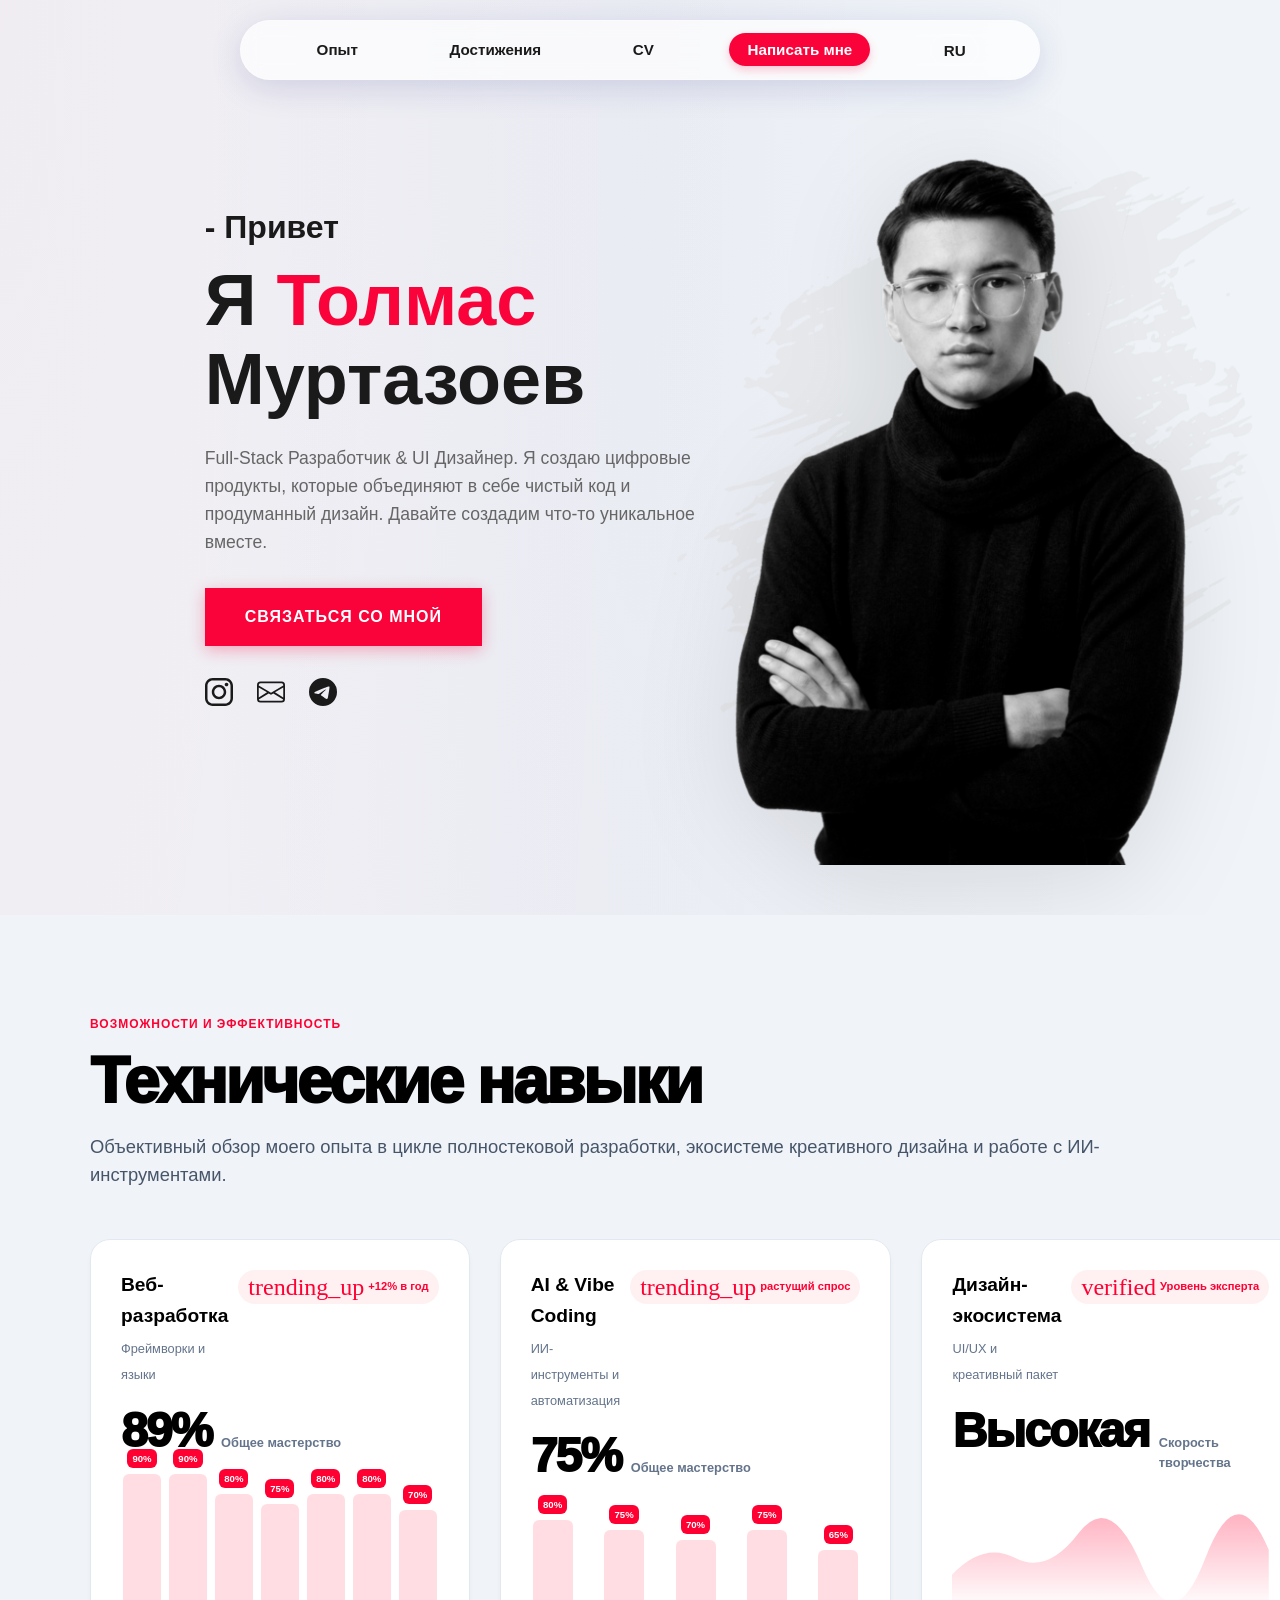
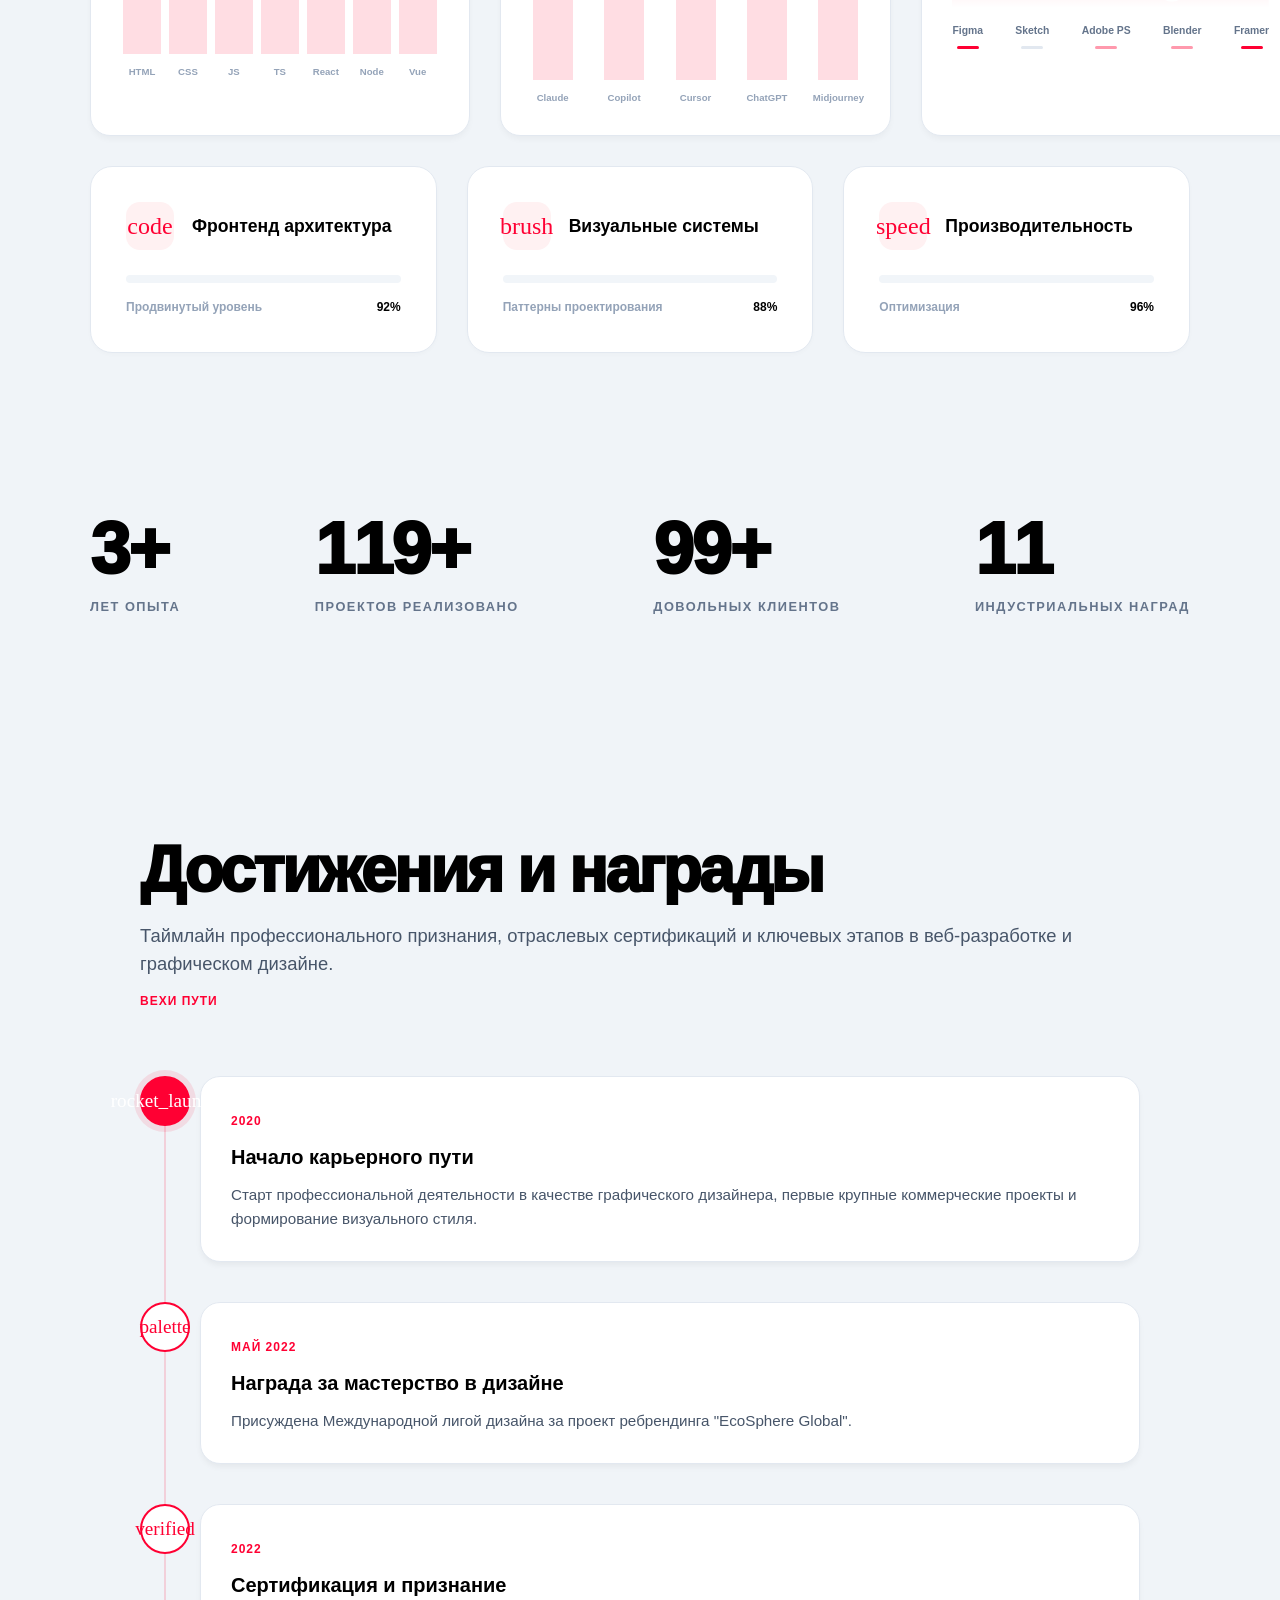
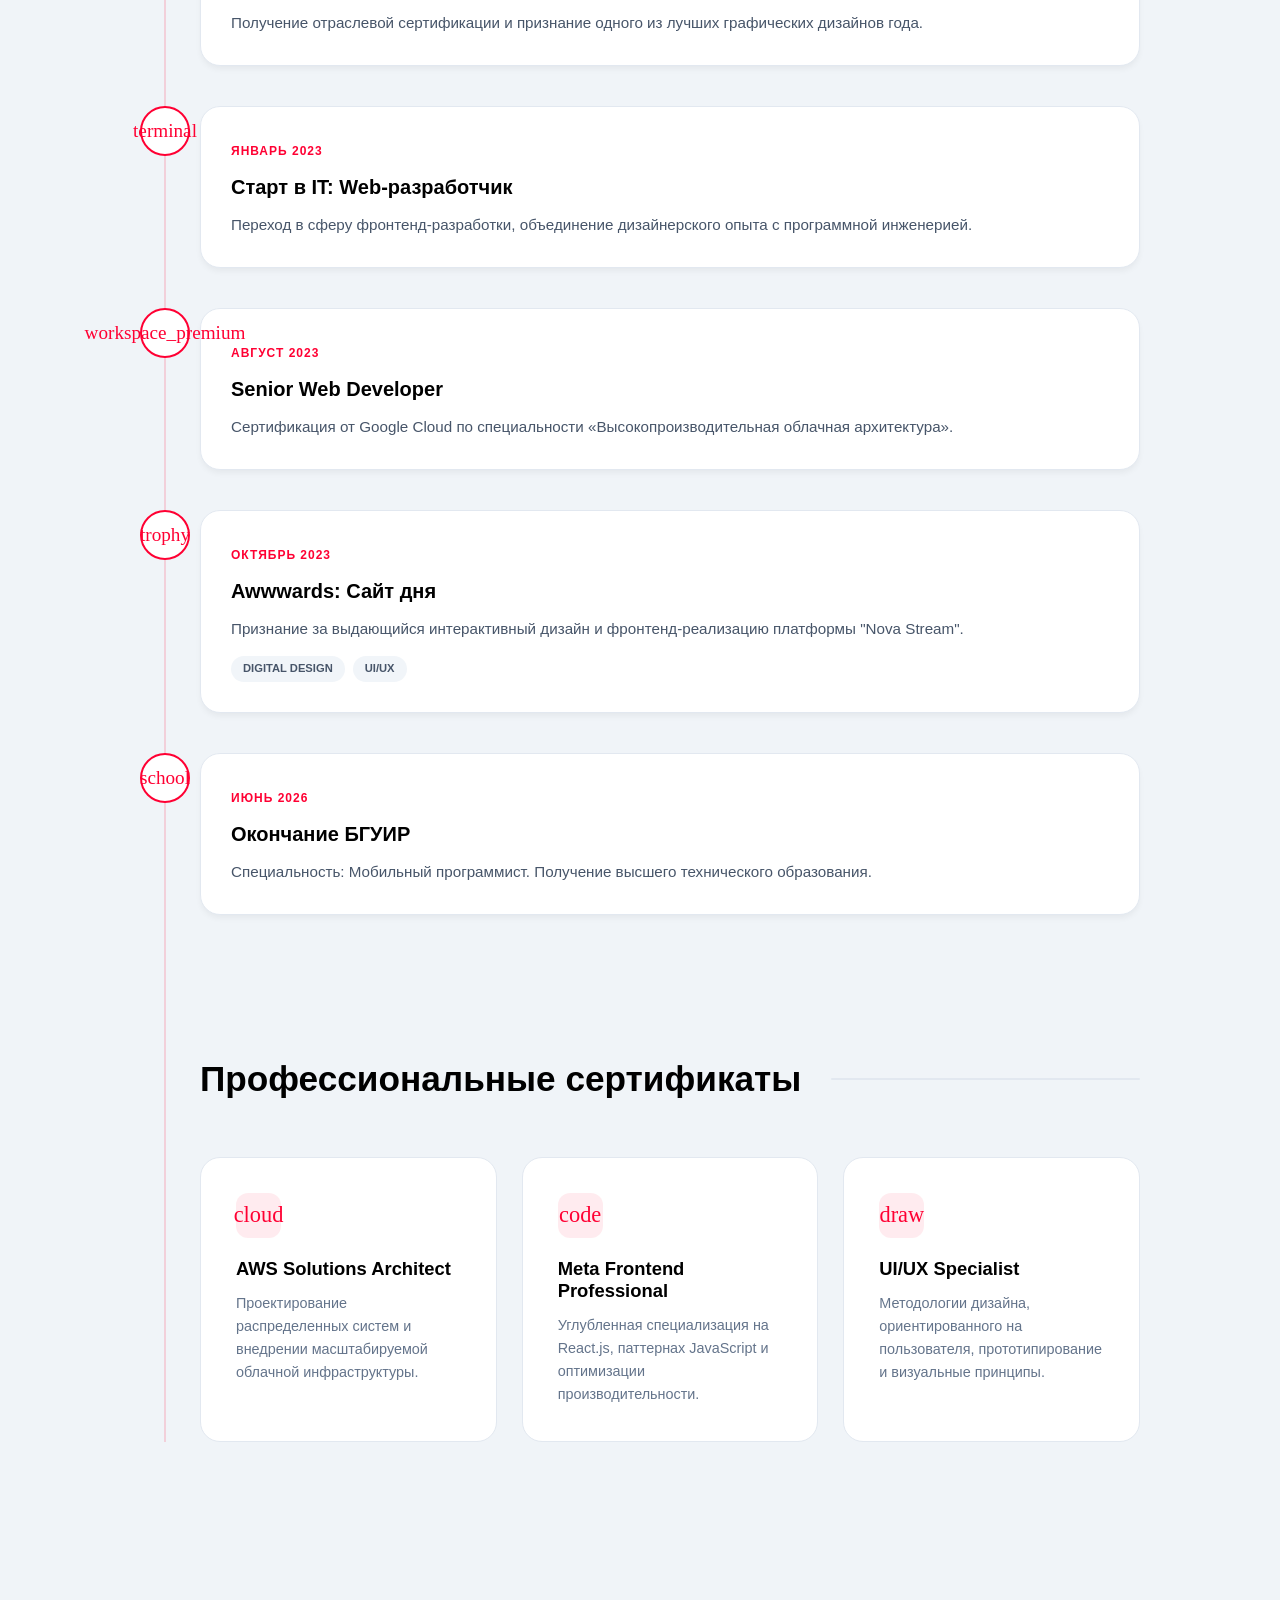
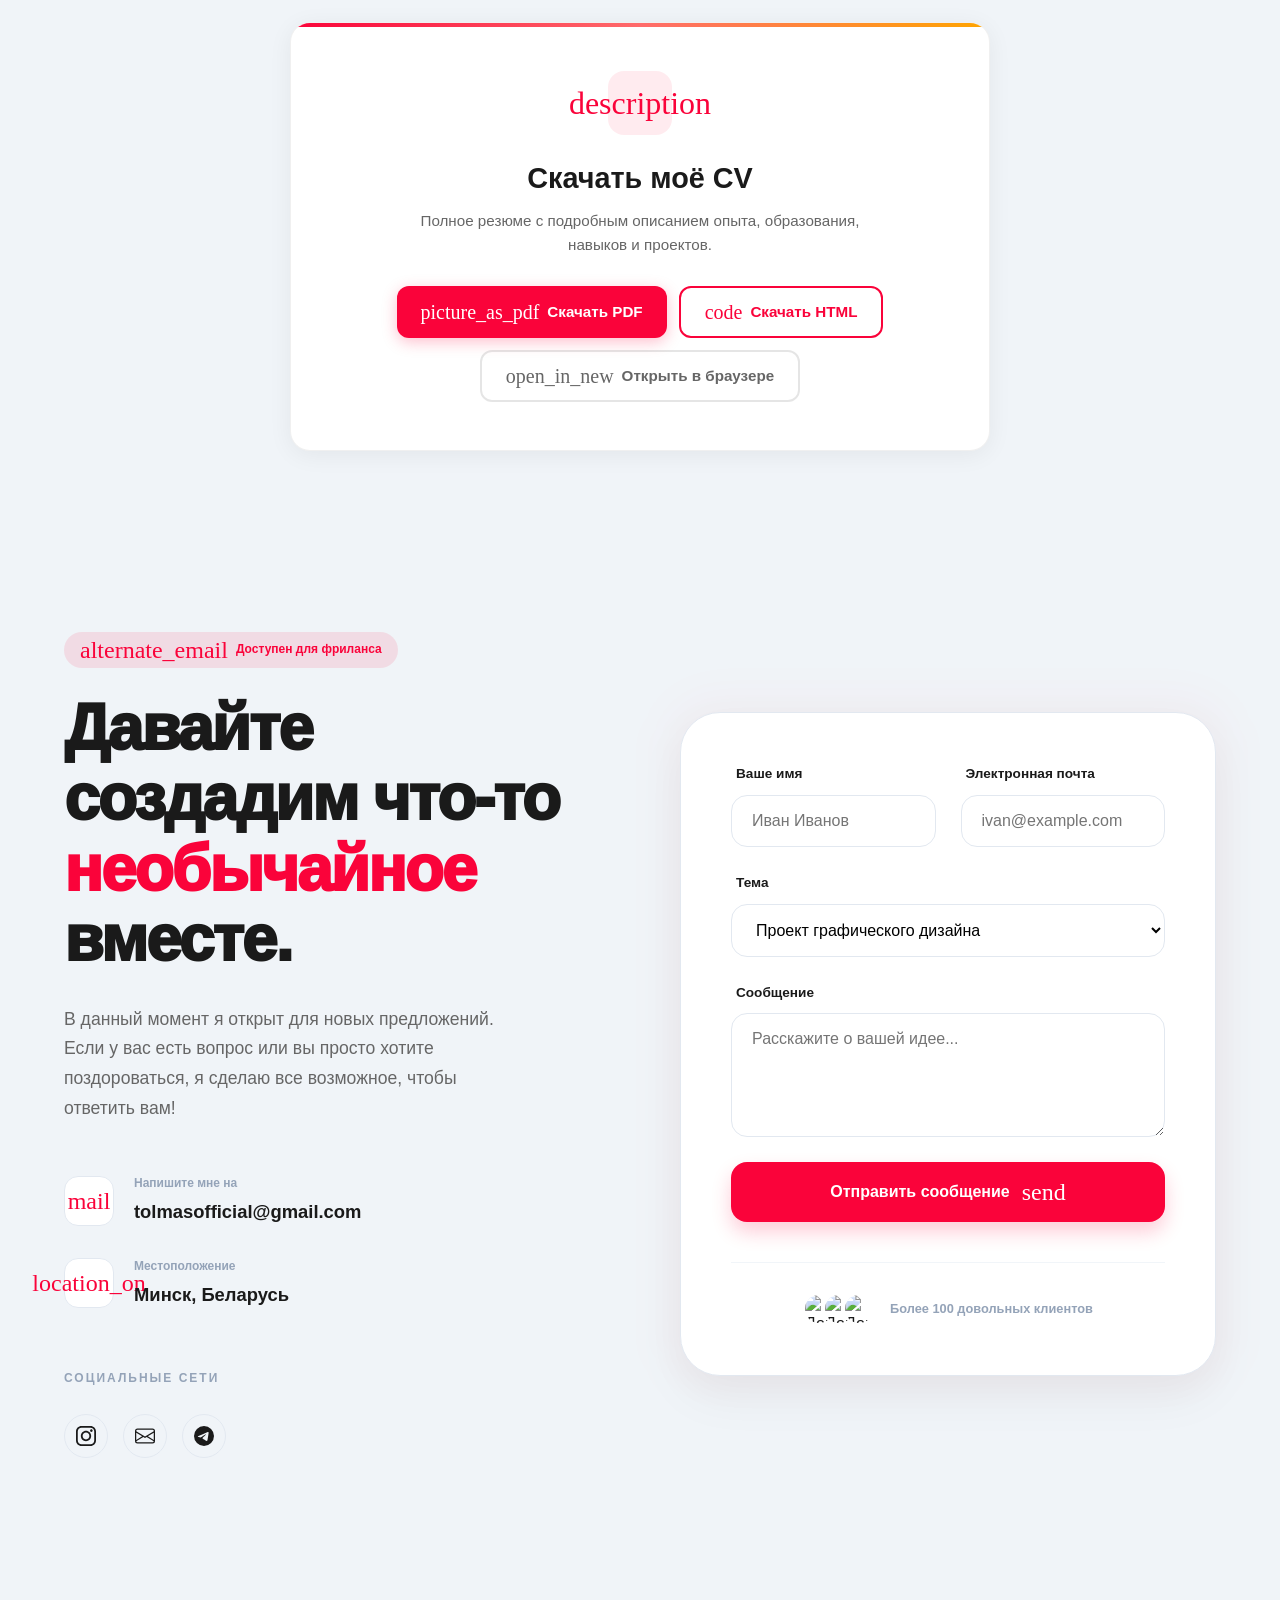
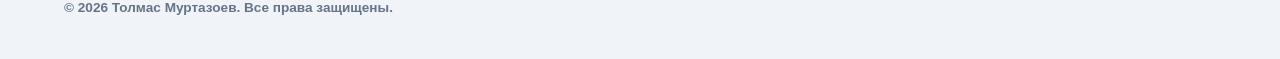
==== commit 1ebabd35: "feat: CV download with PDF and HTML format options - Added PDF download button (primary) - Added HTM" ====
--- a/index.html
+++ b/index.html
@@ -521,11 +521,15 @@
                         <h2 data-i18n="cv-title">Скачать моё CV</h2>
                         <p data-i18n="cv-desc">Полное резюме с подробным описанием опыта, образования, навыков и проектов.</p>
                         <div class="cv-buttons">
-                            <a href="CV.html" class="cv-btn cv-btn-primary" download="Tolmasbek_Murtazoev_CV.html">
-                                <span class="material-symbols-outlined">download</span>
-                                <span data-i18n="cv-download">Скачать CV</span>
+                            <a href="Tolmasbek_Murtazoev_CV.pdf" class="cv-btn cv-btn-primary" download="Tolmasbek_Murtazoev_CV.pdf">
+                                <span class="material-symbols-outlined">picture_as_pdf</span>
+                                <span data-i18n="cv-pdf">Скачать PDF</span>
                             </a>
-                            <a href="CV.html" class="cv-btn cv-btn-outline" target="_blank" rel="noopener noreferrer">
+                            <a href="CV.html" class="cv-btn cv-btn-outline" download="Tolmasbek_Murtazoev_CV.html">
+                                <span class="material-symbols-outlined">code</span>
+                                <span data-i18n="cv-html">Скачать HTML</span>
+                            </a>
+                            <a href="CV.html" class="cv-btn cv-btn-ghost" target="_blank" rel="noopener noreferrer">
                                 <span class="material-symbols-outlined">open_in_new</span>
                                 <span data-i18n="cv-view">Открыть в браузере</span>
                             </a>
--- a/style.css
+++ b/style.css
@@ -2466,6 +2466,18 @@
     color: var(--primary-color);
 }
 
+.cv-btn-ghost {
+    background: transparent;
+    color: var(--text-muted);
+    border: 2px solid rgba(0, 0, 0, 0.1);
+}
+
+.cv-btn-ghost:hover {
+    color: var(--text-color);
+    border-color: rgba(0, 0, 0, 0.25);
+    transform: translateY(-2px);
+}
+
 /* Security: disable text selection on non-interactive elements */
 body {
     -webkit-user-select: none;
